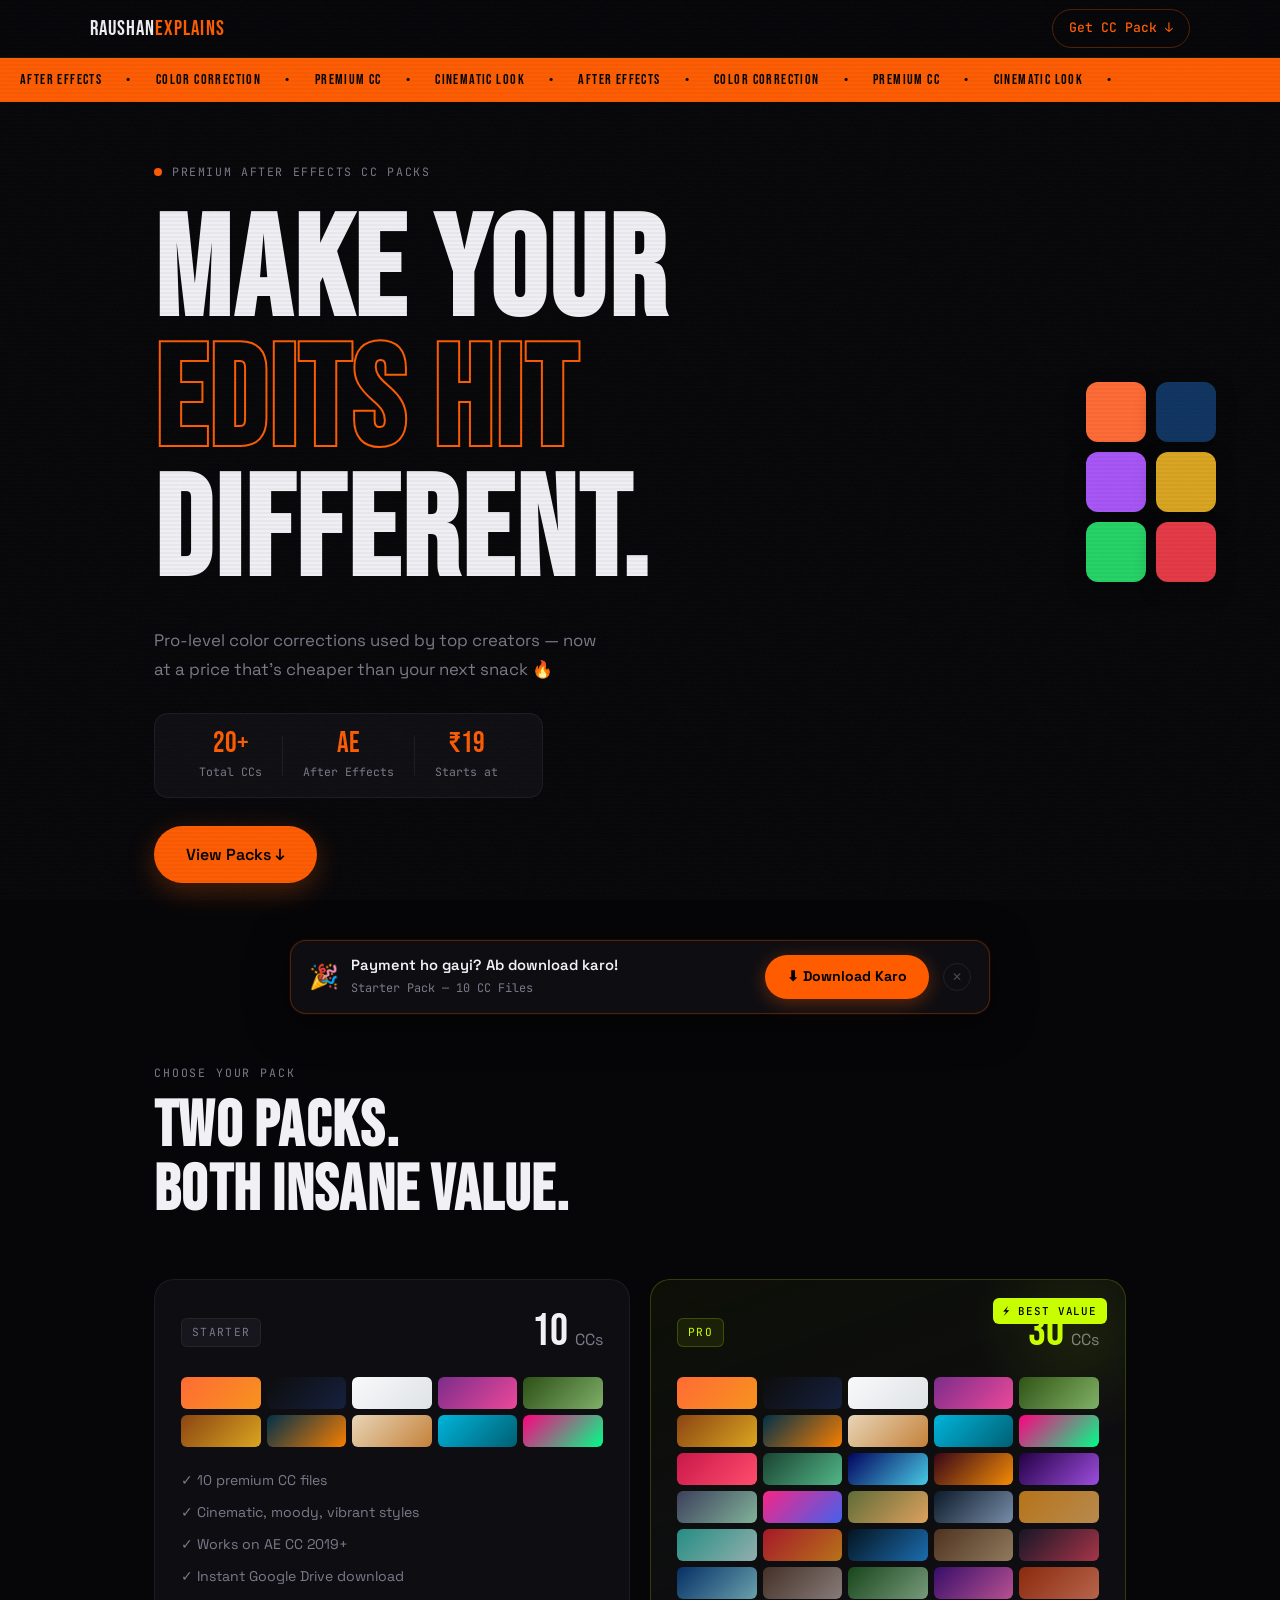
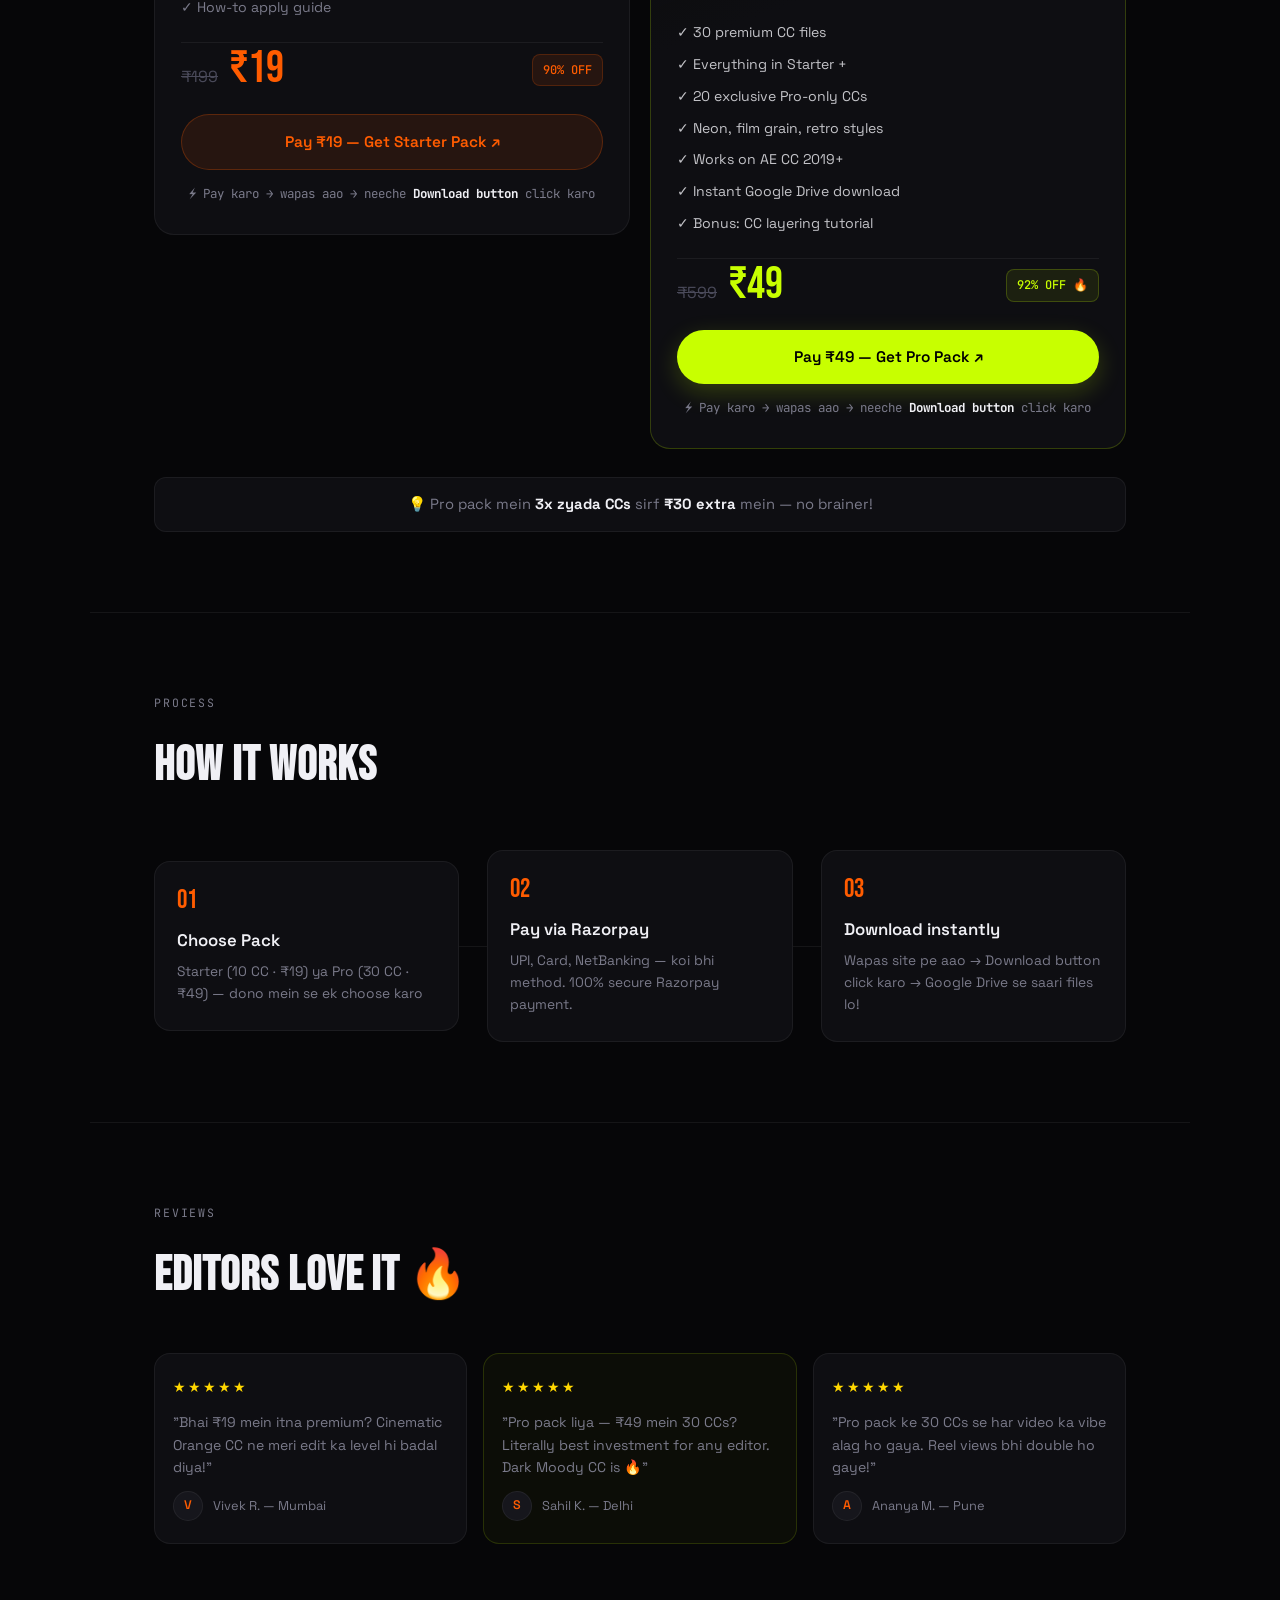
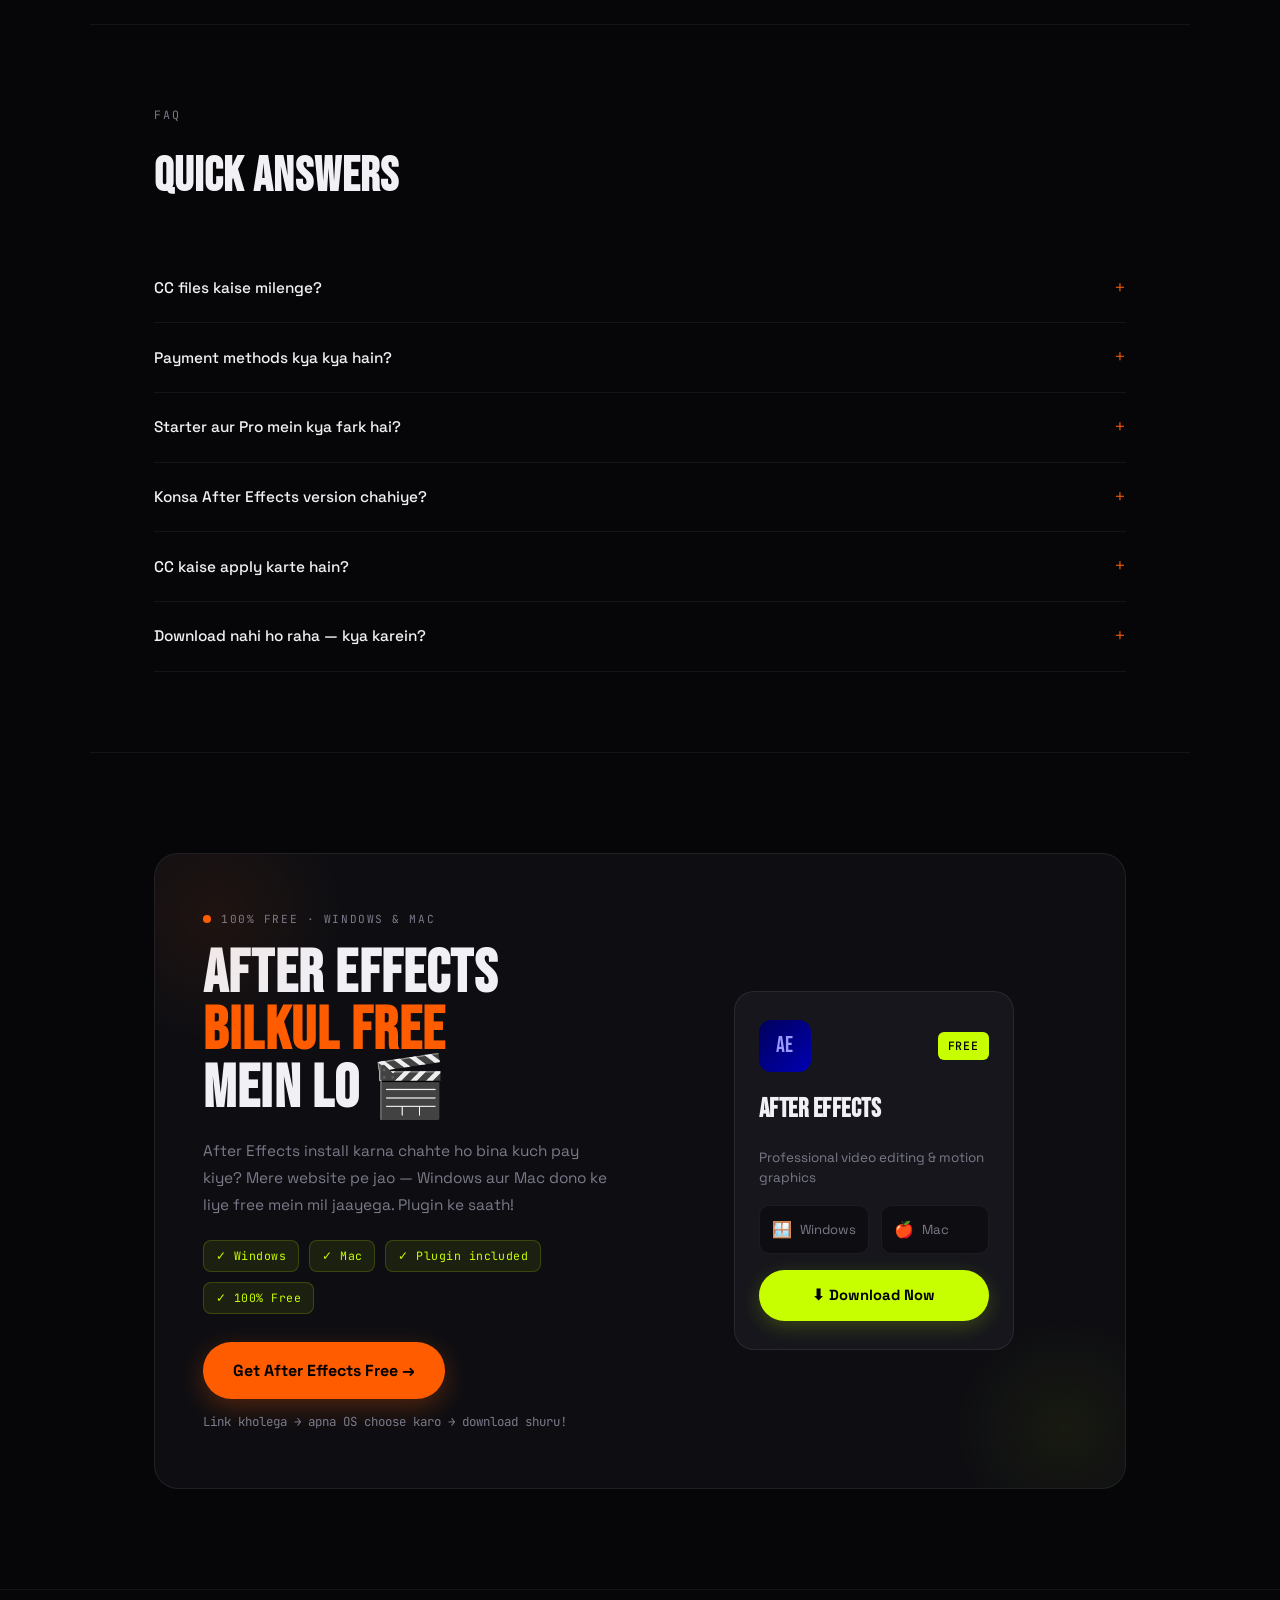
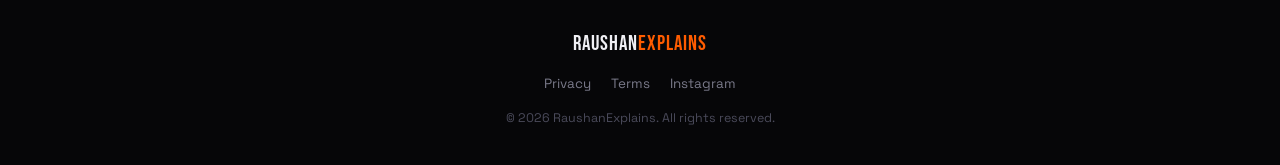
==== index.html @ 6bc08539 "changes" ====
<!DOCTYPE html>
<html lang="en">

<head>
  <meta charset="UTF-8" />
  <meta name="viewport" content="width=device-width, initial-scale=1.0" />
  <title>Premium CC Packs — RaushanExplains</title>
  <link rel="preconnect" href="https://fonts.googleapis.com">
  <link rel="preconnect" href="https://fonts.gstatic.com" crossorigin>
  <link
    href="https://fonts.googleapis.com/css2?family=Bebas+Neue&family=Space+Grotesk:wght@300;400;500;600;700&family=JetBrains+Mono:wght@400;500&display=swap"
    rel="stylesheet">
  <link rel="stylesheet" href="style.css" />
</head>

<body>

  <div class="grain"></div>
  <div class="scanlines"></div>

  <!-- ══ STICKY DOWNLOAD BANNER ═══════════════════════════ -->
  <div class="dl-banner" id="dlBanner">
    <div class="dl-banner-inner">
      <div class="dl-banner-left">
        <span class="dl-banner-emoji">🎉</span>
        <div>
          <p class="dl-banner-title">Payment ho gayi? Ab download karo!</p>
          <p class="dl-banner-sub" id="dlBannerSub">Starter Pack — 10 CC Files</p>
        </div>
      </div>
      <a class="dl-banner-btn" id="dlBannerBtn" href="success.html?pack=starter" target="_blank">
        ⬇ Download Karo
      </a>
      <button class="dl-banner-close" onclick="closeBanner()">✕</button>
    </div>
  </div>

  <!-- ══ NAV ══════════════════════════════════════════════ -->
  <nav class="nav" id="mainNav">
    <div class="nav-inner">
      <span class="logo">RAUSHAN<em>EXPLAINS</em></span>
      <a href="#packs" class="nav-btn">Get CC Pack ↓</a>
    </div>
  </nav>

  <!-- ══ HERO ═════════════════════════════════════════════ -->
  <section class="hero">
    <div class="hero-tape">
      <span>AFTER EFFECTS</span><span>•</span>
      <span>COLOR CORRECTION</span><span>•</span>
      <span>PREMIUM CC</span><span>•</span>
      <span>CINEMATIC LOOK</span><span>•</span>
      <span>AFTER EFFECTS</span><span>•</span>
      <span>COLOR CORRECTION</span><span>•</span>
      <span>PREMIUM CC</span><span>•</span>
      <span>CINEMATIC LOOK</span><span>•</span>
    </div>

    <div class="hero-content">
      <div class="hero-kicker">
        <span class="kicker-dot"></span>
        <span>PREMIUM AFTER EFFECTS CC PACKS</span>
      </div>

      <h1 class="hero-title">
        <span class="ht-line">MAKE YOUR</span>
        <span class="ht-line accent-line">EDITS HIT</span>
        <span class="ht-line">DIFFERENT.</span>
      </h1>

      <p class="hero-desc">
        Pro-level color corrections used by top creators —
        now at a price that's cheaper than your next snack 🔥
      </p>

      <div class="hero-badges">
        <div class="hbadge">
          <span class="hbadge-num">20+</span>
          <span class="hbadge-label">Total CCs</span>
        </div>
        <div class="hbadge-sep"></div>
        <div class="hbadge">
          <span class="hbadge-num">AE</span>
          <span class="hbadge-label">After Effects</span>
        </div>
        <div class="hbadge-sep"></div>
        <div class="hbadge">
          <span class="hbadge-num">₹19</span>
          <span class="hbadge-label">Starts at</span>
        </div>
      </div>

      <a href="#packs" class="hero-cta">View Packs ↓</a>
    </div>

    <div class="swatches">
      <div class="swatch" style="--c:#ff6b35;--d:0s"></div>
      <div class="swatch" style="--c:#0f3460;--d:0.3s"></div>
      <div class="swatch" style="--c:#a855f7;--d:0.6s"></div>
      <div class="swatch" style="--c:#daa520;--d:0.9s"></div>
      <div class="swatch" style="--c:#25d366;--d:1.2s"></div>
      <div class="swatch" style="--c:#e63946;--d:1.5s"></div>
    </div>
  </section>

  <!-- ══ PRICING ══════════════════════════════════════════ -->
  <section class="packs" id="packs">
    <div class="packs-label">CHOOSE YOUR PACK</div>
    <h2 class="packs-title">Two Packs.<br>Both Insane Value.</h2>

    <div class="packs-grid">

      <!-- STARTER -->
      <div class="pack-card" id="starterCard">
        <div class="pack-top">
          <div class="pack-tag">STARTER</div>
          <div class="pack-cc-count">10 <span>CCs</span></div>
        </div>

        <div class="pack-colors">
          <div class="pc" style="background:linear-gradient(135deg,#ff6b35,#f7931e)"></div>
          <div class="pc" style="background:linear-gradient(135deg,#0d0d0d,#16213e)"></div>
          <div class="pc" style="background:linear-gradient(135deg,#f8f9fa,#dee2e6)"></div>
          <div class="pc" style="background:linear-gradient(135deg,#7b2d8b,#ec4899)"></div>
          <div class="pc" style="background:linear-gradient(135deg,#2d5016,#7fb069)"></div>
          <div class="pc" style="background:linear-gradient(135deg,#8b4513,#daa520)"></div>
          <div class="pc" style="background:linear-gradient(135deg,#003049,#f77f00)"></div>
          <div class="pc" style="background:linear-gradient(135deg,#e8d5b7,#c4813a)"></div>
          <div class="pc" style="background:linear-gradient(135deg,#00b4db,#005f73)"></div>
          <div class="pc" style="background:linear-gradient(135deg,#ff0080,#00ff88)"></div>
        </div>

        <ul class="pack-features">
          <li>✓ 10 premium CC files</li>
          <li>✓ Cinematic, moody, vibrant styles</li>
          <li>✓ Works on AE CC 2019+</li>
          <li>✓ Instant Google Drive download</li>
          <li>✓ How-to apply guide</li>
        </ul>

        <div class="pack-price-row">
          <div>
            <span class="pack-old">₹199</span>
            <span class="pack-new">₹19</span>
          </div>
          <span class="pack-off">90% OFF</span>
        </div>

        <a class="pack-btn" href="https://rzp.io/rzp/a0LjelTq" target="_blank" rel="noopener"
          onclick="onPayClick('starter')">
          Pay ₹19 — Get Starter Pack ↗
        </a>

        <p class="pack-note">
          ⚡ Pay karo → wapas aao → neeche <strong>Download button</strong> click karo
        </p>
      </div>

      <!-- PRO -->
      <div class="pack-card pack-card--pro" id="proCard">
        <div class="pack-best">⚡ BEST VALUE</div>

        <div class="pack-top">
          <div class="pack-tag pack-tag--pro">PRO</div>
          <div class="pack-cc-count pro-count">30 <span>CCs</span></div>
        </div>

        <div class="pack-colors">
          <div class="pc" style="background:linear-gradient(135deg,#ff6b35,#f7931e)"></div>
          <div class="pc" style="background:linear-gradient(135deg,#0d0d0d,#16213e)"></div>
          <div class="pc" style="background:linear-gradient(135deg,#f8f9fa,#dee2e6)"></div>
          <div class="pc" style="background:linear-gradient(135deg,#7b2d8b,#ec4899)"></div>
          <div class="pc" style="background:linear-gradient(135deg,#2d5016,#7fb069)"></div>
          <div class="pc" style="background:linear-gradient(135deg,#8b4513,#daa520)"></div>
          <div class="pc" style="background:linear-gradient(135deg,#003049,#f77f00)"></div>
          <div class="pc" style="background:linear-gradient(135deg,#e8d5b7,#c4813a)"></div>
          <div class="pc" style="background:linear-gradient(135deg,#00b4db,#005f73)"></div>
          <div class="pc" style="background:linear-gradient(135deg,#ff0080,#00ff88)"></div>
          <div class="pc" style="background:linear-gradient(135deg,#c9184a,#ff4d6d)"></div>
          <div class="pc" style="background:linear-gradient(135deg,#1b4332,#52b788)"></div>
          <div class="pc" style="background:linear-gradient(135deg,#03045e,#48cae4)"></div>
          <div class="pc" style="background:linear-gradient(135deg,#370617,#f48c06)"></div>
          <div class="pc" style="background:linear-gradient(135deg,#240046,#9d4edd)"></div>
          <div class="pc" style="background:linear-gradient(135deg,#3d405b,#81b29a)"></div>
          <div class="pc" style="background:linear-gradient(135deg,#f72585,#4361ee)"></div>
          <div class="pc" style="background:linear-gradient(135deg,#606c38,#dda15e)"></div>
          <div class="pc" style="background:linear-gradient(135deg,#0d1b2a,#778da9)"></div>
          <div class="pc pro-extra" style="background:linear-gradient(135deg,#ff9f1c,#ffbf69)"></div>
          <div class="pc pro-extra" style="background:linear-gradient(135deg,#2ec4b6,#cbf3f0)"></div>
          <div class="pc pro-extra" style="background:linear-gradient(135deg,#e71d36,#ff9f1c)"></div>
          <div class="pc pro-extra" style="background:linear-gradient(135deg,#011627,#2196f3)"></div>
          <div class="pc pro-extra" style="background:linear-gradient(135deg,#6b4226,#c8a97e)"></div>
          <div class="pc pro-extra" style="background:linear-gradient(135deg,#1a1a2e,#e94560)"></div>
          <div class="pc pro-extra" style="background:linear-gradient(135deg,#023e8a,#90e0ef)"></div>
          <div class="pc pro-extra" style="background:linear-gradient(135deg,#5c4033,#bcaaa4)"></div>
          <div class="pc pro-extra" style="background:linear-gradient(135deg,#1b5e20,#a5d6a7)"></div>
          <div class="pc pro-extra" style="background:linear-gradient(135deg,#4a0e8f,#ff6ec7)"></div>
          <div class="pc pro-extra" style="background:linear-gradient(135deg,#bf360c,#ff8a65)"></div>
        </div>

        <ul class="pack-features">
          <li>✓ 30 premium CC files</li>
          <li>✓ Everything in Starter +</li>
          <li>✓ 20 exclusive Pro-only CCs</li>
          <li>✓ Neon, film grain, retro styles</li>
          <li>✓ Works on AE CC 2019+</li>
          <li>✓ Instant Google Drive download</li>
          <li>✓ Bonus: CC layering tutorial</li>
        </ul>

        <div class="pack-price-row">
          <div>
            <span class="pack-old">₹599</span>
            <span class="pack-new pro-price">₹49</span>
          </div>
          <span class="pack-off pack-off--pro">92% OFF 🔥</span>
        </div>

        <a class="pack-btn pack-btn--pro" href="https://rzp.io/rzp/k5mL0ArG" target="_blank" rel="noopener"
          onclick="onPayClick('pro')">
          Pay ₹49 — Get Pro Pack ↗
        </a>

        <p class="pack-note">
          ⚡ Pay karo → wapas aao → neeche <strong>Download button</strong> click karo
        </p>
      </div>

    </div>

    <p class="compare-note">
      💡 Pro pack mein <strong>3x zyada CCs</strong> sirf <strong>₹30 extra</strong> mein — no brainer!
    </p>
  </section>

  <!-- ══ HOW IT WORKS ══════════════════════════════════════ -->
  <section class="how">
    <div class="how-label">PROCESS</div>
    <h2 class="how-title">How it works</h2>
    <div class="steps">
      <div class="step-item">
        <div class="step-n">01</div>
        <h3>Choose Pack</h3>
        <p>Starter (10 CC · ₹19) ya Pro (30 CC · ₹49) — dono mein se ek choose karo</p>
      </div>
      <div class="step-line"></div>
      <div class="step-item">
        <div class="step-n">02</div>
        <h3>Pay via Razorpay</h3>
        <p>UPI, Card, NetBanking — koi bhi method. 100% secure Razorpay payment.</p>
      </div>
      <div class="step-line"></div>
      <div class="step-item">
        <div class="step-n">03</div>
        <h3>Download instantly</h3>
        <p>Wapas site pe aao → Download button click karo → Google Drive se saari files lo!</p>
      </div>
    </div>
  </section>

  <!-- ══ REVIEWS ════════════════════════════════════════════ -->
  <section class="reviews">
    <div class="reviews-label">REVIEWS</div>
    <h2 class="reviews-title">Editors love it 🔥</h2>
    <div class="reviews-grid">
      <div class="review-card">
        <div class="stars">★★★★★</div>
        <p>"Bhai ₹19 mein itna premium? Cinematic Orange CC ne meri edit ka level hi badal diya!"</p>
        <div class="reviewer">
          <div class="rv-av">V</div><span>Vivek R. — Mumbai</span>
        </div>
      </div>
      <div class="review-card review-card--hl">
        <div class="stars">★★★★★</div>
        <p>"Pro pack liya — ₹49 mein 30 CCs? Literally best investment for any editor. Dark Moody CC is 🔥"</p>
        <div class="reviewer">
          <div class="rv-av">S</div><span>Sahil K. — Delhi</span>
        </div>
      </div>
      <div class="review-card">
        <div class="stars">★★★★★</div>
        <p>"Pro pack ke 30 CCs se har video ka vibe alag ho gaya. Reel views bhi double ho gaye!"</p>
        <div class="reviewer">
          <div class="rv-av">A</div><span>Ananya M. — Pune</span>
        </div>
      </div>
    </div>
  </section>

  <!-- ══ FAQ ════════════════════════════════════════════════ -->
  <section class="faq">
    <div class="faq-label">FAQ</div>
    <h2 class="faq-title">Quick answers</h2>
    <div class="faq-list">
      <details class="faq-item">
        <summary>CC files kaise milenge?<span>+</span></summary>
        <p>Pay karo → wapas site pe aao → neeche "Download Karo" button click karo → Google Drive folder se saari CC
          files download karo. Bilkul instant!</p>
      </details>
      <details class="faq-item">
        <summary>Payment methods kya kya hain?<span>+</span></summary>
        <p>Razorpay ke through — UPI (GPay, PhonePe, Paytm), Debit/Credit Card, Net Banking sab accept hota hai. 100%
          secure.</p>
      </details>
      <details class="faq-item">
        <summary>Starter aur Pro mein kya fark hai?<span>+</span></summary>
        <p>Starter mein 10 CC files hain ₹19 mein. Pro mein 30 CC files hain ₹49 mein — 20 exclusive Pro-only styles ke
          saath. Pro pack best value hai!</p>
      </details>
      <details class="faq-item">
        <summary>Konsa After Effects version chahiye?<span>+</span></summary>
        <p>AE CC 2019 aur uske baad ke saare versions mein kaam karega.</p>
      </details>
      <details class="faq-item">
        <summary>CC kaise apply karte hain?<span>+</span></summary>
        <p>After Effects mein file import karo, timeline pe drag karo — bas! Bonus tutorial bhi milega saath mein.</p>
      </details>
      <details class="faq-item">
        <summary>Download nahi ho raha — kya karein?<span>+</span></summary>
        <p>WhatsApp karo +91 93042 86957 — personally help karunga within 30 mins 🙏</p>
      </details>
    </div>
  </section>

  <!-- ══ FREE AE SECTION ═══════════════════════════════════ -->
  <section class="free-ae" id="free-ae">
    <div class="free-ae-inner">
      <div class="free-ae-left">
        <div class="free-ae-kicker">
          <span class="kicker-dot"></span>
          <span>100% FREE · WINDOWS & MAC</span>
        </div>
        <h2 class="free-ae-title">After Effects<br><em>Bilkul Free</em><br>Mein Lo 🎬</h2>
        <p class="free-ae-desc">
          After Effects install karna chahte ho bina kuch pay kiye?
          Mere website pe jao — Windows aur Mac dono ke liye
          free mein mil jaayega. Plugin ke saath!
        </p>
        <div class="free-ae-tags">
          <span>✓ Windows</span>
          <span>✓ Mac</span>
          <span>✓ Plugin included</span>
          <span>✓ 100% Free</span>
        </div>
        <a href="https://satvrn.li/" target="_blank" rel="noopener noreferrer" class="free-ae-btn">
          Get After Effects Free →
        </a>
        <p class="free-ae-note">Link kholega → apna OS choose karo → download shuru!</p>
      </div>
      <div class="free-ae-right">
        <div class="ae-card">
          <div class="ae-card-top">
            <div class="ae-icon">Ae</div>
            <span class="ae-badge">FREE</span>
          </div>
          <h3>After Effects</h3>
          <p>Professional video editing & motion graphics</p>
          <div class="ae-os">
            <div class="ae-os-item"><span class="os-icon">🪟</span><span>Windows</span></div>
            <div class="ae-os-item"><span class="os-icon">🍎</span><span>Mac</span></div>
          </div>
          <a href="https://satvrn.li/" target="_blank" rel="noopener noreferrer" class="ae-dl-btn">
            ⬇ Download Now
          </a>
        </div>
      </div>
    </div>
  </section>

  <!-- ══ FOOTER ═════════════════════════════════════════════ -->
  <footer class="footer">
    <span class="footer-logo">RAUSHAN<em>EXPLAINS</em></span>
    <div class="footer-links">
      <a href="#">Privacy</a>
      <a href="#">Terms</a>
      <a href="https://instagram.com/raushanexplains" target="_blank">Instagram</a>
    </div>
    <p class="footer-copy">© 2026 RaushanExplains. All rights reserved.</p>
  </footer>

  <script src="script.js"></script>
</body>

</html>
---- style.css ----
/* ══ Variables ══════════════════════════════════════════ */
:root {
  --bg: #060608;
  --bg2: #0e0e12;
  --bg3: #16161c;
  --text: #f0f0f5;
  --text2: #7a7a8a;
  --text3: #4a4a5a;
  --accent: #ff5c00;
  --accent2: #ff7a2a;
  --pro: #c8ff00;
  --pro2: #e0ff4d;
  --line: rgba(255, 255, 255, 0.06);
  --r: 12px;
  --font-display: 'Bebas Neue', sans-serif;
  --font-body: 'Space Grotesk', sans-serif;
  --font-mono: 'JetBrains Mono', monospace;
}

/* ══ Reset ══════════════════════════════════════════════ */
*, *::before, *::after {
  box-sizing: border-box;
  margin: 0;
  padding: 0
}

html {
  scroll-behavior: smooth
}

body {
  background: var(--bg);
  color: var(--text);
  font-family: var(--font-body);
  font-size: 16px;
  line-height: 1.7;
  overflow-x: clip;
  -webkit-font-smoothing: antialiased;
}

a {
  color: inherit;
  text-decoration: none
}

/* ══ Grain & Scanlines ══════════════════════════════════ */
.grain {
  position: fixed;
  inset: 0;
  pointer-events: none;
  z-index: 998;
  opacity: 0.04;
  background-image: url("data:image/svg+xml,%3Csvg viewBox='0 0 200 200' xmlns='http://www.w3.org/2000/svg'%3E%3Cfilter id='n'%3E%3CfeTurbulence type='fractalNoise' baseFrequency='0.85' numOctaves='4' stitchTiles='stitch'/%3E%3C/filter%3E%3Crect width='100%25' height='100%25' filter='url(%23n)'/%3E%3C/svg%3E");
  background-size: 180px 180px;
}

.scanlines {
  position: fixed;
  inset: 0;
  pointer-events: none;
  z-index: 997;
  background: repeating-linear-gradient(0deg, transparent, transparent 2px, rgba(0, 0, 0, 0.03) 2px, rgba(0, 0, 0, 0.03) 4px);
}

/* ══ Sticky Download Banner ═════════════════════════════ */
.dl-banner {
  position: fixed;
  bottom: -130px;
  left: 0;
  right: 0;
  z-index: 600;
  padding: 0 16px 16px;
  transition: bottom 0.44s cubic-bezier(0.34, 1.56, 0.64, 1);
  pointer-events: none;
}

.dl-banner.show {
  bottom: 0;
  pointer-events: auto;
}

.dl-banner-inner {
  max-width: 700px;
  margin: 0 auto;
  background: var(--bg2);
  border: 1px solid rgba(255, 92, 0, 0.28);
  border-radius: 16px;
  padding: 14px 18px;
  display: flex;
  align-items: center;
  gap: 14px;
  box-shadow: 0 8px 40px rgba(0, 0, 0, 0.55), 0 0 0 1px rgba(255, 92, 0, 0.08);
}

.dl-banner-left {
  display: flex;
  align-items: center;
  gap: 12px;
  flex: 1;
  min-width: 0;
}

.dl-banner-emoji {
  font-size: 1.5rem;
  flex-shrink: 0
}

.dl-banner-title {
  font-size: 0.92rem;
  font-weight: 600;
  color: var(--text);
  line-height: 1.3;
}

.dl-banner-sub {
  font-size: 0.74rem;
  color: var(--text2);
  font-family: var(--font-mono);
  margin-top: 2px;
}

.dl-banner-btn {
  background: var(--accent);
  color: #000;
  font-weight: 700;
  font-size: 0.88rem;
  padding: 10px 22px;
  border-radius: 999px;
  text-decoration: none;
  white-space: nowrap;
  flex-shrink: 0;
  transition: background 0.16s, transform 0.16s;
  box-shadow: 0 4px 18px rgba(255, 92, 0, 0.34);
  animation: bannerGlow 2.2s ease-in-out infinite;
}

.dl-banner-btn:hover {
  background: var(--accent2);
  transform: translateY(-1px);
  animation: none;
}

@keyframes bannerGlow {
  0%, 100% {
    box-shadow: 0 4px 18px rgba(255, 92, 0, 0.34)
  }

  50% {
    box-shadow: 0 4px 28px rgba(255, 92, 0, 0.60)
  }
}

.dl-banner-close {
  background: none;
  border: 1px solid rgba(255, 255, 255, 0.08);
  color: var(--text3);
  width: 28px;
  height: 28px;
  border-radius: 50%;
  cursor: pointer;
  font-size: 0.72rem;
  flex-shrink: 0;
  transition: color 0.15s;
  display: flex;
  align-items: center;
  justify-content: center;
}

.dl-banner-close:hover {
  color: var(--text)
}

/* ══ Nav ════════════════════════════════════════════════ */
.nav {
  position: fixed;
  top: 0;
  left: 0;
  right: 0;
  z-index: 100;
  height: 58px;
  padding: 0 5%;
  display: flex;
  align-items: center;
  background: rgba(6, 6, 8, 0.88);
  backdrop-filter: blur(16px);
  border-bottom: 1px solid var(--line);
  transition: background 0.2s, box-shadow 0.2s;
}

.nav.scrolled {
  background: rgba(6, 6, 8, 0.96);
  box-shadow: 0 4px 20px rgba(0, 0, 0, 0.4);
}

.nav-inner {
  width: 100%;
  max-width: 1100px;
  margin: auto;
  display: flex;
  align-items: center;
  justify-content: space-between
}

.logo {
  font-family: var(--font-display);
  font-size: 1.3rem;
  letter-spacing: 0.05em;
  color: var(--text)
}

.logo em {
  color: var(--accent);
  font-style: normal
}

.nav-btn {
  font-size: 0.82rem;
  font-weight: 500;
  font-family: var(--font-mono);
  color: var(--accent);
  border: 1px solid rgba(255, 92, 0, 0.3);
  padding: 7px 16px;
  border-radius: 999px;
  transition: background 0.18s, color 0.18s;
}

.nav-btn:hover {
  background: var(--accent);
  color: #000
}

/* ══ Hero ═══════════════════════════════════════════════ */
.hero {
  min-height: 100vh;
  display: flex;
  flex-direction: column;
  position: relative;
  overflow: hidden;
  padding-top: 58px;
}

.hero-tape {
  display: flex;
  gap: 24px;
  padding: 10px 20px;
  overflow: hidden;
  animation: tape 18s linear infinite;
  white-space: nowrap;
  background: var(--accent);
}

.hero-tape span {
  font-family: var(--font-display);
  font-size: 0.88rem;
  letter-spacing: 0.1em;
  color: #000;
  flex-shrink: 0;
}

@keyframes tape {
  0% {
    transform: translateX(0)
  }

  100% {
    transform: translateX(-50%)
  }
}

.hero-content {
  flex: 1;
  display: flex;
  flex-direction: column;
  justify-content: center;
  padding: 60px 5% 80px;
  max-width: 1100px;
  margin: auto;
  width: 100%;
  gap: 28px;
  position: relative;
  z-index: 2;
}

.hero-kicker {
  display: flex;
  align-items: center;
  gap: 10px;
  font-family: var(--font-mono);
  font-size: 0.72rem;
  letter-spacing: 0.14em;
  color: var(--text2);
}

.kicker-dot {
  width: 8px;
  height: 8px;
  background: var(--accent);
  border-radius: 50%;
  animation: pulse 2s ease-in-out infinite;
}

@keyframes pulse {
  0%, 100% {
    opacity: 1;
    transform: scale(1)
  }

  50% {
    opacity: 0.5;
    transform: scale(0.8)
  }
}

.hero-title {
  font-family: var(--font-display);
  font-size: clamp(4rem, 11vw, 9rem);
  line-height: 0.92;
  letter-spacing: 0.02em;
  max-width: 800px;
}

.ht-line {
  display: block
}

.accent-line {
  color: transparent;
  -webkit-text-stroke: 2px var(--accent)
}

.hero-desc {
  font-size: 1.05rem;
  color: var(--text2);
  max-width: 460px;
  line-height: 1.75
}

.hero-badges {
  display: flex;
  align-items: center;
  background: var(--bg2);
  border: 1px solid var(--line);
  border-radius: 14px;
  padding: 16px 24px;
  width: fit-content;
}

.hbadge {
  display: flex;
  flex-direction: column;
  align-items: center;
  padding: 0 20px
}

.hbadge-num {
  font-family: var(--font-display);
  font-size: 1.8rem;
  color: var(--accent);
  line-height: 1
}

.hbadge-label {
  font-size: 0.72rem;
  color: var(--text2);
  margin-top: 3px;
  font-family: var(--font-mono)
}

.hbadge-sep {
  width: 1px;
  height: 40px;
  background: var(--line)
}

.hero-cta {
  display: inline-flex;
  align-items: center;
  gap: 8px;
  background: var(--accent);
  color: #000;
  font-weight: 600;
  font-size: 1rem;
  padding: 15px 32px;
  border-radius: 999px;
  box-shadow: 0 8px 28px rgba(255, 92, 0, 0.28);
  transition: background 0.18s, transform 0.15s;
  width: fit-content;
}

.hero-cta:hover {
  background: var(--accent2);
  transform: translateY(-2px)
}

.swatches {
  position: absolute;
  right: 5%;
  top: 50%;
  transform: translateY(-50%);
  display: grid;
  grid-template-columns: 1fr 1fr;
  gap: 10px;
  pointer-events: none;
  z-index: 1;
}

.swatch {
  width: 60px;
  height: 60px;
  border-radius: 12px;
  background: var(--c);
  animation: swatchFloat 3s ease-in-out infinite;
  animation-delay: var(--d);
  box-shadow: 0 8px 20px rgba(0, 0, 0, 0.4);
}

@keyframes swatchFloat {
  0%, 100% {
    transform: translateY(0)
  }

  50% {
    transform: translateY(-10px)
  }
}

/* ══ Packs Section ══════════════════════════════════════ */
.packs {
  max-width: 1100px;
  margin: auto;
  padding: 100px 5% 80px
}

.packs-label {
  font-family: var(--font-mono);
  font-size: 0.72rem;
  letter-spacing: 0.16em;
  color: var(--text2);
  margin-bottom: 12px;
}

.packs-title {
  font-family: var(--font-display);
  font-size: clamp(2.4rem, 5vw, 4rem);
  line-height: 1;
  letter-spacing: 0.02em;
  margin-bottom: 56px;
}

.packs-grid {
  display: grid;
  grid-template-columns: 1fr 1fr;
  gap: 20px;
  align-items: start
}

.pack-card {
  background: var(--bg2);
  border: 1px solid var(--line);
  border-radius: 20px;
  padding: 30px 26px;
  display: flex;
  flex-direction: column;
  gap: 22px;
  transition: transform 0.2s, border-color 0.2s;
  position: relative;
  overflow: hidden;
}

.pack-card:hover {
  transform: translateY(-4px);
  border-color: rgba(255, 255, 255, 0.12)
}

.pack-card--pro {
  border-color: rgba(200, 255, 0, 0.2);
  background: linear-gradient(160deg, rgba(200, 255, 0, 0.04) 0%, var(--bg2) 40%);
}

.pack-card--pro:hover {
  border-color: rgba(200, 255, 0, 0.4)
}

.pack-card--pro::before {
  content: "";
  position: absolute;
  top: -60px;
  right: -60px;
  width: 220px;
  height: 220px;
  background: radial-gradient(circle, rgba(200, 255, 0, 0.08), transparent 65%);
  pointer-events: none;
}

.pack-best {
  position: absolute;
  top: 18px;
  right: 18px;
  font-family: var(--font-mono);
  font-size: 0.68rem;
  font-weight: 500;
  letter-spacing: 0.08em;
  color: #000;
  background: var(--pro);
  padding: 4px 10px;
  border-radius: 6px;
}

.pack-top {
  display: flex;
  align-items: center;
  justify-content: space-between
}

.pack-tag {
  font-family: var(--font-mono);
  font-size: 0.7rem;
  letter-spacing: 0.12em;
  color: var(--text2);
  background: var(--bg3);
  border: 1px solid var(--line);
  padding: 4px 10px;
  border-radius: 6px;
}

.pack-tag--pro {
  color: var(--pro);
  background: rgba(200, 255, 0, 0.08);
  border-color: rgba(200, 255, 0, 0.2)
}

.pack-cc-count {
  font-family: var(--font-display);
  font-size: 2.8rem;
  color: var(--text);
  line-height: 1
}

.pack-cc-count span {
  font-size: 1rem;
  color: var(--text2);
  font-family: var(--font-body)
}

.pro-count {
  color: var(--pro)
}

.pack-colors {
  display: grid;
  grid-template-columns: repeat(5, 1fr);
  gap: 6px
}

.pc {
  height: 32px;
  border-radius: 6px;
  transition: transform 0.15s
}

.pc:hover {
  transform: scale(1.08)
}

.pro-extra {
  opacity: 0.7
}

.pack-features {
  list-style: none;
  display: flex;
  flex-direction: column;
  gap: 8px
}

.pack-features li {
  font-size: 0.88rem;
  color: var(--text2);
  display: flex;
  align-items: center;
  gap: 8px
}

.pack-card--pro .pack-features li {
  color: rgba(240, 240, 245, 0.8)
}

.pack-price-row {
  display: flex;
  align-items: center;
  justify-content: space-between;
  padding-top: 4px;
  border-top: 1px solid var(--line);
}

.pack-old {
  font-size: 1rem;
  color: var(--text3);
  text-decoration: line-through;
  margin-right: 8px
}

.pack-new {
  font-family: var(--font-display);
  font-size: 2.8rem;
  color: var(--accent);
  line-height: 1
}

.pro-price {
  color: var(--pro)
}

.pack-off {
  font-family: var(--font-mono);
  font-size: 0.75rem;
  font-weight: 500;
  background: rgba(255, 92, 0, 0.1);
  color: var(--accent);
  border: 1px solid rgba(255, 92, 0, 0.2);
  padding: 5px 10px;
  border-radius: 8px;
}

.pack-off--pro {
  background: rgba(200, 255, 0, 0.08);
  color: var(--pro);
  border-color: rgba(200, 255, 0, 0.2)
}

.pack-btn {
  width: 100%;
  padding: 14px;
  border-radius: 999px;
  border: none;
  cursor: pointer;
  background: rgba(255, 92, 0, 0.1);
  border: 1px solid rgba(255, 92, 0, 0.25);
  color: var(--accent);
  font-family: var(--font-body);
  font-size: 0.96rem;
  font-weight: 600;
  text-align: center;
  transition: background 0.18s, transform 0.15s, box-shadow 0.18s;
  display: block;
}

.pack-btn:hover {
  background: var(--accent);
  color: #000;
  transform: translateY(-1px);
  box-shadow: 0 8px 24px rgba(255, 92, 0, 0.28)
}

.pack-btn--pro {
  background: var(--pro);
  color: #000;
  border: none;
  box-shadow: 0 8px 24px rgba(200, 255, 0, 0.2);
}

.pack-btn--pro:hover {
  background: var(--pro2);
  box-shadow: 0 10px 28px rgba(200, 255, 0, 0.3)
}

.pack-note {
  font-size: 0.78rem;
  color: var(--text2);
  text-align: center;
  line-height: 1.6;
  font-family: var(--font-mono);
  margin-top: -8px;
}

.pack-note strong {
  color: var(--text)
}

.compare-note {
  text-align: center;
  margin-top: 28px;
  font-size: 0.92rem;
  color: var(--text2);
  background: var(--bg2);
  border: 1px solid var(--line);
  border-radius: 12px;
  padding: 14px;
}

.compare-note strong {
  color: var(--text)
}

/* ══ How It Works ═══════════════════════════════════════ */
.how {
  max-width: 1100px;
  margin: auto;
  padding: 80px 5%;
  border-top: 1px solid var(--line);
}

.how-label {
  font-family: var(--font-mono);
  font-size: 0.72rem;
  letter-spacing: 0.16em;
  color: var(--text2);
  margin-bottom: 12px
}

.how-title {
  font-family: var(--font-display);
  font-size: clamp(2rem, 4vw, 3rem);
  letter-spacing: 0.02em;
  margin-bottom: 44px
}

.steps {
  display: flex;
  align-items: center;
  gap: 0;
  flex-wrap: wrap
}

.step-item {
  flex: 1;
  min-width: 200px;
  background: var(--bg2);
  border: 1px solid var(--line);
  border-radius: 16px;
  padding: 26px 22px;
}

.step-n {
  font-family: var(--font-display);
  font-size: 1.6rem;
  color: var(--accent);
  margin-bottom: 12px;
  line-height: 1
}

.step-item h3 {
  font-size: 1.05rem;
  font-weight: 600;
  margin-bottom: 6px
}

.step-item p {
  font-size: 0.86rem;
  color: var(--text2);
  line-height: 1.6
}

.step-line {
  width: 28px;
  height: 1px;
  background: var(--line);
  flex-shrink: 0
}

/* ══ Reviews ════════════════════════════════════════════ */
.reviews {
  max-width: 1100px;
  margin: auto;
  padding: 80px 5%;
  border-top: 1px solid var(--line);
}

.reviews-label {
  font-family: var(--font-mono);
  font-size: 0.72rem;
  letter-spacing: 0.16em;
  color: var(--text2);
  margin-bottom: 12px
}

.reviews-title {
  font-family: var(--font-display);
  font-size: clamp(2rem, 4vw, 3rem);
  letter-spacing: 0.02em;
  margin-bottom: 36px
}

.reviews-grid {
  display: grid;
  grid-template-columns: repeat(3, 1fr);
  gap: 16px
}

.review-card {
  background: var(--bg2);
  border: 1px solid var(--line);
  border-radius: 16px;
  padding: 22px 18px;
  display: flex;
  flex-direction: column;
  gap: 12px;
}

.review-card--hl {
  background: rgba(200, 255, 0, 0.03);
  border-color: rgba(200, 255, 0, 0.15)
}

.stars {
  color: #ffd700;
  font-size: 0.86rem;
  letter-spacing: 2px
}

.review-card p {
  font-size: 0.88rem;
  color: var(--text2);
  line-height: 1.6;
  flex: 1
}

.reviewer {
  display: flex;
  align-items: center;
  gap: 10px;
  margin-top: auto
}

.rv-av {
  width: 30px;
  height: 30px;
  background: var(--bg3);
  border: 1px solid var(--line);
  border-radius: 50%;
  display: flex;
  align-items: center;
  justify-content: center;
  font-size: 0.78rem;
  font-weight: 600;
  color: var(--accent);
}

.reviewer span {
  font-size: 0.8rem;
  color: var(--text2)
}

/* ══ FAQ ════════════════════════════════════════════════ */
.faq {
  max-width: 1100px;
  margin: auto;
  padding: 80px 5%;
  border-top: 1px solid var(--line)
}

.faq-label {
  font-family: var(--font-mono);
  font-size: 0.72rem;
  letter-spacing: 0.16em;
  color: var(--text2);
  margin-bottom: 12px
}

.faq-title {
  font-family: var(--font-display);
  font-size: clamp(2rem, 4vw, 3rem);
  letter-spacing: 0.02em;
  margin-bottom: 36px
}

.faq-list {
  display: flex;
  flex-direction: column
}

.faq-item {
  border-bottom: 1px solid var(--line)
}

.faq-item summary {
  padding: 18px 0;
  font-size: 0.96rem;
  font-weight: 500;
  cursor: pointer;
  list-style: none;
  display: flex;
  justify-content: space-between;
  align-items: center;
  color: var(--text);
  transition: color 0.15s;
}

.faq-item summary::-webkit-details-marker {
  display: none
}

.faq-item summary span {
  font-size: 1.2rem;
  color: var(--accent);
  font-weight: 300;
  transition: transform 0.2s
}

.faq-item[open] summary span {
  transform: rotate(45deg)
}

.faq-item[open] summary {
  color: var(--accent)
}

.faq-item p {
  padding: 0 0 18px;
  color: var(--text2);
  font-size: 0.9rem;
  line-height: 1.7;
  max-width: 620px
}

/* ══ Free AE Section ════════════════════════════════════ */
.free-ae {
  border-top: 1px solid var(--line);
  padding: 100px 5%;
  max-width: 1100px;
  margin: auto
}

.free-ae-inner {
  display: grid;
  grid-template-columns: 1fr 1fr;
  gap: 60px;
  align-items: center;
  background: var(--bg2);
  border: 1px solid rgba(255, 255, 255, 0.08);
  border-radius: 24px;
  padding: 56px 48px;
  position: relative;
  overflow: hidden;
}

.free-ae-inner::before {
  content: "";
  position: absolute;
  top: -80px;
  left: -80px;
  width: 280px;
  height: 280px;
  background: radial-gradient(circle, rgba(255, 92, 0, 0.07), transparent 65%);
  pointer-events: none;
}

.free-ae-inner::after {
  content: "";
  position: absolute;
  bottom: -60px;
  right: -60px;
  width: 240px;
  height: 240px;
  background: radial-gradient(circle, rgba(200, 255, 0, 0.05), transparent 65%);
  pointer-events: none;
}

.free-ae-kicker {
  display: flex;
  align-items: center;
  gap: 10px;
  font-family: var(--font-mono);
  font-size: 0.7rem;
  letter-spacing: 0.14em;
  color: var(--text2);
  margin-bottom: 16px;
}

.free-ae-title {
  font-family: var(--font-display);
  font-size: clamp(2.4rem, 5vw, 3.8rem);
  line-height: 0.95;
  letter-spacing: 0.02em;
  margin-bottom: 20px;
}

.free-ae-title em {
  color: var(--accent);
  font-style: normal
}

.free-ae-desc {
  font-size: 0.96rem;
  color: var(--text2);
  line-height: 1.75;
  max-width: 420px;
  margin-bottom: 22px
}

.free-ae-tags {
  display: flex;
  gap: 10px;
  flex-wrap: wrap;
  margin-bottom: 28px
}

.free-ae-tags span {
  font-family: var(--font-mono);
  font-size: 0.72rem;
  color: var(--pro);
  background: rgba(200, 255, 0, 0.08);
  border: 1px solid rgba(200, 255, 0, 0.18);
  padding: 5px 12px;
  border-radius: 8px;
  letter-spacing: 0.04em;
}

.free-ae-btn {
  display: inline-flex;
  align-items: center;
  gap: 8px;
  background: var(--accent);
  color: #000;
  font-weight: 700;
  font-size: 1rem;
  padding: 15px 30px;
  border-radius: 999px;
  box-shadow: 0 8px 26px rgba(255, 92, 0, 0.28);
  transition: background 0.18s, transform 0.15s;
  width: fit-content;
}

.free-ae-btn:hover {
  background: var(--accent2);
  transform: translateY(-2px)
}

.free-ae-note {
  font-size: 0.78rem;
  color: var(--text2);
  font-family: var(--font-mono);
  margin-top: 12px
}

.free-ae-right {
  display: flex;
  justify-content: center;
  align-items: center
}

.ae-card {
  background: var(--bg3);
  border: 1px solid rgba(255, 255, 255, 0.08);
  border-radius: 20px;
  padding: 28px 24px;
  display: flex;
  flex-direction: column;
  gap: 16px;
  width: 100%;
  max-width: 280px;
  position: relative;
  z-index: 1;
}

.ae-card-top {
  display: flex;
  align-items: center;
  justify-content: space-between
}

.ae-icon {
  width: 52px;
  height: 52px;
  background: linear-gradient(135deg, #00005b, #0000b3);
  border-radius: 12px;
  display: flex;
  align-items: center;
  justify-content: center;
  font-family: var(--font-display);
  font-size: 1.4rem;
  color: #9999ff;
  letter-spacing: 0.02em;
}

.ae-badge {
  font-family: var(--font-mono);
  font-size: 0.72rem;
  font-weight: 500;
  background: var(--pro);
  color: #000;
  padding: 4px 10px;
  border-radius: 6px;
  letter-spacing: 0.06em;
}

.ae-card h3 {
  font-family: var(--font-display);
  font-size: 1.6rem;
  letter-spacing: 0.02em;
  color: var(--text)
}

.ae-card p {
  font-size: 0.84rem;
  color: var(--text2);
  line-height: 1.55
}

.ae-os {
  display: flex;
  gap: 12px
}

.ae-os-item {
  flex: 1;
  background: var(--bg2);
  border: 1px solid var(--line);
  border-radius: 10px;
  padding: 10px 12px;
  display: flex;
  align-items: center;
  gap: 8px;
  font-size: 0.82rem;
  color: var(--text2);
}

.os-icon {
  font-size: 1rem
}

.ae-dl-btn {
  display: flex;
  align-items: center;
  justify-content: center;
  gap: 8px;
  background: var(--pro);
  color: #000;
  font-weight: 700;
  font-size: 0.92rem;
  padding: 13px;
  border-radius: 999px;
  box-shadow: 0 6px 20px rgba(200, 255, 0, 0.2);
  transition: background 0.18s, transform 0.15s;
}

.ae-dl-btn:hover {
  background: var(--pro2);
  transform: translateY(-1px)
}

/* ══ Footer ═════════════════════════════════════════════ */
.footer {
  border-top: 1px solid var(--line);
  padding: 36px 5%;
  text-align: center;
  display: flex;
  flex-direction: column;
  gap: 12px;
  align-items: center;
}

.footer-logo {
  font-family: var(--font-display);
  font-size: 1.3rem;
  letter-spacing: 0.05em
}

.footer-logo em {
  color: var(--accent);
  font-style: normal
}

.footer-links {
  display: flex;
  gap: 20px;
  font-size: 0.84rem;
  color: var(--text2)
}

.footer-links a:hover {
  color: var(--accent)
}

.footer-copy {
  font-size: 0.78rem;
  color: var(--text3)
}

/* ══ Responsive ═════════════════════════════════════════ */
@media(max-width:860px) {
  .packs-grid {
    grid-template-columns: 1fr
  }

  .pack-card--pro {
    order: -1
  }

  .swatches {
    display: none
  }

  .hero-content {
    padding: 40px 5% 60px
  }

  .reviews-grid {
    grid-template-columns: 1fr
  }

  .steps {
    flex-direction: column
  }

  .step-line {
    width: 1px;
    height: 20px
  }

  .free-ae-inner {
    grid-template-columns: 1fr;
    gap: 36px;
    padding: 32px 24px
  }

  .free-ae-right {
    justify-content: flex-start
  }

  .ae-card {
    max-width: 100%
  }

  .dl-banner-inner {
    flex-wrap: wrap;
    gap: 10px
  }

  .dl-banner-btn {
    width: 100%;
    text-align: center;
    padding: 12px
  }
}

@media(max-width:580px) {
  .hero-title {
    font-size: clamp(3rem, 14vw, 5rem)
  }

  .packs, .how, .reviews, .faq, .free-ae {
    padding: 60px 4%
  }

  .pack-colors {
    grid-template-columns: repeat(5, 1fr)
  }

  .pack-card {
    padding: 22px 18px
  }

  .hero-badges {
    padding: 12px 16px
  }

  .hbadge {
    padding: 0 14px
  }

  .free-ae {
    padding: 60px 4%
  }

  .free-ae-inner {
    padding: 24px 18px
  }
}
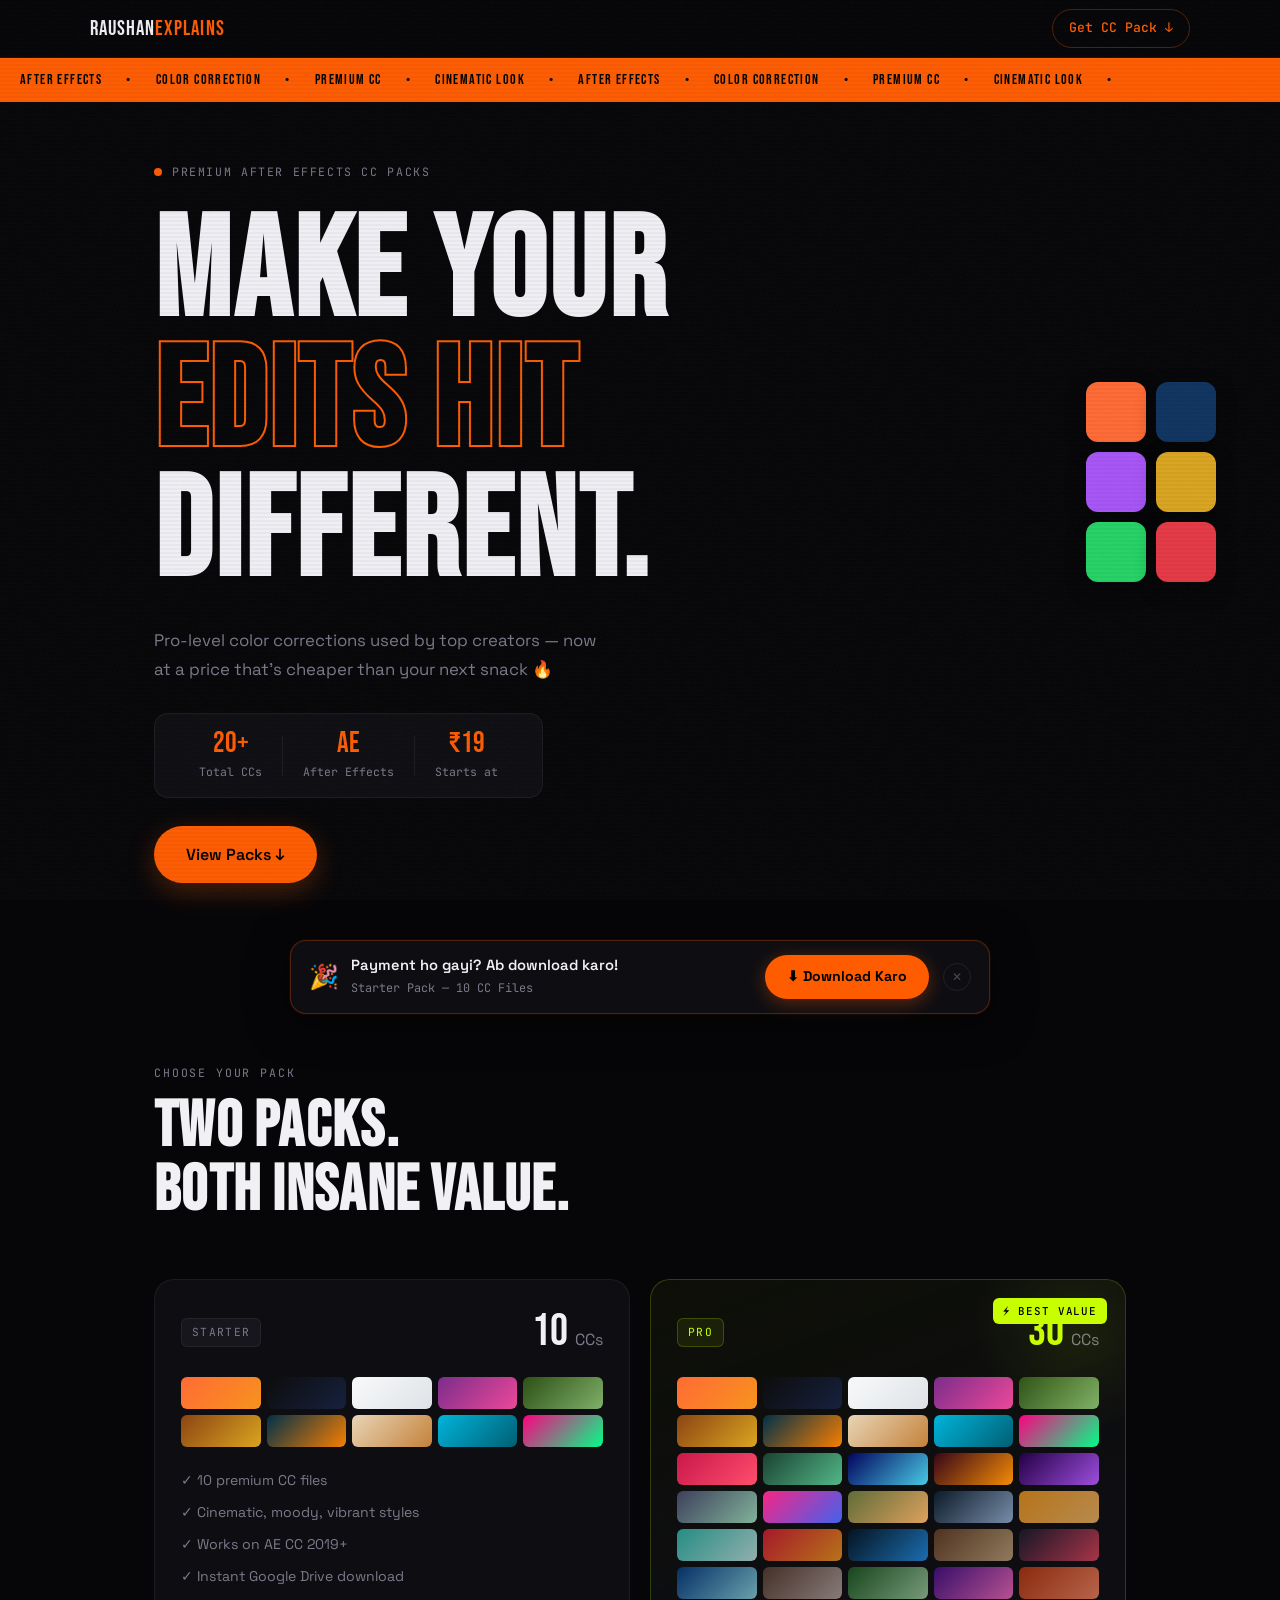
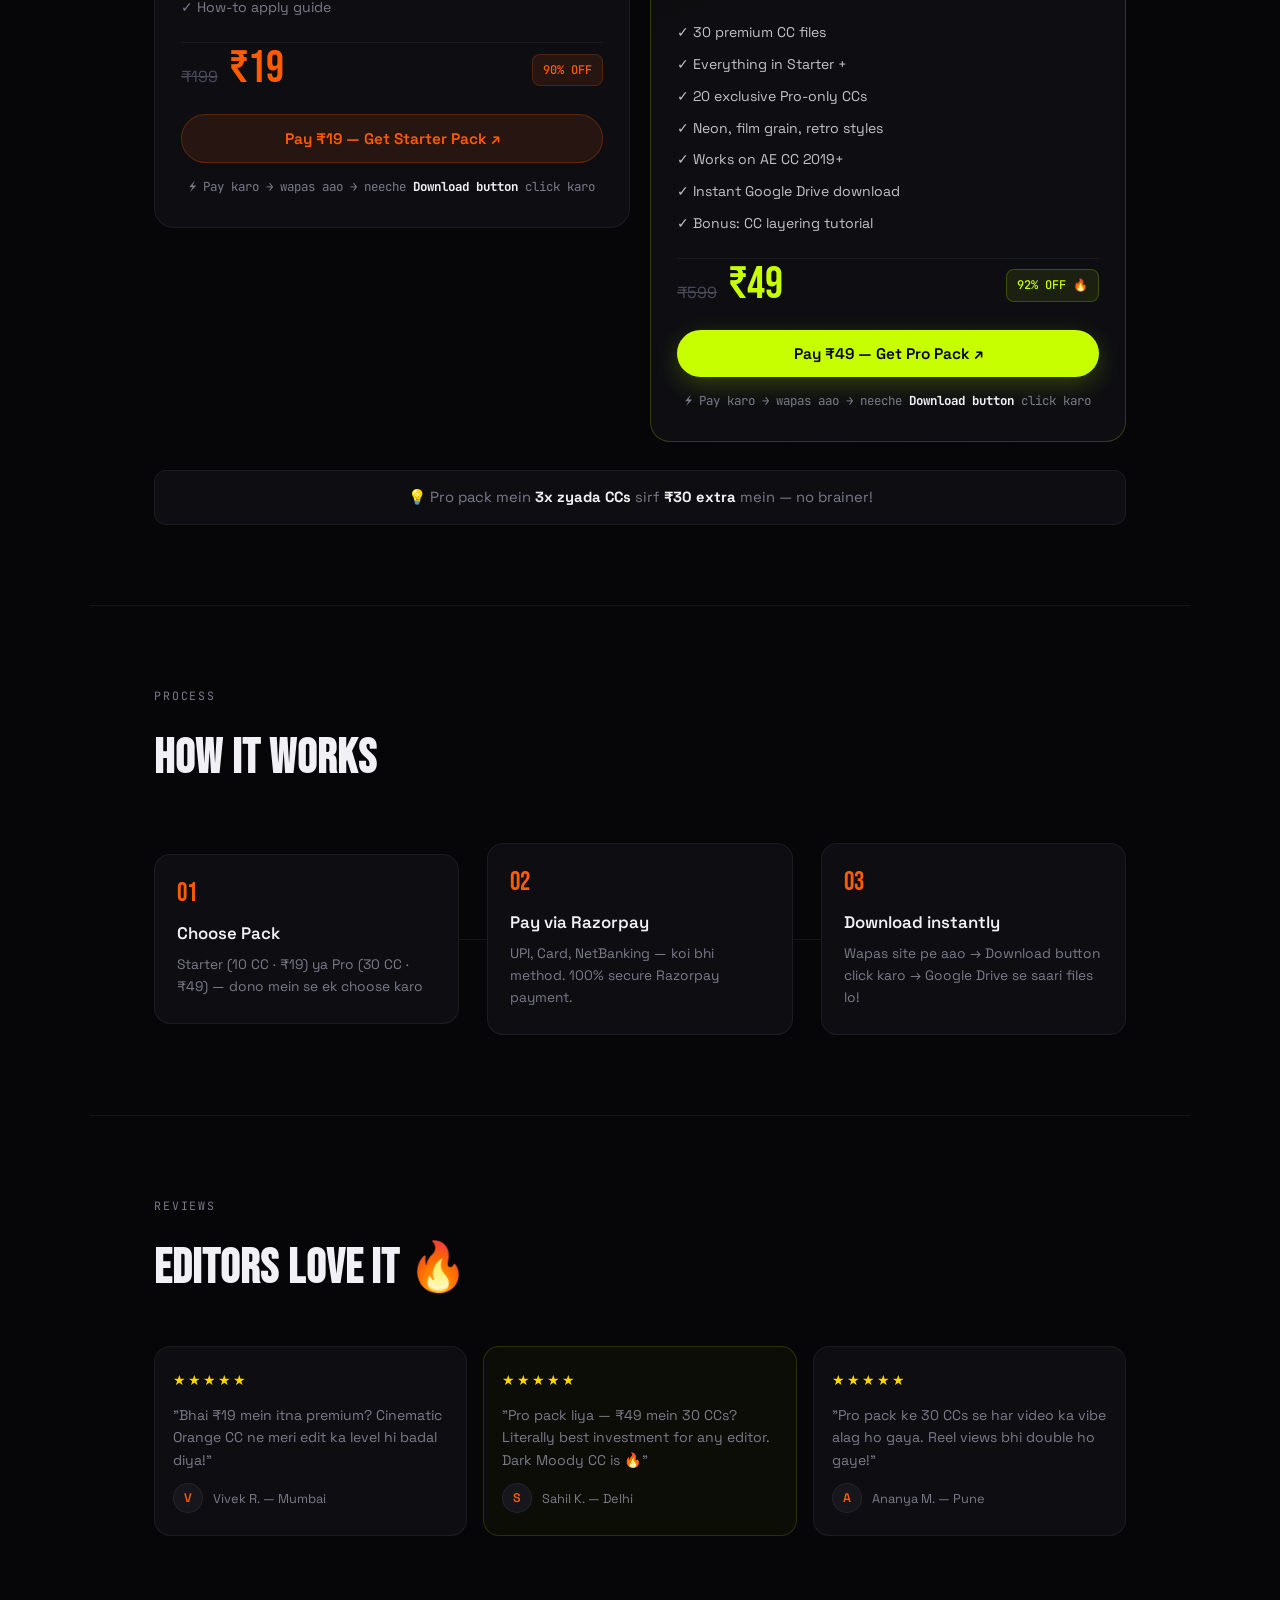
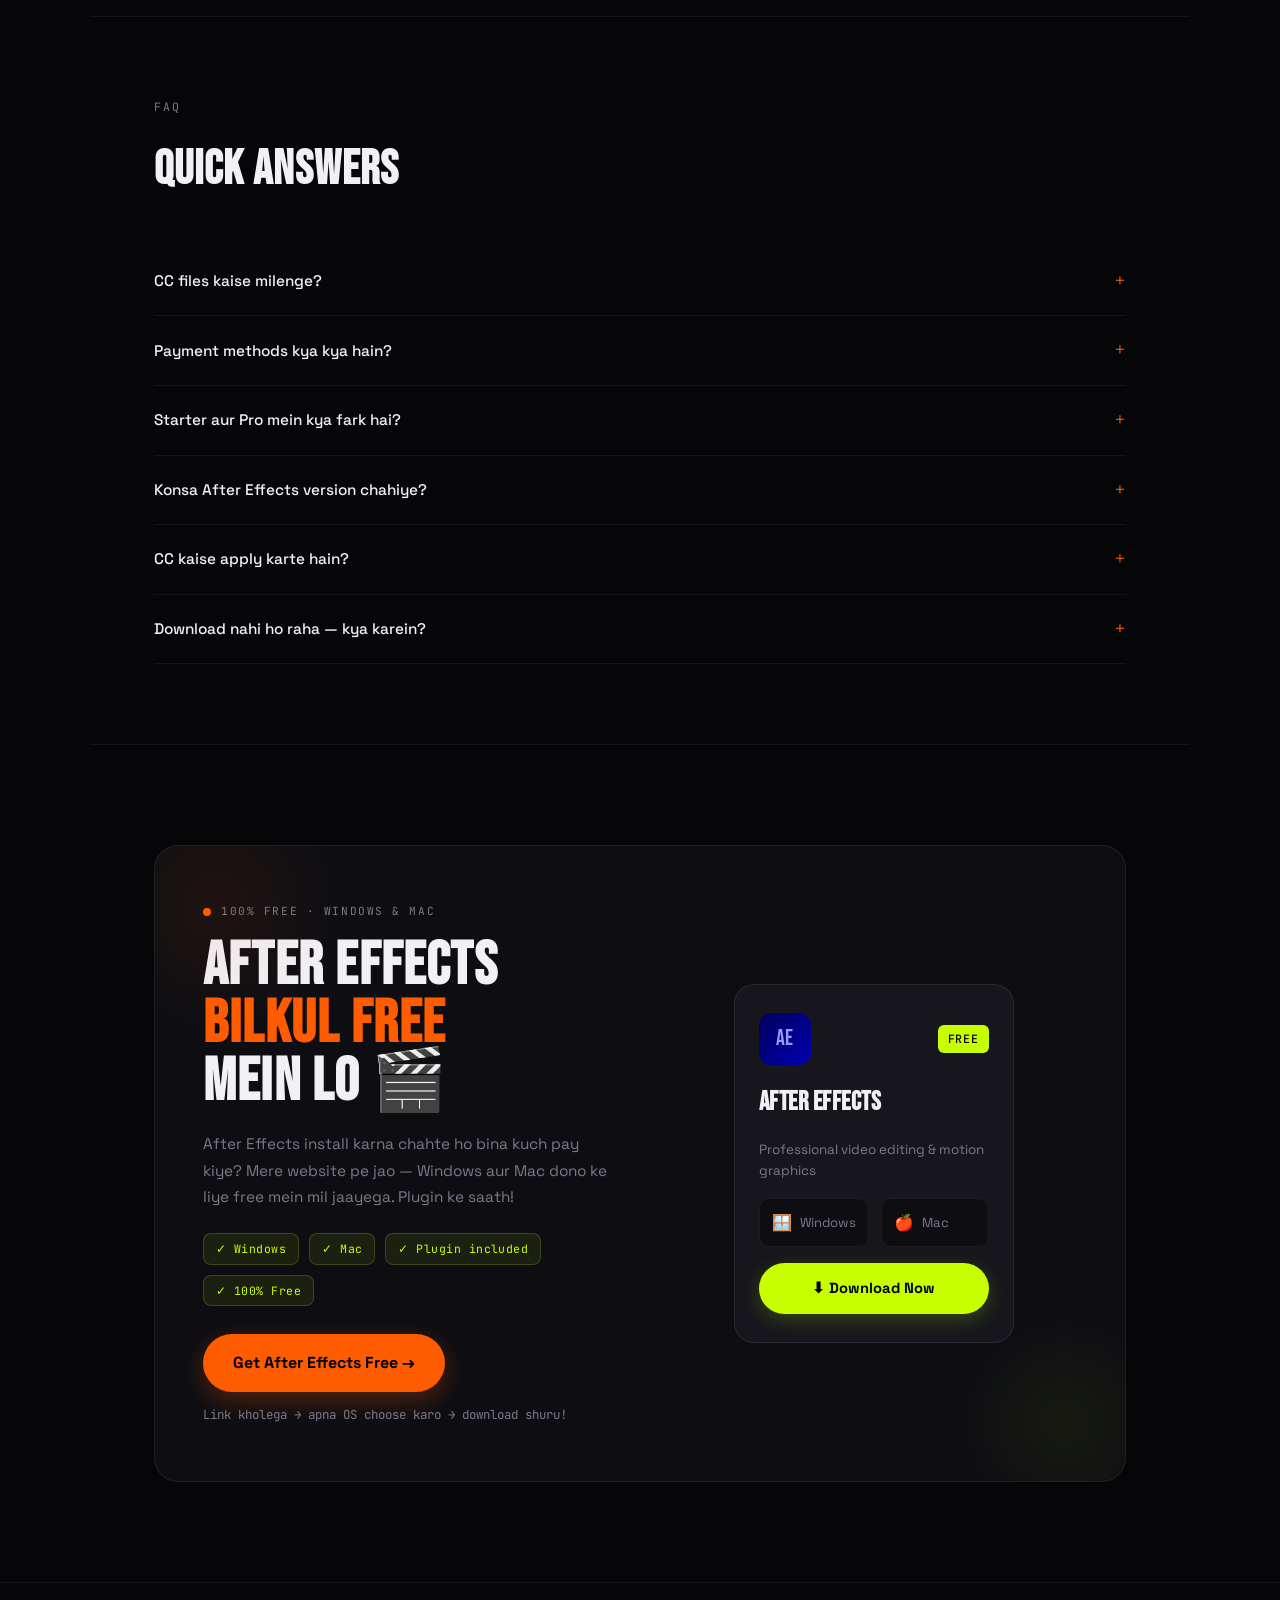
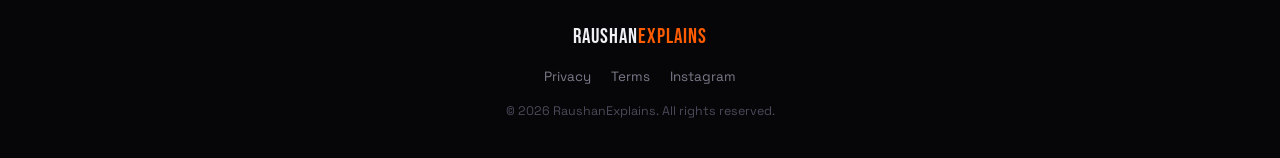
==== commit 0b7089c4: "changes" ====
--- a/index.html
+++ b/index.html
@@ -7,9 +7,7 @@
   <title>Premium CC Packs — RaushanExplains</title>
   <link rel="preconnect" href="https://fonts.googleapis.com">
   <link rel="preconnect" href="https://fonts.gstatic.com" crossorigin>
-  <link
-    href="https://fonts.googleapis.com/css2?family=Bebas+Neue&family=Space+Grotesk:wght@300;400;500;600;700&family=JetBrains+Mono:wght@400;500&display=swap"
-    rel="stylesheet">
+  <link href="https://fonts.googleapis.com/css2?family=Bebas+Neue&family=Space+Grotesk:wght@300;400;500;600;700&family=JetBrains+Mono:wght@400;500&display=swap" rel="stylesheet">
   <link rel="stylesheet" href="style.css" />
 </head>
 
@@ -116,7 +114,6 @@
           <div class="pack-tag">STARTER</div>
           <div class="pack-cc-count">10 <span>CCs</span></div>
         </div>
-
         <div class="pack-colors">
           <div class="pc" style="background:linear-gradient(135deg,#ff6b35,#f7931e)"></div>
           <div class="pc" style="background:linear-gradient(135deg,#0d0d0d,#16213e)"></div>
@@ -129,7 +126,6 @@
           <div class="pc" style="background:linear-gradient(135deg,#00b4db,#005f73)"></div>
           <div class="pc" style="background:linear-gradient(135deg,#ff0080,#00ff88)"></div>
         </div>
-
         <ul class="pack-features">
           <li>✓ 10 premium CC files</li>
           <li>✓ Cinematic, moody, vibrant styles</li>
@@ -137,7 +133,6 @@
           <li>✓ Instant Google Drive download</li>
           <li>✓ How-to apply guide</li>
         </ul>
-
         <div class="pack-price-row">
           <div>
             <span class="pack-old">₹199</span>
@@ -145,26 +140,20 @@
           </div>
           <span class="pack-off">90% OFF</span>
         </div>
-
-        <a class="pack-btn" href="https://rzp.io/rzp/a0LjelTq" target="_blank" rel="noopener"
-          onclick="onPayClick('starter')">
+        <!-- ✅ BUTTON hai, LINK nahi — localStorage sirf payment ke baad set hoga -->
+        <button class="pack-btn" onclick="onPayClick('starter')">
           Pay ₹19 — Get Starter Pack ↗
-        </a>
-
-        <p class="pack-note">
-          ⚡ Pay karo → wapas aao → neeche <strong>Download button</strong> click karo
-        </p>
+        </button>
+        <p class="pack-note">⚡ Pay karo → wapas aao → neeche <strong>Download button</strong> click karo</p>
       </div>
 
       <!-- PRO -->
       <div class="pack-card pack-card--pro" id="proCard">
         <div class="pack-best">⚡ BEST VALUE</div>
-
         <div class="pack-top">
           <div class="pack-tag pack-tag--pro">PRO</div>
           <div class="pack-cc-count pro-count">30 <span>CCs</span></div>
         </div>
-
         <div class="pack-colors">
           <div class="pc" style="background:linear-gradient(135deg,#ff6b35,#f7931e)"></div>
           <div class="pc" style="background:linear-gradient(135deg,#0d0d0d,#16213e)"></div>
@@ -197,7 +186,6 @@
           <div class="pc pro-extra" style="background:linear-gradient(135deg,#4a0e8f,#ff6ec7)"></div>
           <div class="pc pro-extra" style="background:linear-gradient(135deg,#bf360c,#ff8a65)"></div>
         </div>
-
         <ul class="pack-features">
           <li>✓ 30 premium CC files</li>
           <li>✓ Everything in Starter +</li>
@@ -207,7 +195,6 @@
           <li>✓ Instant Google Drive download</li>
           <li>✓ Bonus: CC layering tutorial</li>
         </ul>
-
         <div class="pack-price-row">
           <div>
             <span class="pack-old">₹599</span>
@@ -215,15 +202,11 @@
           </div>
           <span class="pack-off pack-off--pro">92% OFF 🔥</span>
         </div>
-
-        <a class="pack-btn pack-btn--pro" href="https://rzp.io/rzp/k5mL0ArG" target="_blank" rel="noopener"
-          onclick="onPayClick('pro')">
+        <!-- ✅ BUTTON hai, LINK nahi -->
+        <button class="pack-btn pack-btn--pro" onclick="onPayClick('pro')">
           Pay ₹49 — Get Pro Pack ↗
-        </a>
-
-        <p class="pack-note">
-          ⚡ Pay karo → wapas aao → neeche <strong>Download button</strong> click karo
-        </p>
+        </button>
+        <p class="pack-note">⚡ Pay karo → wapas aao → neeche <strong>Download button</strong> click karo</p>
       </div>
 
     </div>
@@ -266,23 +249,17 @@
       <div class="review-card">
         <div class="stars">★★★★★</div>
         <p>"Bhai ₹19 mein itna premium? Cinematic Orange CC ne meri edit ka level hi badal diya!"</p>
-        <div class="reviewer">
-          <div class="rv-av">V</div><span>Vivek R. — Mumbai</span>
-        </div>
+        <div class="reviewer"><div class="rv-av">V</div><span>Vivek R. — Mumbai</span></div>
       </div>
       <div class="review-card review-card--hl">
         <div class="stars">★★★★★</div>
         <p>"Pro pack liya — ₹49 mein 30 CCs? Literally best investment for any editor. Dark Moody CC is 🔥"</p>
-        <div class="reviewer">
-          <div class="rv-av">S</div><span>Sahil K. — Delhi</span>
-        </div>
+        <div class="reviewer"><div class="rv-av">S</div><span>Sahil K. — Delhi</span></div>
       </div>
       <div class="review-card">
         <div class="stars">★★★★★</div>
         <p>"Pro pack ke 30 CCs se har video ka vibe alag ho gaya. Reel views bhi double ho gaye!"</p>
-        <div class="reviewer">
-          <div class="rv-av">A</div><span>Ananya M. — Pune</span>
-        </div>
+        <div class="reviewer"><div class="rv-av">A</div><span>Ananya M. — Pune</span></div>
       </div>
     </div>
   </section>
@@ -294,18 +271,15 @@
     <div class="faq-list">
       <details class="faq-item">
         <summary>CC files kaise milenge?<span>+</span></summary>
-        <p>Pay karo → wapas site pe aao → neeche "Download Karo" button click karo → Google Drive folder se saari CC
-          files download karo. Bilkul instant!</p>
+        <p>Pay karo → wapas site pe aao → neeche "Download Karo" button click karo → Google Drive folder se saari CC files download karo. Bilkul instant!</p>
       </details>
       <details class="faq-item">
         <summary>Payment methods kya kya hain?<span>+</span></summary>
-        <p>Razorpay ke through — UPI (GPay, PhonePe, Paytm), Debit/Credit Card, Net Banking sab accept hota hai. 100%
-          secure.</p>
+        <p>Razorpay ke through — UPI (GPay, PhonePe, Paytm), Debit/Credit Card, Net Banking sab accept hota hai. 100% secure.</p>
       </details>
       <details class="faq-item">
         <summary>Starter aur Pro mein kya fark hai?<span>+</span></summary>
-        <p>Starter mein 10 CC files hain ₹19 mein. Pro mein 30 CC files hain ₹49 mein — 20 exclusive Pro-only styles ke
-          saath. Pro pack best value hai!</p>
+        <p>Starter mein 10 CC files hain ₹19 mein. Pro mein 30 CC files hain ₹49 mein — 20 exclusive Pro-only styles ke saath. Pro pack best value hai!</p>
       </details>
       <details class="faq-item">
         <summary>Konsa After Effects version chahiye?<span>+</span></summary>
@@ -331,20 +305,11 @@
           <span>100% FREE · WINDOWS & MAC</span>
         </div>
         <h2 class="free-ae-title">After Effects<br><em>Bilkul Free</em><br>Mein Lo 🎬</h2>
-        <p class="free-ae-desc">
-          After Effects install karna chahte ho bina kuch pay kiye?
-          Mere website pe jao — Windows aur Mac dono ke liye
-          free mein mil jaayega. Plugin ke saath!
-        </p>
+        <p class="free-ae-desc">After Effects install karna chahte ho bina kuch pay kiye? Mere website pe jao — Windows aur Mac dono ke liye free mein mil jaayega. Plugin ke saath!</p>
         <div class="free-ae-tags">
-          <span>✓ Windows</span>
-          <span>✓ Mac</span>
-          <span>✓ Plugin included</span>
-          <span>✓ 100% Free</span>
-        </div>
-        <a href="https://satvrn.li/" target="_blank" rel="noopener noreferrer" class="free-ae-btn">
-          Get After Effects Free →
-        </a>
+          <span>✓ Windows</span><span>✓ Mac</span><span>✓ Plugin included</span><span>✓ 100% Free</span>
+        </div>
+        <a href="https://satvrn.li/" target="_blank" rel="noopener noreferrer" class="free-ae-btn">Get After Effects Free →</a>
         <p class="free-ae-note">Link kholega → apna OS choose karo → download shuru!</p>
       </div>
       <div class="free-ae-right">
@@ -359,9 +324,7 @@
             <div class="ae-os-item"><span class="os-icon">🪟</span><span>Windows</span></div>
             <div class="ae-os-item"><span class="os-icon">🍎</span><span>Mac</span></div>
           </div>
-          <a href="https://satvrn.li/" target="_blank" rel="noopener noreferrer" class="ae-dl-btn">
-            ⬇ Download Now
-          </a>
+          <a href="https://satvrn.li/" target="_blank" rel="noopener noreferrer" class="ae-dl-btn">⬇ Download Now</a>
         </div>
       </div>
     </div>
@@ -380,5 +343,4 @@
 
   <script src="script.js"></script>
 </body>
-
-</html>+</html>
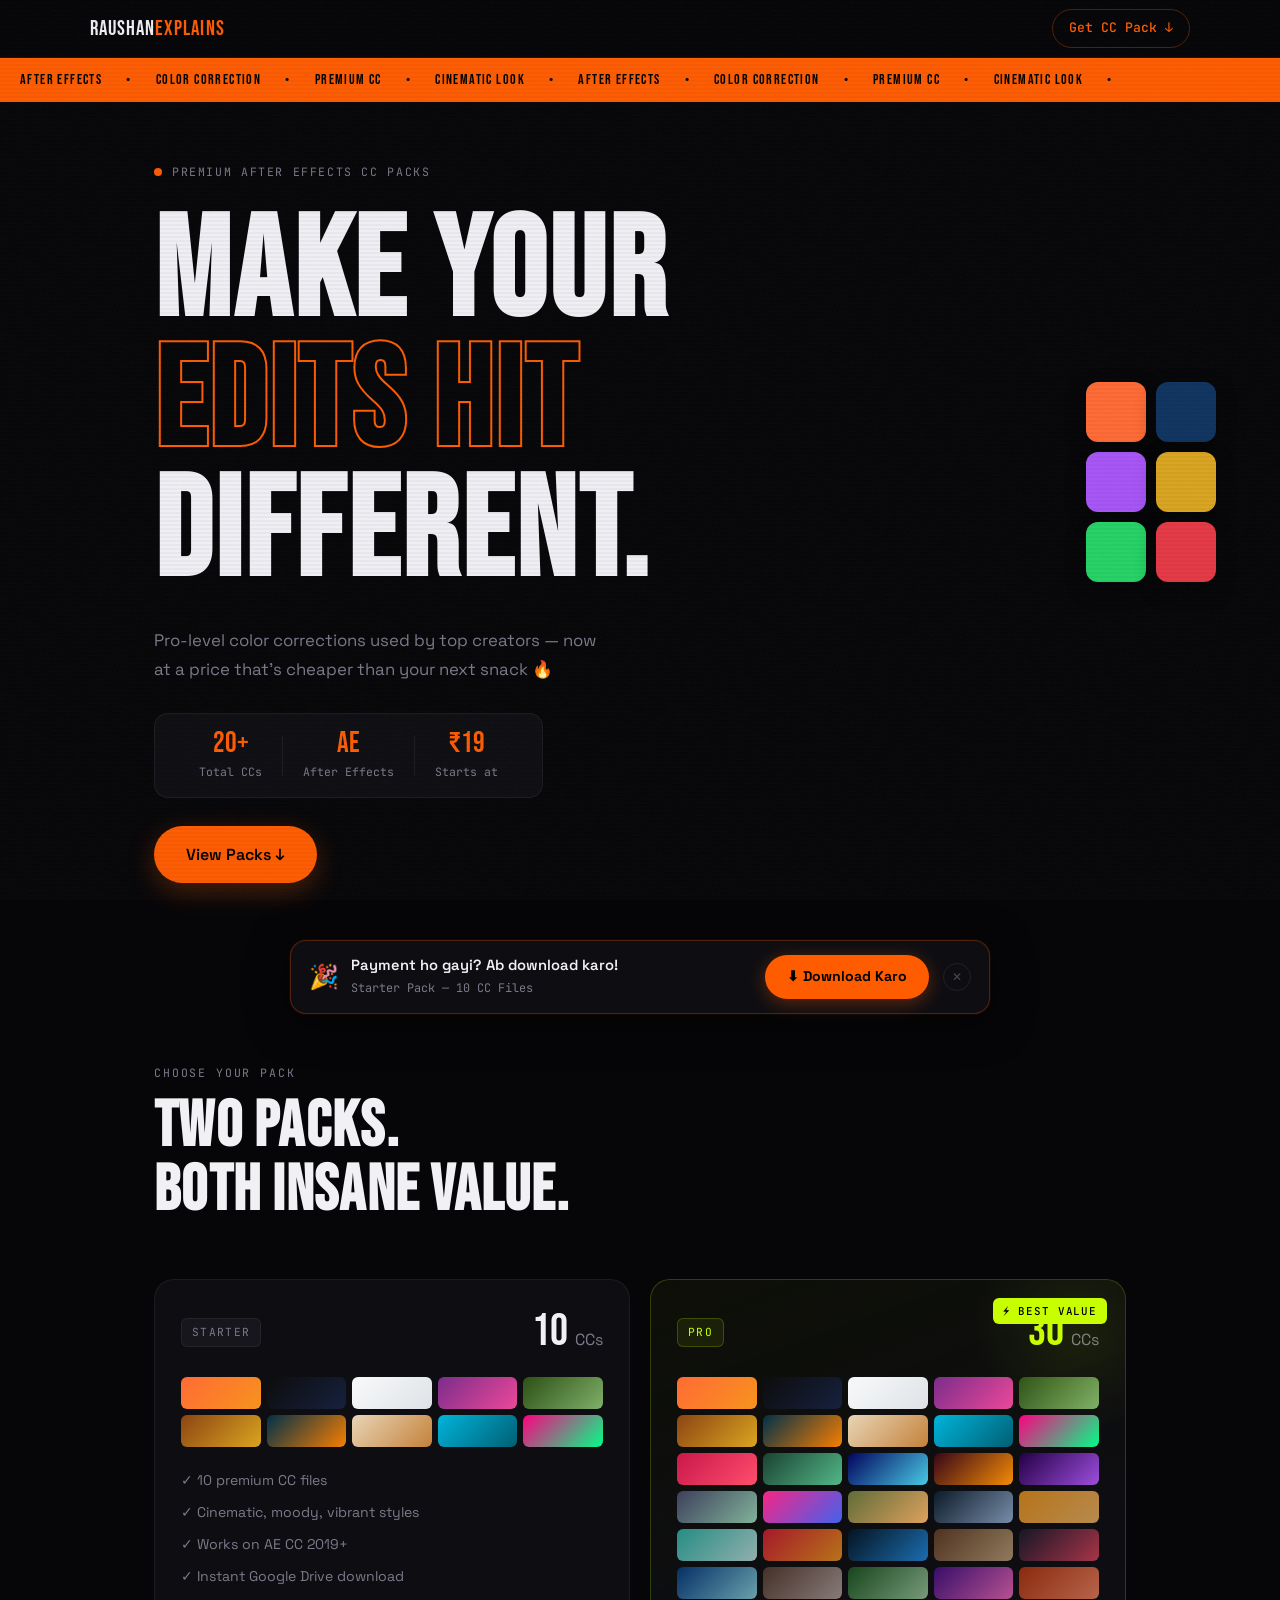
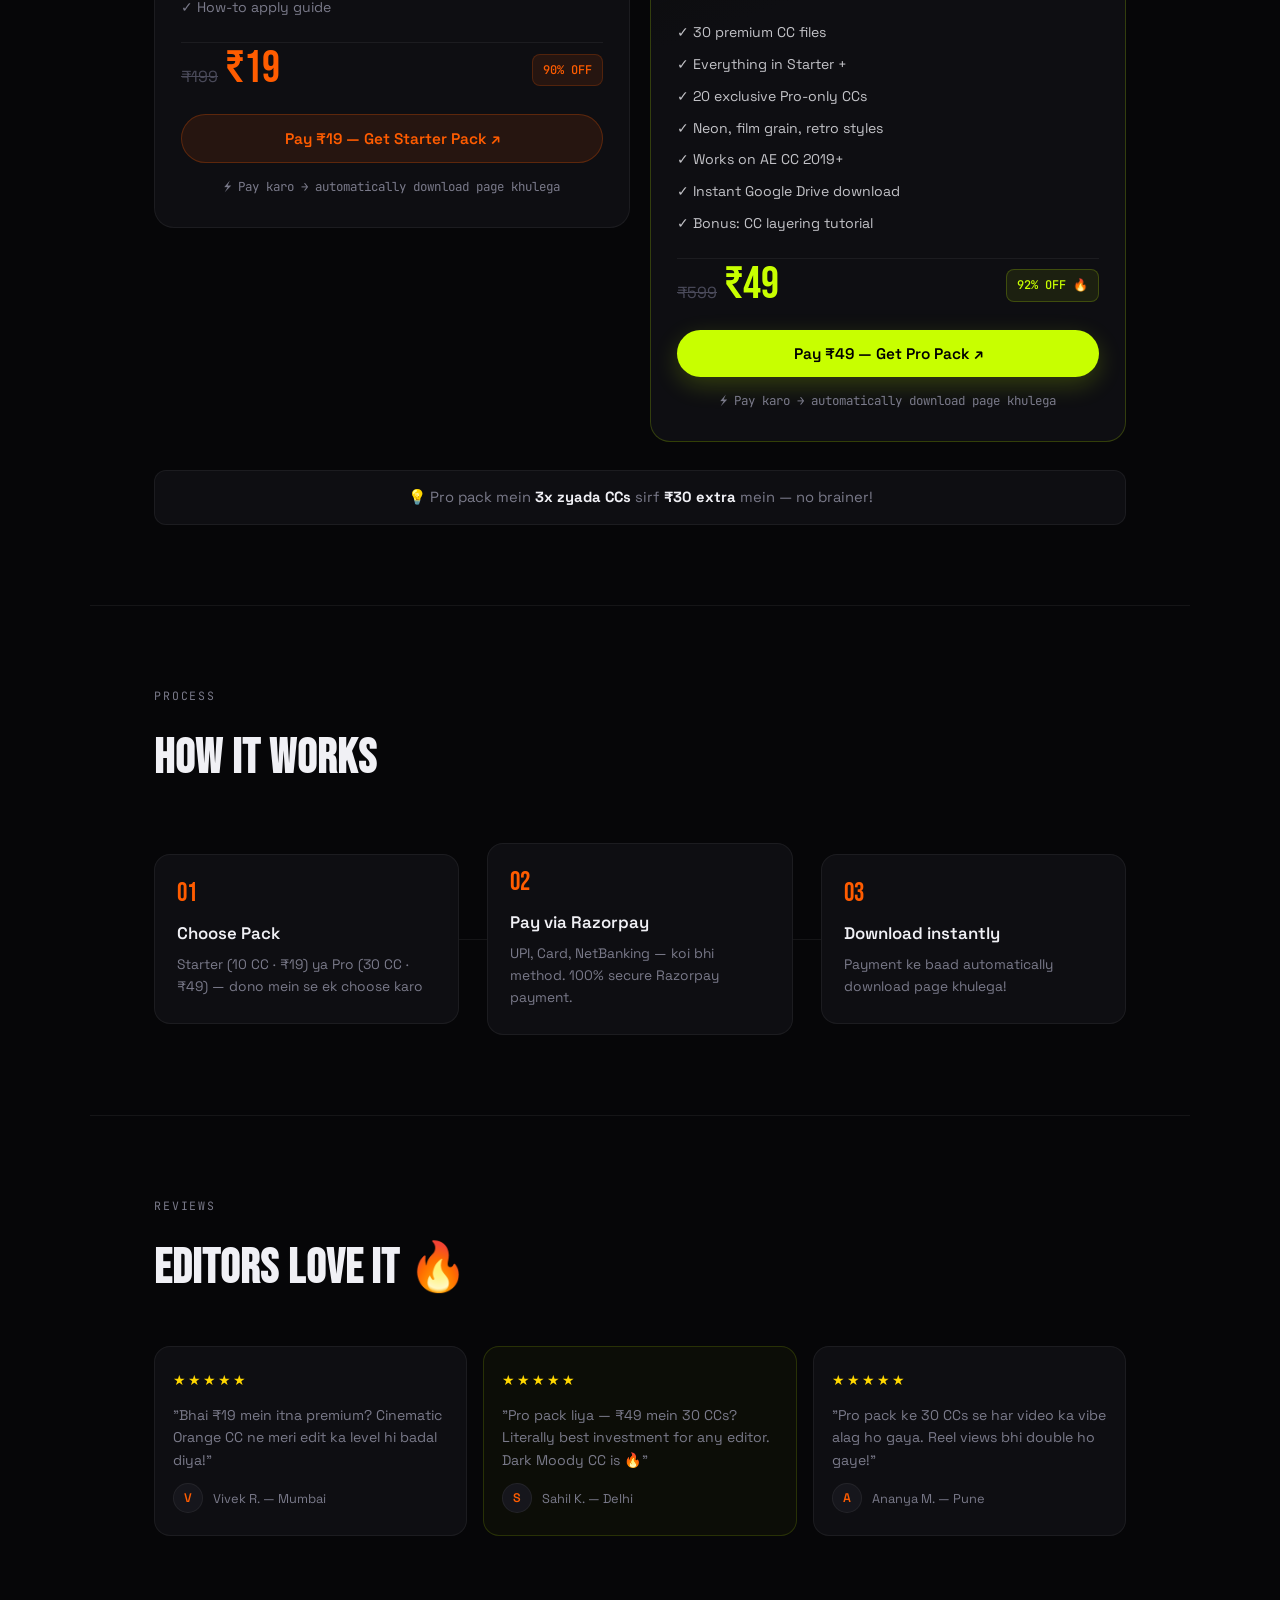
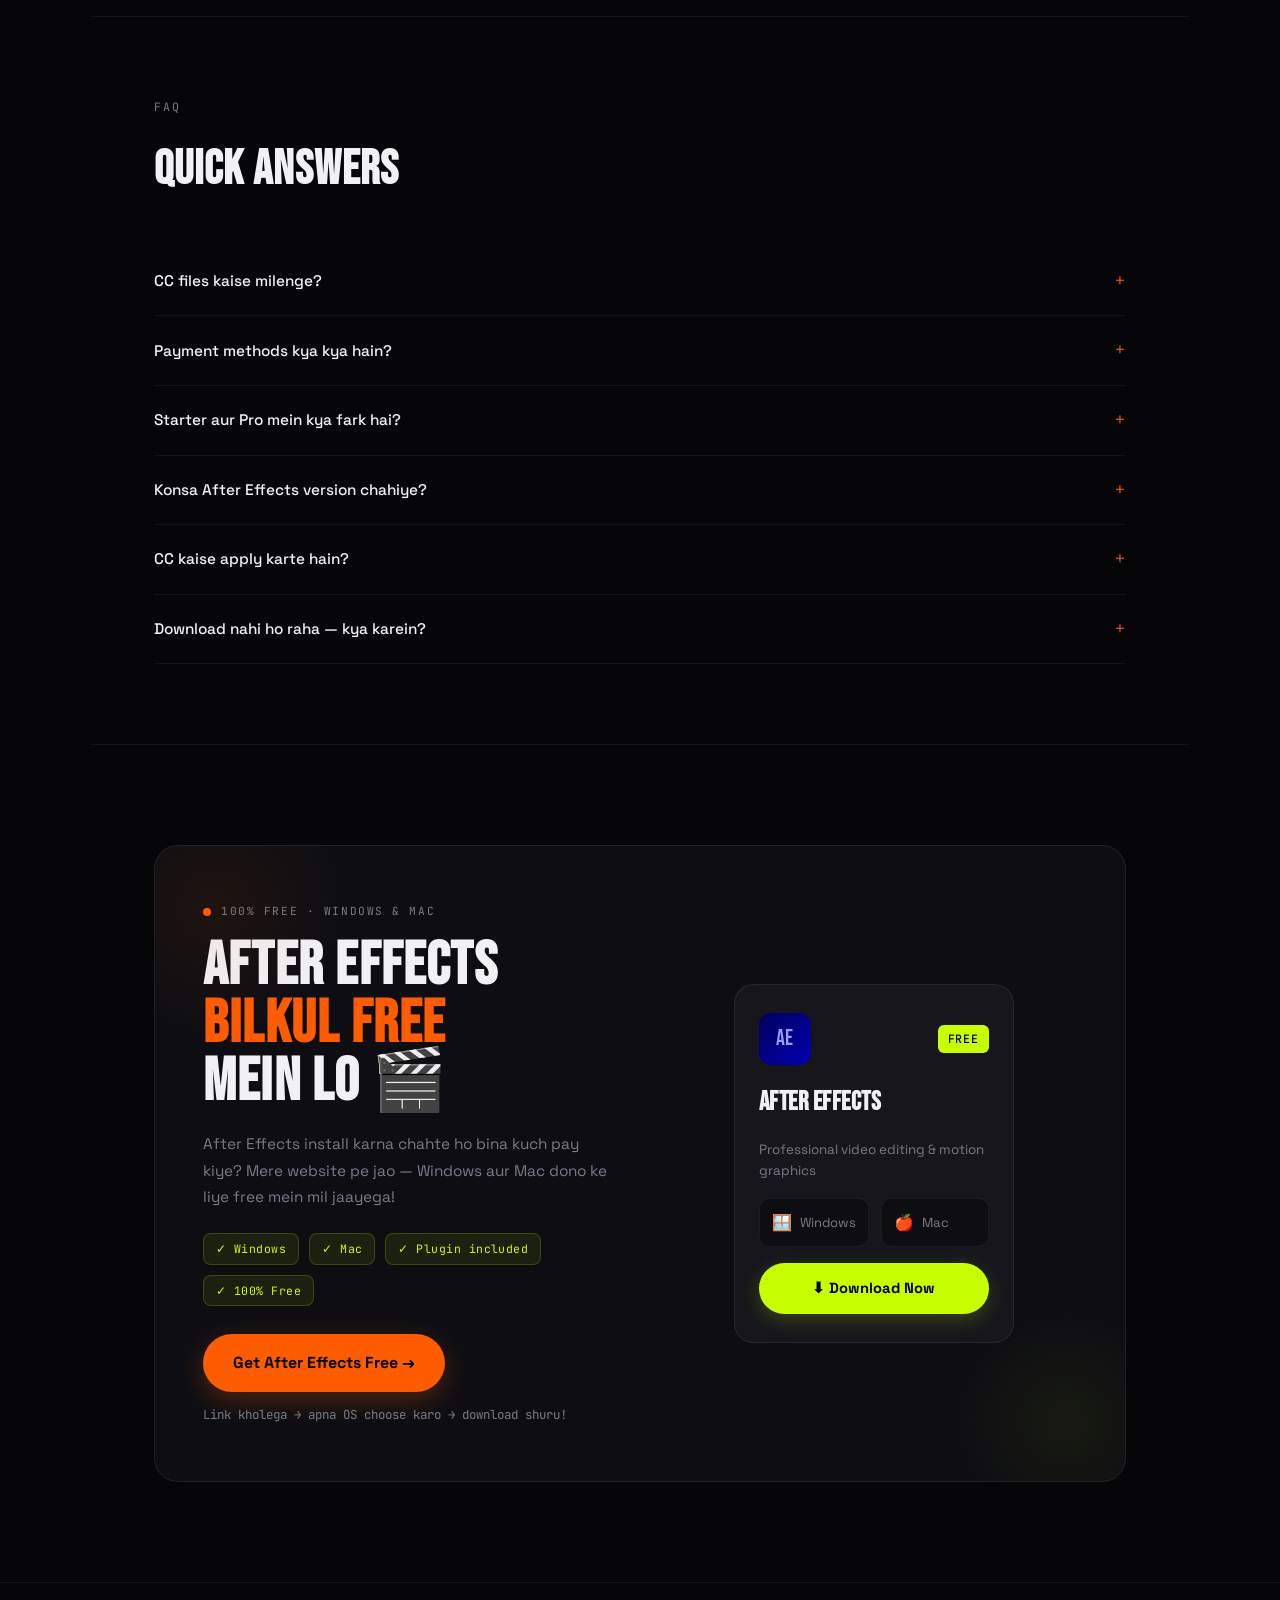
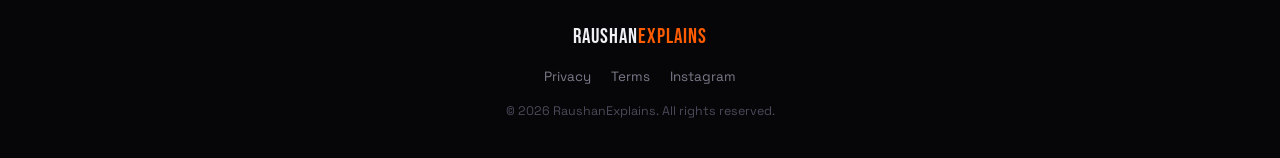
==== commit b9044b93: "changes" ====
--- a/index.html
+++ b/index.html
@@ -1,6 +1,5 @@
 <!DOCTYPE html>
 <html lang="en">
-
 <head>
   <meta charset="UTF-8" />
   <meta name="viewport" content="width=device-width, initial-scale=1.0" />
@@ -9,8 +8,11 @@
   <link rel="preconnect" href="https://fonts.gstatic.com" crossorigin>
   <link href="https://fonts.googleapis.com/css2?family=Bebas+Neue&family=Space+Grotesk:wght@300;400;500;600;700&family=JetBrains+Mono:wght@400;500&display=swap" rel="stylesheet">
   <link rel="stylesheet" href="style.css" />
+  <style>
+    /* Hide Razorpay's default button — we use our own styled button */
+    .rzp-form { display:none }
+  </style>
 </head>
-
 <body>
 
   <div class="grain"></div>
@@ -53,44 +55,26 @@
       <span>PREMIUM CC</span><span>•</span>
       <span>CINEMATIC LOOK</span><span>•</span>
     </div>
-
     <div class="hero-content">
       <div class="hero-kicker">
         <span class="kicker-dot"></span>
         <span>PREMIUM AFTER EFFECTS CC PACKS</span>
       </div>
-
       <h1 class="hero-title">
         <span class="ht-line">MAKE YOUR</span>
         <span class="ht-line accent-line">EDITS HIT</span>
         <span class="ht-line">DIFFERENT.</span>
       </h1>
-
-      <p class="hero-desc">
-        Pro-level color corrections used by top creators —
-        now at a price that's cheaper than your next snack 🔥
-      </p>
-
+      <p class="hero-desc">Pro-level color corrections used by top creators — now at a price that's cheaper than your next snack 🔥</p>
       <div class="hero-badges">
-        <div class="hbadge">
-          <span class="hbadge-num">20+</span>
-          <span class="hbadge-label">Total CCs</span>
-        </div>
+        <div class="hbadge"><span class="hbadge-num">20+</span><span class="hbadge-label">Total CCs</span></div>
         <div class="hbadge-sep"></div>
-        <div class="hbadge">
-          <span class="hbadge-num">AE</span>
-          <span class="hbadge-label">After Effects</span>
-        </div>
+        <div class="hbadge"><span class="hbadge-num">AE</span><span class="hbadge-label">After Effects</span></div>
         <div class="hbadge-sep"></div>
-        <div class="hbadge">
-          <span class="hbadge-num">₹19</span>
-          <span class="hbadge-label">Starts at</span>
-        </div>
-      </div>
-
+        <div class="hbadge"><span class="hbadge-num">₹19</span><span class="hbadge-label">Starts at</span></div>
+      </div>
       <a href="#packs" class="hero-cta">View Packs ↓</a>
     </div>
-
     <div class="swatches">
       <div class="swatch" style="--c:#ff6b35;--d:0s"></div>
       <div class="swatch" style="--c:#0f3460;--d:0.3s"></div>
@@ -105,7 +89,6 @@
   <section class="packs" id="packs">
     <div class="packs-label">CHOOSE YOUR PACK</div>
     <h2 class="packs-title">Two Packs.<br>Both Insane Value.</h2>
-
     <div class="packs-grid">
 
       <!-- STARTER -->
@@ -134,17 +117,20 @@
           <li>✓ How-to apply guide</li>
         </ul>
         <div class="pack-price-row">
-          <div>
-            <span class="pack-old">₹199</span>
-            <span class="pack-new">₹19</span>
-          </div>
+          <div><span class="pack-old">₹199</span><span class="pack-new">₹19</span></div>
           <span class="pack-off">90% OFF</span>
         </div>
-        <!-- ✅ BUTTON hai, LINK nahi — localStorage sirf payment ke baad set hoga -->
-        <button class="pack-btn" onclick="onPayClick('starter')">
+
+        <!-- Razorpay Payment Button — STARTER -->
+        <form class="rzp-form" id="rzp-form-starter">
+          <script src="https://checkout.razorpay.com/v1/payment-button.js"
+            data-payment_button_id="pl_STdJthtlm0fuXN" async></script>
+        </form>
+        <!-- Hamara styled button jo upar wale ko trigger karta hai -->
+        <button class="pack-btn" onclick="triggerRzp('starter')">
           Pay ₹19 — Get Starter Pack ↗
         </button>
-        <p class="pack-note">⚡ Pay karo → wapas aao → neeche <strong>Download button</strong> click karo</p>
+        <p class="pack-note">⚡ Pay karo → automatically download page khulega</p>
       </div>
 
       <!-- PRO -->
@@ -196,24 +182,24 @@
           <li>✓ Bonus: CC layering tutorial</li>
         </ul>
         <div class="pack-price-row">
-          <div>
-            <span class="pack-old">₹599</span>
-            <span class="pack-new pro-price">₹49</span>
-          </div>
+          <div><span class="pack-old">₹599</span><span class="pack-new pro-price">₹49</span></div>
           <span class="pack-off pack-off--pro">92% OFF 🔥</span>
         </div>
-        <!-- ✅ BUTTON hai, LINK nahi -->
-        <button class="pack-btn pack-btn--pro" onclick="onPayClick('pro')">
+
+        <!-- Razorpay Payment Button — PRO -->
+        <form class="rzp-form" id="rzp-form-pro">
+          <script src="https://checkout.razorpay.com/v1/payment-button.js"
+            data-payment_button_id="pl_STdLMWl0z3xrir" async></script>
+        </form>
+        <!-- Hamara styled button -->
+        <button class="pack-btn pack-btn--pro" onclick="triggerRzp('pro')">
           Pay ₹49 — Get Pro Pack ↗
         </button>
-        <p class="pack-note">⚡ Pay karo → wapas aao → neeche <strong>Download button</strong> click karo</p>
-      </div>
-
-    </div>
-
-    <p class="compare-note">
-      💡 Pro pack mein <strong>3x zyada CCs</strong> sirf <strong>₹30 extra</strong> mein — no brainer!
-    </p>
+        <p class="pack-note">⚡ Pay karo → automatically download page khulega</p>
+      </div>
+
+    </div>
+    <p class="compare-note">💡 Pro pack mein <strong>3x zyada CCs</strong> sirf <strong>₹30 extra</strong> mein — no brainer!</p>
   </section>
 
   <!-- ══ HOW IT WORKS ══════════════════════════════════════ -->
@@ -236,7 +222,7 @@
       <div class="step-item">
         <div class="step-n">03</div>
         <h3>Download instantly</h3>
-        <p>Wapas site pe aao → Download button click karo → Google Drive se saari files lo!</p>
+        <p>Payment ke baad automatically download page khulega!</p>
       </div>
     </div>
   </section>
@@ -271,7 +257,7 @@
     <div class="faq-list">
       <details class="faq-item">
         <summary>CC files kaise milenge?<span>+</span></summary>
-        <p>Pay karo → wapas site pe aao → neeche "Download Karo" button click karo → Google Drive folder se saari CC files download karo. Bilkul instant!</p>
+        <p>Pay karo → payment ke baad automatically download page khulega → Google Drive se saari CC files lo!</p>
       </details>
       <details class="faq-item">
         <summary>Payment methods kya kya hain?<span>+</span></summary>
@@ -279,7 +265,7 @@
       </details>
       <details class="faq-item">
         <summary>Starter aur Pro mein kya fark hai?<span>+</span></summary>
-        <p>Starter mein 10 CC files hain ₹19 mein. Pro mein 30 CC files hain ₹49 mein — 20 exclusive Pro-only styles ke saath. Pro pack best value hai!</p>
+        <p>Starter mein 10 CC files hain ₹19 mein. Pro mein 30 CC files hain ₹49 mein — 20 exclusive Pro-only styles ke saath.</p>
       </details>
       <details class="faq-item">
         <summary>Konsa After Effects version chahiye?<span>+</span></summary>
@@ -287,7 +273,7 @@
       </details>
       <details class="faq-item">
         <summary>CC kaise apply karte hain?<span>+</span></summary>
-        <p>After Effects mein file import karo, timeline pe drag karo — bas! Bonus tutorial bhi milega saath mein.</p>
+        <p>After Effects mein file import karo, timeline pe drag karo — bas! Tutorial bhi milega saath mein.</p>
       </details>
       <details class="faq-item">
         <summary>Download nahi ho raha — kya karein?<span>+</span></summary>
@@ -300,24 +286,16 @@
   <section class="free-ae" id="free-ae">
     <div class="free-ae-inner">
       <div class="free-ae-left">
-        <div class="free-ae-kicker">
-          <span class="kicker-dot"></span>
-          <span>100% FREE · WINDOWS & MAC</span>
-        </div>
+        <div class="free-ae-kicker"><span class="kicker-dot"></span><span>100% FREE · WINDOWS & MAC</span></div>
         <h2 class="free-ae-title">After Effects<br><em>Bilkul Free</em><br>Mein Lo 🎬</h2>
-        <p class="free-ae-desc">After Effects install karna chahte ho bina kuch pay kiye? Mere website pe jao — Windows aur Mac dono ke liye free mein mil jaayega. Plugin ke saath!</p>
-        <div class="free-ae-tags">
-          <span>✓ Windows</span><span>✓ Mac</span><span>✓ Plugin included</span><span>✓ 100% Free</span>
-        </div>
+        <p class="free-ae-desc">After Effects install karna chahte ho bina kuch pay kiye? Mere website pe jao — Windows aur Mac dono ke liye free mein mil jaayega!</p>
+        <div class="free-ae-tags"><span>✓ Windows</span><span>✓ Mac</span><span>✓ Plugin included</span><span>✓ 100% Free</span></div>
         <a href="https://satvrn.li/" target="_blank" rel="noopener noreferrer" class="free-ae-btn">Get After Effects Free →</a>
         <p class="free-ae-note">Link kholega → apna OS choose karo → download shuru!</p>
       </div>
       <div class="free-ae-right">
         <div class="ae-card">
-          <div class="ae-card-top">
-            <div class="ae-icon">Ae</div>
-            <span class="ae-badge">FREE</span>
-          </div>
+          <div class="ae-card-top"><div class="ae-icon">Ae</div><span class="ae-badge">FREE</span></div>
           <h3>After Effects</h3>
           <p>Professional video editing & motion graphics</p>
           <div class="ae-os">
@@ -334,13 +312,29 @@
   <footer class="footer">
     <span class="footer-logo">RAUSHAN<em>EXPLAINS</em></span>
     <div class="footer-links">
-      <a href="#">Privacy</a>
-      <a href="#">Terms</a>
+      <a href="#">Privacy</a><a href="#">Terms</a>
       <a href="https://instagram.com/raushanexplains" target="_blank">Instagram</a>
     </div>
     <p class="footer-copy">© 2026 RaushanExplains. All rights reserved.</p>
   </footer>
 
   <script src="script.js"></script>
+  <script>
+    // Razorpay ka hidden button click karo
+    function triggerRzp(pack) {
+      var form = document.getElementById('rzp-form-' + pack);
+      if (!form) return;
+      var btn = form.querySelector('button');
+      if (btn) {
+        btn.click();
+      } else {
+        // Agar button load nahi hua abhi — thoda wait karo
+        setTimeout(function() {
+          var b = form.querySelector('button');
+          if (b) b.click();
+        }, 800);
+      }
+    }
+  </script>
 </body>
 </html>
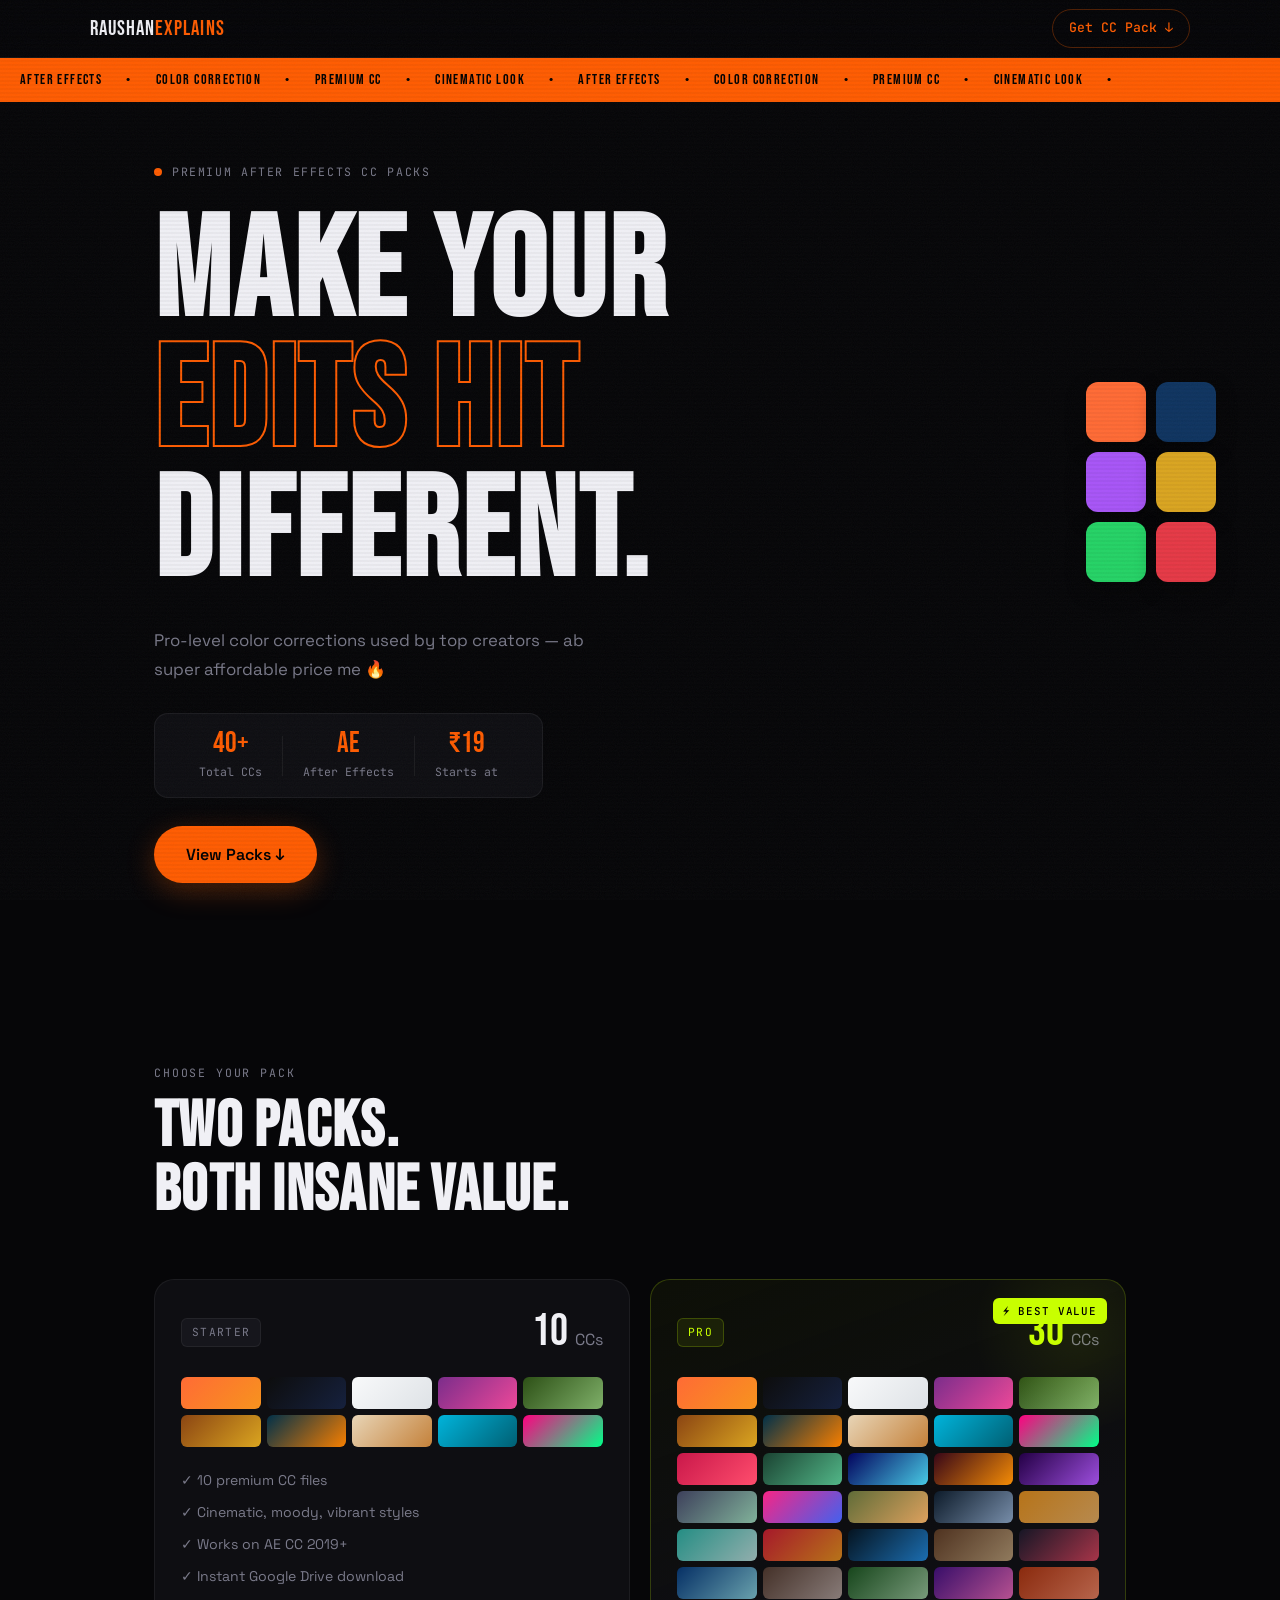
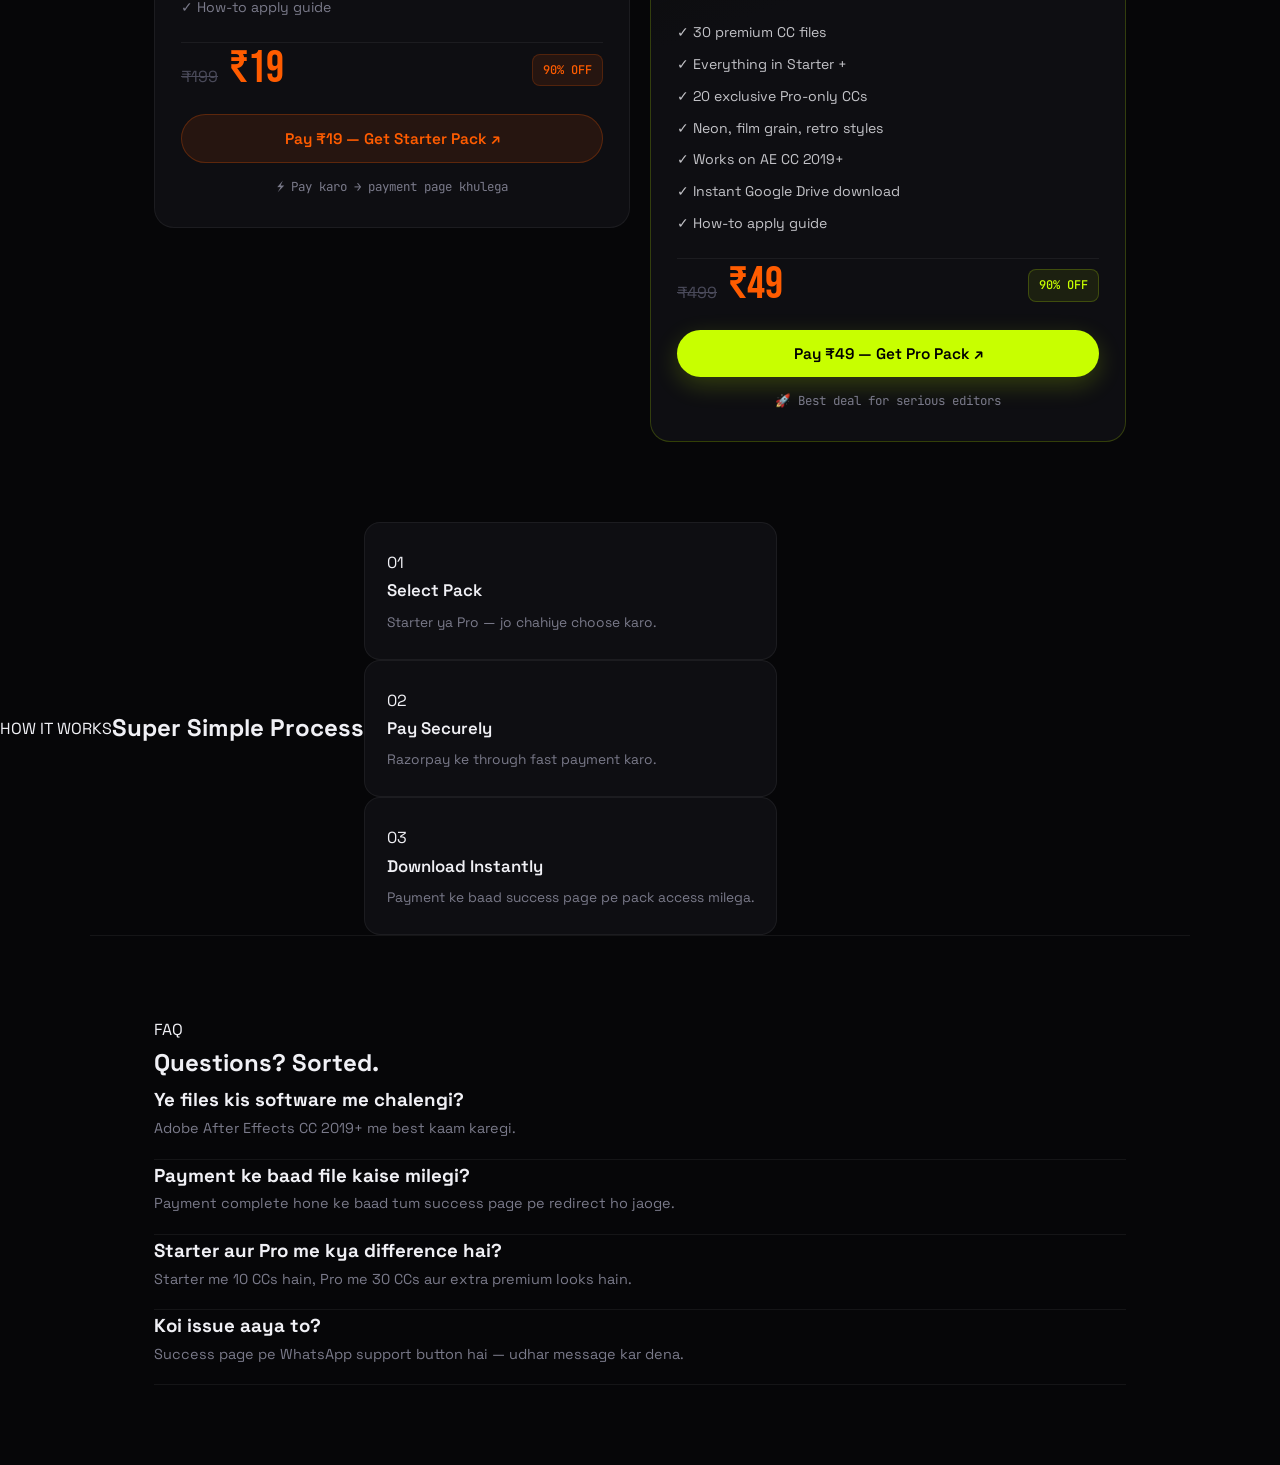
==== commit a2d47b56: "changes something" ====
--- a/index.html
+++ b/index.html
@@ -8,34 +8,13 @@
   <link rel="preconnect" href="https://fonts.gstatic.com" crossorigin>
   <link href="https://fonts.googleapis.com/css2?family=Bebas+Neue&family=Space+Grotesk:wght@300;400;500;600;700&family=JetBrains+Mono:wght@400;500&display=swap" rel="stylesheet">
   <link rel="stylesheet" href="style.css" />
-  <style>
-    /* Hide Razorpay's default button — we use our own styled button */
-    .rzp-form { display:none }
-  </style>
 </head>
 <body>
 
   <div class="grain"></div>
   <div class="scanlines"></div>
 
-  <!-- ══ STICKY DOWNLOAD BANNER ═══════════════════════════ -->
-  <div class="dl-banner" id="dlBanner">
-    <div class="dl-banner-inner">
-      <div class="dl-banner-left">
-        <span class="dl-banner-emoji">🎉</span>
-        <div>
-          <p class="dl-banner-title">Payment ho gayi? Ab download karo!</p>
-          <p class="dl-banner-sub" id="dlBannerSub">Starter Pack — 10 CC Files</p>
-        </div>
-      </div>
-      <a class="dl-banner-btn" id="dlBannerBtn" href="success.html?pack=starter" target="_blank">
-        ⬇ Download Karo
-      </a>
-      <button class="dl-banner-close" onclick="closeBanner()">✕</button>
-    </div>
-  </div>
-
-  <!-- ══ NAV ══════════════════════════════════════════════ -->
+  <!-- NAV -->
   <nav class="nav" id="mainNav">
     <div class="nav-inner">
       <span class="logo">RAUSHAN<em>EXPLAINS</em></span>
@@ -43,7 +22,7 @@
     </div>
   </nav>
 
-  <!-- ══ HERO ═════════════════════════════════════════════ -->
+  <!-- HERO -->
   <section class="hero">
     <div class="hero-tape">
       <span>AFTER EFFECTS</span><span>•</span>
@@ -55,26 +34,43 @@
       <span>PREMIUM CC</span><span>•</span>
       <span>CINEMATIC LOOK</span><span>•</span>
     </div>
+
     <div class="hero-content">
       <div class="hero-kicker">
         <span class="kicker-dot"></span>
         <span>PREMIUM AFTER EFFECTS CC PACKS</span>
       </div>
+
       <h1 class="hero-title">
         <span class="ht-line">MAKE YOUR</span>
         <span class="ht-line accent-line">EDITS HIT</span>
         <span class="ht-line">DIFFERENT.</span>
       </h1>
-      <p class="hero-desc">Pro-level color corrections used by top creators — now at a price that's cheaper than your next snack 🔥</p>
+
+      <p class="hero-desc">
+        Pro-level color corrections used by top creators — ab super affordable price me 🔥
+      </p>
+
       <div class="hero-badges">
-        <div class="hbadge"><span class="hbadge-num">20+</span><span class="hbadge-label">Total CCs</span></div>
+        <div class="hbadge">
+          <span class="hbadge-num">40+</span>
+          <span class="hbadge-label">Total CCs</span>
+        </div>
         <div class="hbadge-sep"></div>
-        <div class="hbadge"><span class="hbadge-num">AE</span><span class="hbadge-label">After Effects</span></div>
+        <div class="hbadge">
+          <span class="hbadge-num">AE</span>
+          <span class="hbadge-label">After Effects</span>
+        </div>
         <div class="hbadge-sep"></div>
-        <div class="hbadge"><span class="hbadge-num">₹19</span><span class="hbadge-label">Starts at</span></div>
-      </div>
+        <div class="hbadge">
+          <span class="hbadge-num">₹19</span>
+          <span class="hbadge-label">Starts at</span>
+        </div>
+      </div>
+
       <a href="#packs" class="hero-cta">View Packs ↓</a>
     </div>
+
     <div class="swatches">
       <div class="swatch" style="--c:#ff6b35;--d:0s"></div>
       <div class="swatch" style="--c:#0f3460;--d:0.3s"></div>
@@ -85,18 +81,20 @@
     </div>
   </section>
 
-  <!-- ══ PRICING ══════════════════════════════════════════ -->
+  <!-- PACKS -->
   <section class="packs" id="packs">
     <div class="packs-label">CHOOSE YOUR PACK</div>
     <h2 class="packs-title">Two Packs.<br>Both Insane Value.</h2>
+
     <div class="packs-grid">
 
       <!-- STARTER -->
-      <div class="pack-card" id="starterCard">
+      <div class="pack-card">
         <div class="pack-top">
           <div class="pack-tag">STARTER</div>
           <div class="pack-cc-count">10 <span>CCs</span></div>
         </div>
+
         <div class="pack-colors">
           <div class="pc" style="background:linear-gradient(135deg,#ff6b35,#f7931e)"></div>
           <div class="pc" style="background:linear-gradient(135deg,#0d0d0d,#16213e)"></div>
@@ -109,6 +107,7 @@
           <div class="pc" style="background:linear-gradient(135deg,#00b4db,#005f73)"></div>
           <div class="pc" style="background:linear-gradient(135deg,#ff0080,#00ff88)"></div>
         </div>
+
         <ul class="pack-features">
           <li>✓ 10 premium CC files</li>
           <li>✓ Cinematic, moody, vibrant styles</li>
@@ -116,30 +115,31 @@
           <li>✓ Instant Google Drive download</li>
           <li>✓ How-to apply guide</li>
         </ul>
+
         <div class="pack-price-row">
-          <div><span class="pack-old">₹199</span><span class="pack-new">₹19</span></div>
+          <div>
+            <span class="pack-old">₹199</span>
+            <span class="pack-new">₹19</span>
+          </div>
           <span class="pack-off">90% OFF</span>
         </div>
 
-        <!-- Razorpay Payment Button — STARTER -->
-        <form class="rzp-form" id="rzp-form-starter">
-          <script src="https://checkout.razorpay.com/v1/payment-button.js"
-            data-payment_button_id="pl_STdJthtlm0fuXN" async></script>
-        </form>
-        <!-- Hamara styled button jo upar wale ko trigger karta hai -->
-        <button class="pack-btn" onclick="triggerRzp('starter')">
+        <button type="button" class="pack-btn" onclick="onPayClick('starter')">
           Pay ₹19 — Get Starter Pack ↗
         </button>
-        <p class="pack-note">⚡ Pay karo → automatically download page khulega</p>
+
+        <p class="pack-note">⚡ Pay karo → payment page khulega</p>
       </div>
 
       <!-- PRO -->
-      <div class="pack-card pack-card--pro" id="proCard">
+      <div class="pack-card pack-card--pro">
         <div class="pack-best">⚡ BEST VALUE</div>
+
         <div class="pack-top">
           <div class="pack-tag pack-tag--pro">PRO</div>
           <div class="pack-cc-count pro-count">30 <span>CCs</span></div>
         </div>
+
         <div class="pack-colors">
           <div class="pc" style="background:linear-gradient(135deg,#ff6b35,#f7931e)"></div>
           <div class="pc" style="background:linear-gradient(135deg,#0d0d0d,#16213e)"></div>
@@ -172,6 +172,7 @@
           <div class="pc pro-extra" style="background:linear-gradient(135deg,#4a0e8f,#ff6ec7)"></div>
           <div class="pc pro-extra" style="background:linear-gradient(135deg,#bf360c,#ff8a65)"></div>
         </div>
+
         <ul class="pack-features">
           <li>✓ 30 premium CC files</li>
           <li>✓ Everything in Starter +</li>
@@ -179,162 +180,80 @@
           <li>✓ Neon, film grain, retro styles</li>
           <li>✓ Works on AE CC 2019+</li>
           <li>✓ Instant Google Drive download</li>
-          <li>✓ Bonus: CC layering tutorial</li>
+          <li>✓ How-to apply guide</li>
         </ul>
+
         <div class="pack-price-row">
-          <div><span class="pack-old">₹599</span><span class="pack-new pro-price">₹49</span></div>
-          <span class="pack-off pack-off--pro">92% OFF 🔥</span>
-        </div>
-
-        <!-- Razorpay Payment Button — PRO -->
-        <form class="rzp-form" id="rzp-form-pro">
-          <script src="https://checkout.razorpay.com/v1/payment-button.js"
-            data-payment_button_id="pl_STdLMWl0z3xrir" async></script>
-        </form>
-        <!-- Hamara styled button -->
-        <button class="pack-btn pack-btn--pro" onclick="triggerRzp('pro')">
+          <div>
+            <span class="pack-old">₹499</span>
+            <span class="pack-new pack-new--pro">₹49</span>
+          </div>
+          <span class="pack-off pack-off--pro">90% OFF</span>
+        </div>
+
+        <button type="button" class="pack-btn pack-btn--pro" onclick="onPayClick('pro')">
           Pay ₹49 — Get Pro Pack ↗
         </button>
-        <p class="pack-note">⚡ Pay karo → automatically download page khulega</p>
-      </div>
-
-    </div>
-    <p class="compare-note">💡 Pro pack mein <strong>3x zyada CCs</strong> sirf <strong>₹30 extra</strong> mein — no brainer!</p>
-  </section>
-
-  <!-- ══ HOW IT WORKS ══════════════════════════════════════ -->
-  <section class="how">
-    <div class="how-label">PROCESS</div>
-    <h2 class="how-title">How it works</h2>
-    <div class="steps">
+
+        <p class="pack-note">🚀 Best deal for serious editors</p>
+      </div>
+    </div>
+  </section>
+
+  <!-- HOW IT WORKS -->
+  <section class="steps">
+    <div class="section-kicker">HOW IT WORKS</div>
+    <h2 class="section-title">Super Simple Process</h2>
+
+    <div class="steps-grid">
       <div class="step-item">
-        <div class="step-n">01</div>
-        <h3>Choose Pack</h3>
-        <p>Starter (10 CC · ₹19) ya Pro (30 CC · ₹49) — dono mein se ek choose karo</p>
-      </div>
-      <div class="step-line"></div>
+        <div class="step-num">01</div>
+        <h3>Select Pack</h3>
+        <p>Starter ya Pro — jo chahiye choose karo.</p>
+      </div>
+
       <div class="step-item">
-        <div class="step-n">02</div>
-        <h3>Pay via Razorpay</h3>
-        <p>UPI, Card, NetBanking — koi bhi method. 100% secure Razorpay payment.</p>
-      </div>
-      <div class="step-line"></div>
+        <div class="step-num">02</div>
+        <h3>Pay Securely</h3>
+        <p>Razorpay ke through fast payment karo.</p>
+      </div>
+
       <div class="step-item">
-        <div class="step-n">03</div>
-        <h3>Download instantly</h3>
-        <p>Payment ke baad automatically download page khulega!</p>
-      </div>
-    </div>
-  </section>
-
-  <!-- ══ REVIEWS ════════════════════════════════════════════ -->
-  <section class="reviews">
-    <div class="reviews-label">REVIEWS</div>
-    <h2 class="reviews-title">Editors love it 🔥</h2>
-    <div class="reviews-grid">
-      <div class="review-card">
-        <div class="stars">★★★★★</div>
-        <p>"Bhai ₹19 mein itna premium? Cinematic Orange CC ne meri edit ka level hi badal diya!"</p>
-        <div class="reviewer"><div class="rv-av">V</div><span>Vivek R. — Mumbai</span></div>
-      </div>
-      <div class="review-card review-card--hl">
-        <div class="stars">★★★★★</div>
-        <p>"Pro pack liya — ₹49 mein 30 CCs? Literally best investment for any editor. Dark Moody CC is 🔥"</p>
-        <div class="reviewer"><div class="rv-av">S</div><span>Sahil K. — Delhi</span></div>
-      </div>
-      <div class="review-card">
-        <div class="stars">★★★★★</div>
-        <p>"Pro pack ke 30 CCs se har video ka vibe alag ho gaya. Reel views bhi double ho gaye!"</p>
-        <div class="reviewer"><div class="rv-av">A</div><span>Ananya M. — Pune</span></div>
-      </div>
-    </div>
-  </section>
-
-  <!-- ══ FAQ ════════════════════════════════════════════════ -->
+        <div class="step-num">03</div>
+        <h3>Download Instantly</h3>
+        <p>Payment ke baad success page pe pack access milega.</p>
+      </div>
+    </div>
+  </section>
+
+  <!-- FAQ -->
   <section class="faq">
-    <div class="faq-label">FAQ</div>
-    <h2 class="faq-title">Quick answers</h2>
+    <div class="section-kicker">FAQ</div>
+    <h2 class="section-title">Questions? Sorted.</h2>
+
     <div class="faq-list">
-      <details class="faq-item">
-        <summary>CC files kaise milenge?<span>+</span></summary>
-        <p>Pay karo → payment ke baad automatically download page khulega → Google Drive se saari CC files lo!</p>
-      </details>
-      <details class="faq-item">
-        <summary>Payment methods kya kya hain?<span>+</span></summary>
-        <p>Razorpay ke through — UPI (GPay, PhonePe, Paytm), Debit/Credit Card, Net Banking sab accept hota hai. 100% secure.</p>
-      </details>
-      <details class="faq-item">
-        <summary>Starter aur Pro mein kya fark hai?<span>+</span></summary>
-        <p>Starter mein 10 CC files hain ₹19 mein. Pro mein 30 CC files hain ₹49 mein — 20 exclusive Pro-only styles ke saath.</p>
-      </details>
-      <details class="faq-item">
-        <summary>Konsa After Effects version chahiye?<span>+</span></summary>
-        <p>AE CC 2019 aur uske baad ke saare versions mein kaam karega.</p>
-      </details>
-      <details class="faq-item">
-        <summary>CC kaise apply karte hain?<span>+</span></summary>
-        <p>After Effects mein file import karo, timeline pe drag karo — bas! Tutorial bhi milega saath mein.</p>
-      </details>
-      <details class="faq-item">
-        <summary>Download nahi ho raha — kya karein?<span>+</span></summary>
-        <p>WhatsApp karo +91 93042 86957 — personally help karunga within 30 mins 🙏</p>
-      </details>
-    </div>
-  </section>
-
-  <!-- ══ FREE AE SECTION ═══════════════════════════════════ -->
-  <section class="free-ae" id="free-ae">
-    <div class="free-ae-inner">
-      <div class="free-ae-left">
-        <div class="free-ae-kicker"><span class="kicker-dot"></span><span>100% FREE · WINDOWS & MAC</span></div>
-        <h2 class="free-ae-title">After Effects<br><em>Bilkul Free</em><br>Mein Lo 🎬</h2>
-        <p class="free-ae-desc">After Effects install karna chahte ho bina kuch pay kiye? Mere website pe jao — Windows aur Mac dono ke liye free mein mil jaayega!</p>
-        <div class="free-ae-tags"><span>✓ Windows</span><span>✓ Mac</span><span>✓ Plugin included</span><span>✓ 100% Free</span></div>
-        <a href="https://satvrn.li/" target="_blank" rel="noopener noreferrer" class="free-ae-btn">Get After Effects Free →</a>
-        <p class="free-ae-note">Link kholega → apna OS choose karo → download shuru!</p>
-      </div>
-      <div class="free-ae-right">
-        <div class="ae-card">
-          <div class="ae-card-top"><div class="ae-icon">Ae</div><span class="ae-badge">FREE</span></div>
-          <h3>After Effects</h3>
-          <p>Professional video editing & motion graphics</p>
-          <div class="ae-os">
-            <div class="ae-os-item"><span class="os-icon">🪟</span><span>Windows</span></div>
-            <div class="ae-os-item"><span class="os-icon">🍎</span><span>Mac</span></div>
-          </div>
-          <a href="https://satvrn.li/" target="_blank" rel="noopener noreferrer" class="ae-dl-btn">⬇ Download Now</a>
-        </div>
-      </div>
-    </div>
-  </section>
-
-  <!-- ══ FOOTER ═════════════════════════════════════════════ -->
-  <footer class="footer">
-    <span class="footer-logo">RAUSHAN<em>EXPLAINS</em></span>
-    <div class="footer-links">
-      <a href="#">Privacy</a><a href="#">Terms</a>
-      <a href="https://instagram.com/raushanexplains" target="_blank">Instagram</a>
-    </div>
-    <p class="footer-copy">© 2026 RaushanExplains. All rights reserved.</p>
-  </footer>
+      <div class="faq-item">
+        <h3>Ye files kis software me chalengi?</h3>
+        <p>Adobe After Effects CC 2019+ me best kaam karegi.</p>
+      </div>
+
+      <div class="faq-item">
+        <h3>Payment ke baad file kaise milegi?</h3>
+        <p>Payment complete hone ke baad tum success page pe redirect ho jaoge.</p>
+      </div>
+
+      <div class="faq-item">
+        <h3>Starter aur Pro me kya difference hai?</h3>
+        <p>Starter me 10 CCs hain, Pro me 30 CCs aur extra premium looks hain.</p>
+      </div>
+
+      <div class="faq-item">
+        <h3>Koi issue aaya to?</h3>
+        <p>Success page pe WhatsApp support button hai — udhar message kar dena.</p>
+      </div>
+    </div>
+  </section>
 
   <script src="script.js"></script>
-  <script>
-    // Razorpay ka hidden button click karo
-    function triggerRzp(pack) {
-      var form = document.getElementById('rzp-form-' + pack);
-      if (!form) return;
-      var btn = form.querySelector('button');
-      if (btn) {
-        btn.click();
-      } else {
-        // Agar button load nahi hua abhi — thoda wait karo
-        setTimeout(function() {
-          var b = form.querySelector('button');
-          if (b) b.click();
-        }, 800);
-      }
-    }
-  </script>
 </body>
-</html>
+</html>
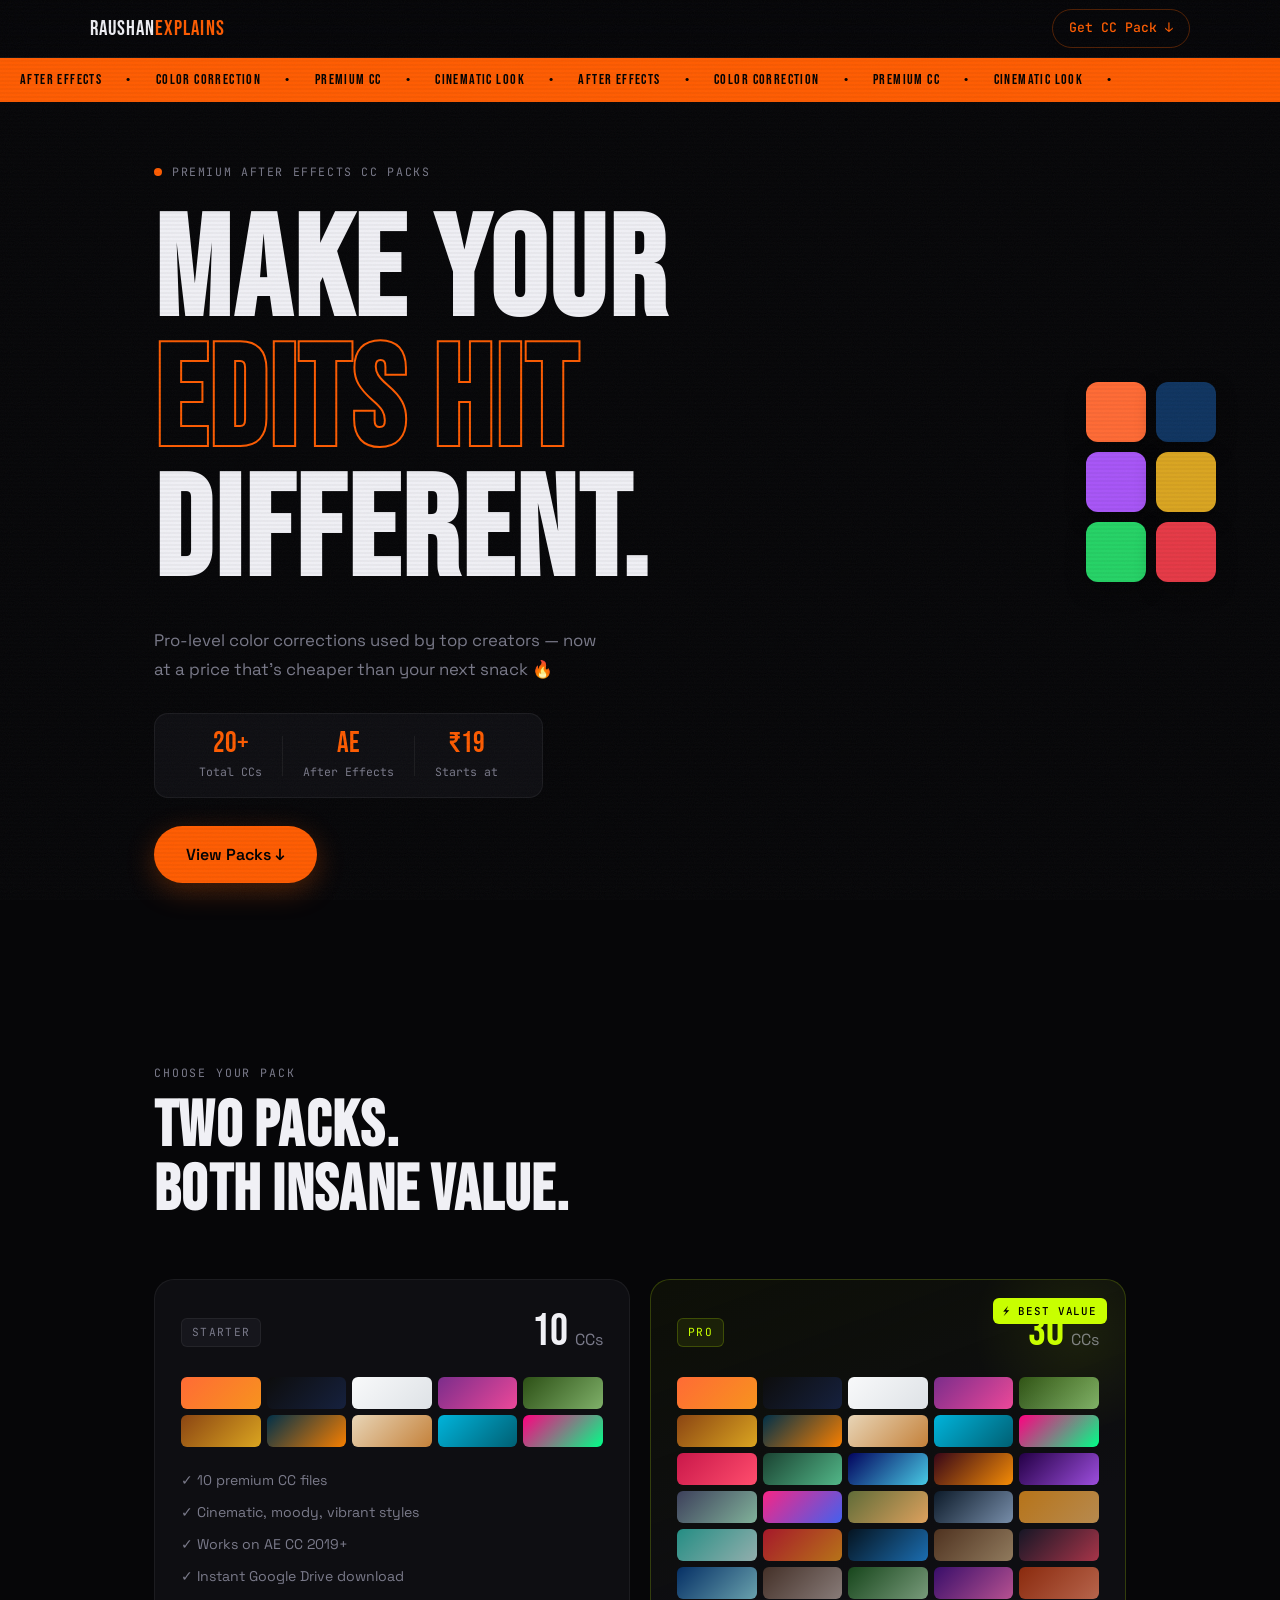
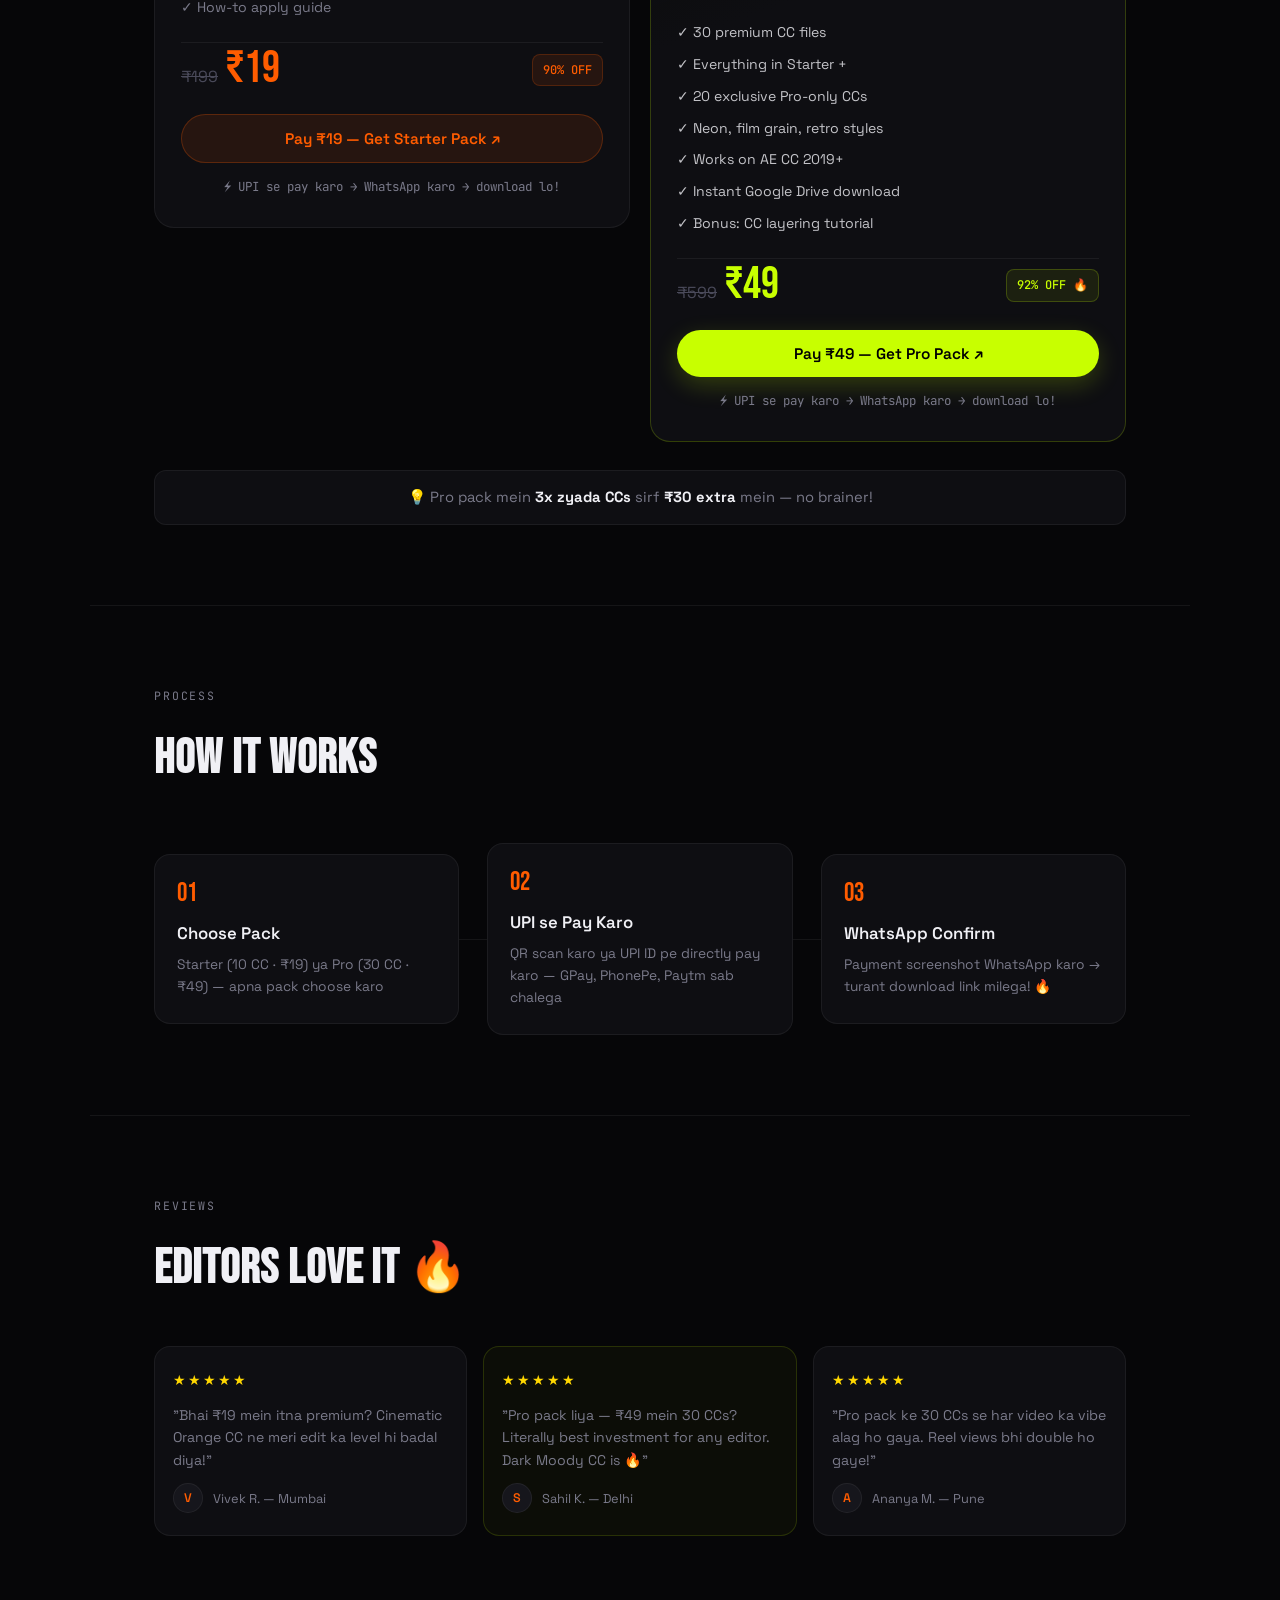
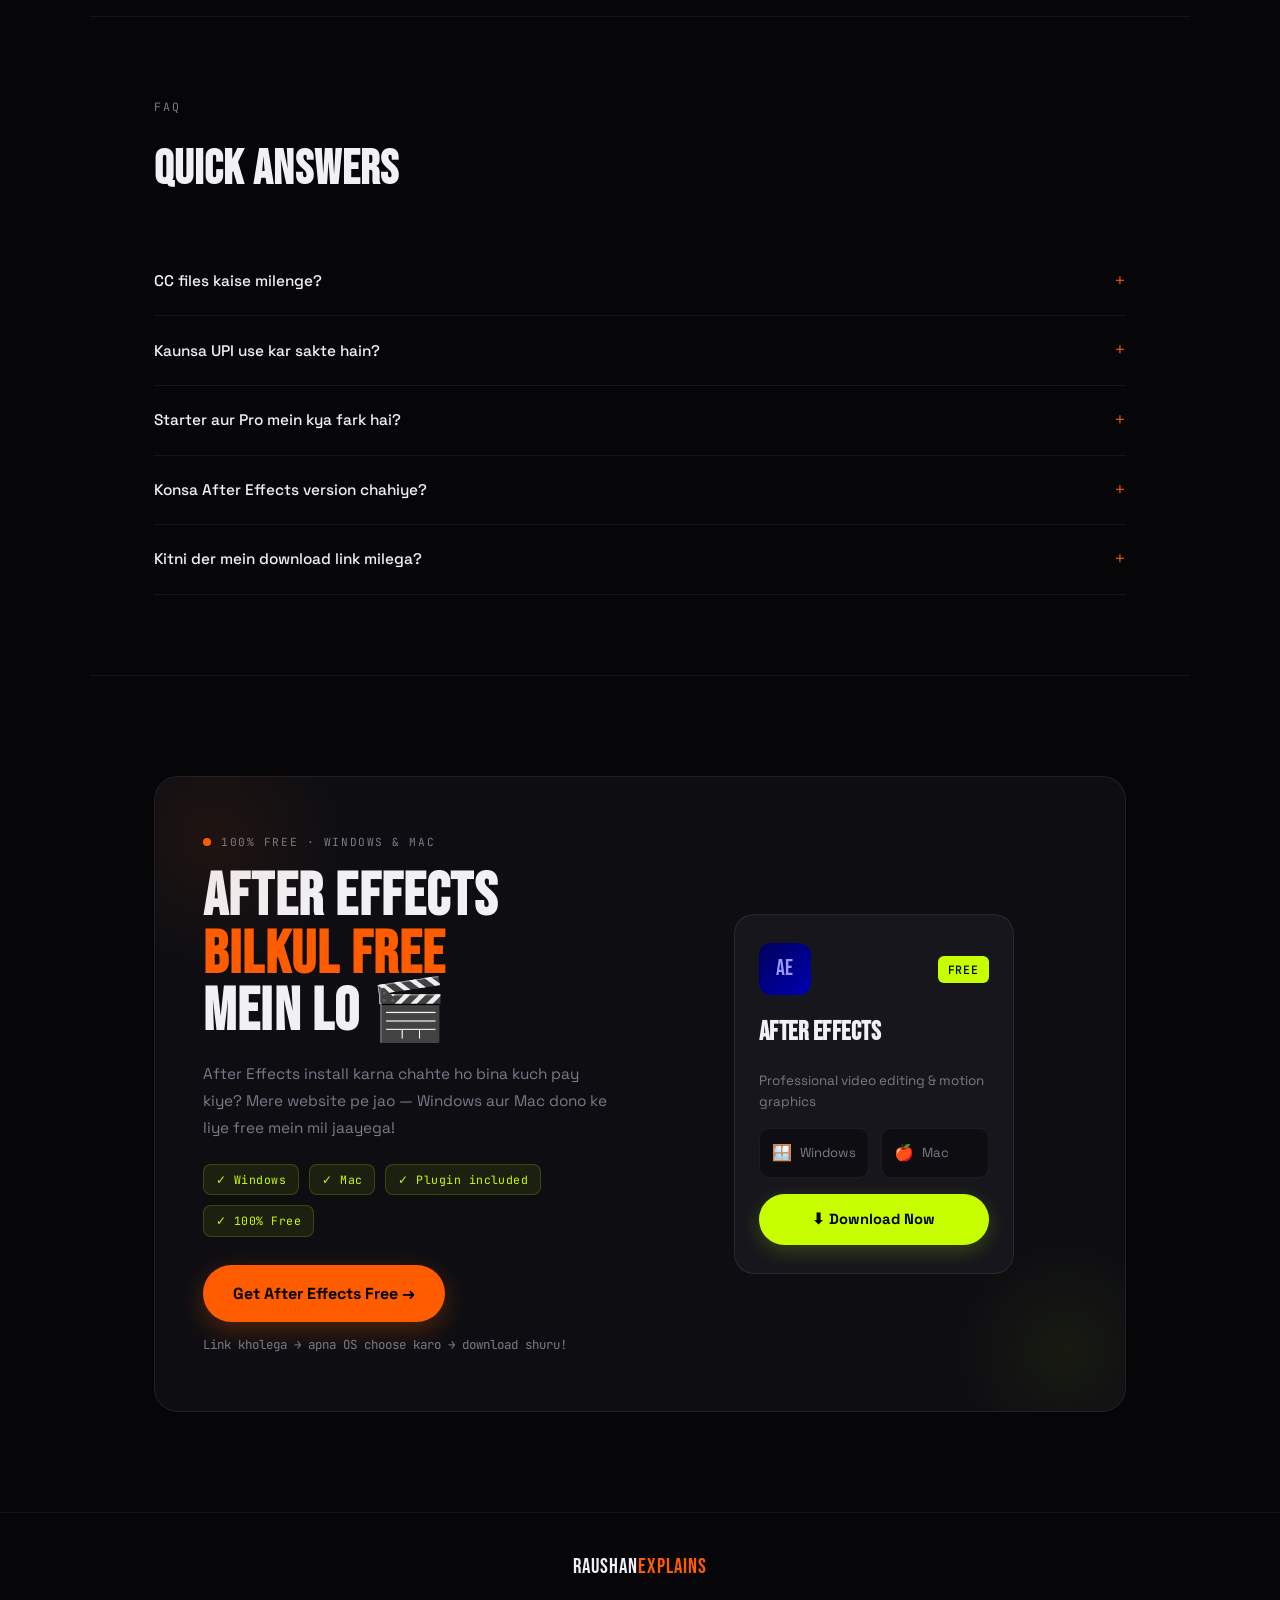
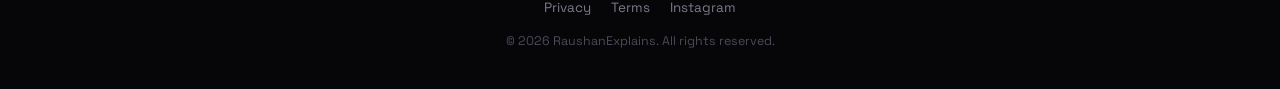
==== commit 5e376914: "changes" ====
--- a/index.html
+++ b/index.html
@@ -14,7 +14,7 @@
   <div class="grain"></div>
   <div class="scanlines"></div>
 
-  <!-- NAV -->
+  <!-- ══ NAV ══════════════════════════════════════════════ -->
   <nav class="nav" id="mainNav">
     <div class="nav-inner">
       <span class="logo">RAUSHAN<em>EXPLAINS</em></span>
@@ -22,7 +22,7 @@
     </div>
   </nav>
 
-  <!-- HERO -->
+  <!-- ══ HERO ═════════════════════════════════════════════ -->
   <section class="hero">
     <div class="hero-tape">
       <span>AFTER EFFECTS</span><span>•</span>
@@ -34,43 +34,26 @@
       <span>PREMIUM CC</span><span>•</span>
       <span>CINEMATIC LOOK</span><span>•</span>
     </div>
-
     <div class="hero-content">
       <div class="hero-kicker">
         <span class="kicker-dot"></span>
         <span>PREMIUM AFTER EFFECTS CC PACKS</span>
       </div>
-
       <h1 class="hero-title">
         <span class="ht-line">MAKE YOUR</span>
         <span class="ht-line accent-line">EDITS HIT</span>
         <span class="ht-line">DIFFERENT.</span>
       </h1>
-
-      <p class="hero-desc">
-        Pro-level color corrections used by top creators — ab super affordable price me 🔥
-      </p>
-
+      <p class="hero-desc">Pro-level color corrections used by top creators — now at a price that's cheaper than your next snack 🔥</p>
       <div class="hero-badges">
-        <div class="hbadge">
-          <span class="hbadge-num">40+</span>
-          <span class="hbadge-label">Total CCs</span>
-        </div>
+        <div class="hbadge"><span class="hbadge-num">20+</span><span class="hbadge-label">Total CCs</span></div>
         <div class="hbadge-sep"></div>
-        <div class="hbadge">
-          <span class="hbadge-num">AE</span>
-          <span class="hbadge-label">After Effects</span>
-        </div>
+        <div class="hbadge"><span class="hbadge-num">AE</span><span class="hbadge-label">After Effects</span></div>
         <div class="hbadge-sep"></div>
-        <div class="hbadge">
-          <span class="hbadge-num">₹19</span>
-          <span class="hbadge-label">Starts at</span>
-        </div>
-      </div>
-
+        <div class="hbadge"><span class="hbadge-num">₹19</span><span class="hbadge-label">Starts at</span></div>
+      </div>
       <a href="#packs" class="hero-cta">View Packs ↓</a>
     </div>
-
     <div class="swatches">
       <div class="swatch" style="--c:#ff6b35;--d:0s"></div>
       <div class="swatch" style="--c:#0f3460;--d:0.3s"></div>
@@ -81,20 +64,18 @@
     </div>
   </section>
 
-  <!-- PACKS -->
+  <!-- ══ PRICING ══════════════════════════════════════════ -->
   <section class="packs" id="packs">
     <div class="packs-label">CHOOSE YOUR PACK</div>
     <h2 class="packs-title">Two Packs.<br>Both Insane Value.</h2>
-
     <div class="packs-grid">
 
       <!-- STARTER -->
-      <div class="pack-card">
+      <div class="pack-card" id="starterCard">
         <div class="pack-top">
           <div class="pack-tag">STARTER</div>
           <div class="pack-cc-count">10 <span>CCs</span></div>
         </div>
-
         <div class="pack-colors">
           <div class="pc" style="background:linear-gradient(135deg,#ff6b35,#f7931e)"></div>
           <div class="pc" style="background:linear-gradient(135deg,#0d0d0d,#16213e)"></div>
@@ -107,7 +88,6 @@
           <div class="pc" style="background:linear-gradient(135deg,#00b4db,#005f73)"></div>
           <div class="pc" style="background:linear-gradient(135deg,#ff0080,#00ff88)"></div>
         </div>
-
         <ul class="pack-features">
           <li>✓ 10 premium CC files</li>
           <li>✓ Cinematic, moody, vibrant styles</li>
@@ -115,31 +95,23 @@
           <li>✓ Instant Google Drive download</li>
           <li>✓ How-to apply guide</li>
         </ul>
-
         <div class="pack-price-row">
-          <div>
-            <span class="pack-old">₹199</span>
-            <span class="pack-new">₹19</span>
-          </div>
+          <div><span class="pack-old">₹199</span><span class="pack-new">₹19</span></div>
           <span class="pack-off">90% OFF</span>
         </div>
-
-        <button type="button" class="pack-btn" onclick="onPayClick('starter')">
+        <button class="pack-btn" onclick="openPayModal('starter')">
           Pay ₹19 — Get Starter Pack ↗
         </button>
-
-        <p class="pack-note">⚡ Pay karo → payment page khulega</p>
+        <p class="pack-note">⚡ UPI se pay karo → WhatsApp karo → download lo!</p>
       </div>
 
       <!-- PRO -->
-      <div class="pack-card pack-card--pro">
+      <div class="pack-card pack-card--pro" id="proCard">
         <div class="pack-best">⚡ BEST VALUE</div>
-
         <div class="pack-top">
           <div class="pack-tag pack-tag--pro">PRO</div>
           <div class="pack-cc-count pro-count">30 <span>CCs</span></div>
         </div>
-
         <div class="pack-colors">
           <div class="pc" style="background:linear-gradient(135deg,#ff6b35,#f7931e)"></div>
           <div class="pc" style="background:linear-gradient(135deg,#0d0d0d,#16213e)"></div>
@@ -172,7 +144,6 @@
           <div class="pc pro-extra" style="background:linear-gradient(135deg,#4a0e8f,#ff6ec7)"></div>
           <div class="pc pro-extra" style="background:linear-gradient(135deg,#bf360c,#ff8a65)"></div>
         </div>
-
         <ul class="pack-features">
           <li>✓ 30 premium CC files</li>
           <li>✓ Everything in Starter +</li>
@@ -180,80 +151,175 @@
           <li>✓ Neon, film grain, retro styles</li>
           <li>✓ Works on AE CC 2019+</li>
           <li>✓ Instant Google Drive download</li>
-          <li>✓ How-to apply guide</li>
+          <li>✓ Bonus: CC layering tutorial</li>
         </ul>
-
         <div class="pack-price-row">
-          <div>
-            <span class="pack-old">₹499</span>
-            <span class="pack-new pack-new--pro">₹49</span>
-          </div>
-          <span class="pack-off pack-off--pro">90% OFF</span>
-        </div>
-
-        <button type="button" class="pack-btn pack-btn--pro" onclick="onPayClick('pro')">
+          <div><span class="pack-old">₹599</span><span class="pack-new pro-price">₹49</span></div>
+          <span class="pack-off pack-off--pro">92% OFF 🔥</span>
+        </div>
+        <button class="pack-btn pack-btn--pro" onclick="openPayModal('pro')">
           Pay ₹49 — Get Pro Pack ↗
         </button>
-
-        <p class="pack-note">🚀 Best deal for serious editors</p>
-      </div>
-    </div>
-  </section>
-
-  <!-- HOW IT WORKS -->
-  <section class="steps">
-    <div class="section-kicker">HOW IT WORKS</div>
-    <h2 class="section-title">Super Simple Process</h2>
-
-    <div class="steps-grid">
+        <p class="pack-note">⚡ UPI se pay karo → WhatsApp karo → download lo!</p>
+      </div>
+
+    </div>
+    <p class="compare-note">💡 Pro pack mein <strong>3x zyada CCs</strong> sirf <strong>₹30 extra</strong> mein — no brainer!</p>
+  </section>
+
+  <!-- ══ HOW IT WORKS ══════════════════════════════════════ -->
+  <section class="how">
+    <div class="how-label">PROCESS</div>
+    <h2 class="how-title">How it works</h2>
+    <div class="steps">
       <div class="step-item">
-        <div class="step-num">01</div>
-        <h3>Select Pack</h3>
-        <p>Starter ya Pro — jo chahiye choose karo.</p>
-      </div>
-
+        <div class="step-n">01</div>
+        <h3>Choose Pack</h3>
+        <p>Starter (10 CC · ₹19) ya Pro (30 CC · ₹49) — apna pack choose karo</p>
+      </div>
+      <div class="step-line"></div>
       <div class="step-item">
-        <div class="step-num">02</div>
-        <h3>Pay Securely</h3>
-        <p>Razorpay ke through fast payment karo.</p>
-      </div>
-
+        <div class="step-n">02</div>
+        <h3>UPI se Pay Karo</h3>
+        <p>QR scan karo ya UPI ID pe directly pay karo — GPay, PhonePe, Paytm sab chalega</p>
+      </div>
+      <div class="step-line"></div>
       <div class="step-item">
-        <div class="step-num">03</div>
-        <h3>Download Instantly</h3>
-        <p>Payment ke baad success page pe pack access milega.</p>
-      </div>
-    </div>
-  </section>
-
-  <!-- FAQ -->
+        <div class="step-n">03</div>
+        <h3>WhatsApp Confirm</h3>
+        <p>Payment screenshot WhatsApp karo → turant download link milega! 🔥</p>
+      </div>
+    </div>
+  </section>
+
+  <!-- ══ REVIEWS ════════════════════════════════════════════ -->
+  <section class="reviews">
+    <div class="reviews-label">REVIEWS</div>
+    <h2 class="reviews-title">Editors love it 🔥</h2>
+    <div class="reviews-grid">
+      <div class="review-card">
+        <div class="stars">★★★★★</div>
+        <p>"Bhai ₹19 mein itna premium? Cinematic Orange CC ne meri edit ka level hi badal diya!"</p>
+        <div class="reviewer"><div class="rv-av">V</div><span>Vivek R. — Mumbai</span></div>
+      </div>
+      <div class="review-card review-card--hl">
+        <div class="stars">★★★★★</div>
+        <p>"Pro pack liya — ₹49 mein 30 CCs? Literally best investment for any editor. Dark Moody CC is 🔥"</p>
+        <div class="reviewer"><div class="rv-av">S</div><span>Sahil K. — Delhi</span></div>
+      </div>
+      <div class="review-card">
+        <div class="stars">★★★★★</div>
+        <p>"Pro pack ke 30 CCs se har video ka vibe alag ho gaya. Reel views bhi double ho gaye!"</p>
+        <div class="reviewer"><div class="rv-av">A</div><span>Ananya M. — Pune</span></div>
+      </div>
+    </div>
+  </section>
+
+  <!-- ══ FAQ ════════════════════════════════════════════════ -->
   <section class="faq">
-    <div class="section-kicker">FAQ</div>
-    <h2 class="section-title">Questions? Sorted.</h2>
-
+    <div class="faq-label">FAQ</div>
+    <h2 class="faq-title">Quick answers</h2>
     <div class="faq-list">
-      <div class="faq-item">
-        <h3>Ye files kis software me chalengi?</h3>
-        <p>Adobe After Effects CC 2019+ me best kaam karegi.</p>
-      </div>
-
-      <div class="faq-item">
-        <h3>Payment ke baad file kaise milegi?</h3>
-        <p>Payment complete hone ke baad tum success page pe redirect ho jaoge.</p>
-      </div>
-
-      <div class="faq-item">
-        <h3>Starter aur Pro me kya difference hai?</h3>
-        <p>Starter me 10 CCs hain, Pro me 30 CCs aur extra premium looks hain.</p>
-      </div>
-
-      <div class="faq-item">
-        <h3>Koi issue aaya to?</h3>
-        <p>Success page pe WhatsApp support button hai — udhar message kar dena.</p>
-      </div>
-    </div>
-  </section>
+      <details class="faq-item">
+        <summary>CC files kaise milenge?<span>+</span></summary>
+        <p>UPI se pay karo → payment screenshot WhatsApp karo +91 93042 86957 pe → main turant download link dunga!</p>
+      </details>
+      <details class="faq-item">
+        <summary>Kaunsa UPI use kar sakte hain?<span>+</span></summary>
+        <p>GPay, PhonePe, Paytm, koi bhi UPI app — sab chalega. QR scan karo ya UPI ID: 9304286957@ybl</p>
+      </details>
+      <details class="faq-item">
+        <summary>Starter aur Pro mein kya fark hai?<span>+</span></summary>
+        <p>Starter mein 10 CC files hain ₹19 mein. Pro mein 30 CC files hain ₹49 mein — 20 exclusive Pro-only styles ke saath.</p>
+      </details>
+      <details class="faq-item">
+        <summary>Konsa After Effects version chahiye?<span>+</span></summary>
+        <p>AE CC 2019 aur uske baad ke saare versions mein kaam karega.</p>
+      </details>
+      <details class="faq-item">
+        <summary>Kitni der mein download link milega?<span>+</span></summary>
+        <p>WhatsApp pe screenshot bhejo — main 30 minutes ke andar link de dunga 🙏</p>
+      </details>
+    </div>
+  </section>
+
+  <!-- ══ FREE AE SECTION ═══════════════════════════════════ -->
+  <section class="free-ae" id="free-ae">
+    <div class="free-ae-inner">
+      <div class="free-ae-left">
+        <div class="free-ae-kicker"><span class="kicker-dot"></span><span>100% FREE · WINDOWS & MAC</span></div>
+        <h2 class="free-ae-title">After Effects<br><em>Bilkul Free</em><br>Mein Lo 🎬</h2>
+        <p class="free-ae-desc">After Effects install karna chahte ho bina kuch pay kiye? Mere website pe jao — Windows aur Mac dono ke liye free mein mil jaayega!</p>
+        <div class="free-ae-tags"><span>✓ Windows</span><span>✓ Mac</span><span>✓ Plugin included</span><span>✓ 100% Free</span></div>
+        <a href="https://satvrn.li/" target="_blank" rel="noopener noreferrer" class="free-ae-btn">Get After Effects Free →</a>
+        <p class="free-ae-note">Link kholega → apna OS choose karo → download shuru!</p>
+      </div>
+      <div class="free-ae-right">
+        <div class="ae-card">
+          <div class="ae-card-top"><div class="ae-icon">Ae</div><span class="ae-badge">FREE</span></div>
+          <h3>After Effects</h3>
+          <p>Professional video editing & motion graphics</p>
+          <div class="ae-os">
+            <div class="ae-os-item"><span class="os-icon">🪟</span><span>Windows</span></div>
+            <div class="ae-os-item"><span class="os-icon">🍎</span><span>Mac</span></div>
+          </div>
+          <a href="https://satvrn.li/" target="_blank" rel="noopener noreferrer" class="ae-dl-btn">⬇ Download Now</a>
+        </div>
+      </div>
+    </div>
+  </section>
+
+  <!-- ══ FOOTER ═════════════════════════════════════════════ -->
+  <footer class="footer">
+    <span class="footer-logo">RAUSHAN<em>EXPLAINS</em></span>
+    <div class="footer-links">
+      <a href="#">Privacy</a><a href="#">Terms</a>
+      <a href="https://instagram.com/raushanexplains" target="_blank">Instagram</a>
+    </div>
+    <p class="footer-copy">© 2026 RaushanExplains. All rights reserved.</p>
+  </footer>
+
+  <!-- ══ PAYMENT MODAL ══════════════════════════════════════ -->
+  <div class="modal-overlay" id="payModal" onclick="closeModal(event)">
+    <div class="modal-box">
+      <button class="modal-close" onclick="closePayModal()">✕</button>
+
+      <div class="modal-header">
+        <div class="modal-pack-tag" id="modalPackTag">STARTER</div>
+        <div class="modal-price" id="modalPrice">₹19</div>
+      </div>
+
+      <p class="modal-title">UPI se Pay Karo</p>
+
+      <!-- QR Code -->
+      <div class="qr-wrap">
+        <img src="qr.jpeg" alt="PhonePe QR Code" class="qr-img" />
+        <p class="qr-label">Koi bhi UPI app se scan karo</p>
+      </div>
+
+      <!-- UPI ID copy -->
+      <div class="upi-box">
+        <span class="upi-label">UPI ID</span>
+        <span class="upi-id" id="upiId">9304286957@ybl</span>
+        <button class="upi-copy" onclick="copyUPI()">Copy</button>
+      </div>
+
+      <!-- Steps -->
+      <div class="modal-steps">
+        <div class="modal-step"><span class="ms-n">1</span><span>QR scan karo ya UPI ID copy karo</span></div>
+        <div class="modal-step"><span class="ms-n">2</span><span id="modalAmount">₹19 pay karo</span></div>
+        <div class="modal-step"><span class="ms-n">3</span><span>Screenshot lo aur WhatsApp karo</span></div>
+      </div>
+
+      <!-- WhatsApp Button -->
+      <a class="wa-pay-btn" id="waPayBtn" href="#" target="_blank">
+        💬 Payment Done! WhatsApp Karo →
+      </a>
+
+      <p class="modal-note">Screenshot bhejo → 30 min mein download link milega 🙏</p>
+    </div>
+  </div>
 
   <script src="script.js"></script>
 </body>
-</html>+</html>
--- a/style.css
+++ b/style.css
@@ -24,9 +24,7 @@
   padding: 0
 }
 
-html {
-  scroll-behavior: smooth
-}
+html { scroll-behavior: smooth }
 
 body {
   background: var(--bg);
@@ -38,1232 +36,440 @@
   -webkit-font-smoothing: antialiased;
 }
 
-a {
-  color: inherit;
-  text-decoration: none
-}
+a { color: inherit; text-decoration: none }
 
 /* ══ Grain & Scanlines ══════════════════════════════════ */
 .grain {
-  position: fixed;
-  inset: 0;
-  pointer-events: none;
-  z-index: 998;
-  opacity: 0.04;
+  position: fixed; inset: 0; pointer-events: none; z-index: 998; opacity: 0.04;
   background-image: url("data:image/svg+xml,%3Csvg viewBox='0 0 200 200' xmlns='http://www.w3.org/2000/svg'%3E%3Cfilter id='n'%3E%3CfeTurbulence type='fractalNoise' baseFrequency='0.85' numOctaves='4' stitchTiles='stitch'/%3E%3C/filter%3E%3Crect width='100%25' height='100%25' filter='url(%23n)'/%3E%3C/svg%3E");
   background-size: 180px 180px;
 }
 
 .scanlines {
-  position: fixed;
-  inset: 0;
-  pointer-events: none;
-  z-index: 997;
-  background: repeating-linear-gradient(0deg, transparent, transparent 2px, rgba(0, 0, 0, 0.03) 2px, rgba(0, 0, 0, 0.03) 4px);
+  position: fixed; inset: 0; pointer-events: none; z-index: 997;
+  background: repeating-linear-gradient(0deg, transparent, transparent 2px, rgba(0,0,0,0.03) 2px, rgba(0,0,0,0.03) 4px);
 }
 
 /* ══ Sticky Download Banner ═════════════════════════════ */
 .dl-banner {
-  position: fixed;
-  bottom: -130px;
-  left: 0;
-  right: 0;
-  z-index: 600;
+  position: fixed; bottom: -130px; left: 0; right: 0; z-index: 600;
   padding: 0 16px 16px;
   transition: bottom 0.44s cubic-bezier(0.34, 1.56, 0.64, 1);
   pointer-events: none;
 }
-
-.dl-banner.show {
-  bottom: 0;
+.dl-banner.show { bottom: 0; pointer-events: auto; }
+.dl-banner-inner {
+  max-width: 700px; margin: 0 auto; background: var(--bg2);
+  border: 1px solid rgba(255, 92, 0, 0.28); border-radius: 16px;
+  padding: 14px 18px; display: flex; align-items: center; gap: 14px;
+  box-shadow: 0 8px 40px rgba(0,0,0,0.55), 0 0 0 1px rgba(255,92,0,0.08);
+}
+.dl-banner-left { display: flex; align-items: center; gap: 12px; flex: 1; min-width: 0; }
+.dl-banner-emoji { font-size: 1.5rem; flex-shrink: 0 }
+.dl-banner-title { font-size: 0.92rem; font-weight: 600; color: var(--text); line-height: 1.3; }
+.dl-banner-sub { font-size: 0.74rem; color: var(--text2); font-family: var(--font-mono); margin-top: 2px; }
+.dl-banner-btn {
+  background: var(--accent); color: #000; font-weight: 700; font-size: 0.88rem;
+  padding: 10px 22px; border-radius: 999px; text-decoration: none; white-space: nowrap;
+  flex-shrink: 0; transition: background 0.16s, transform 0.16s;
+  box-shadow: 0 4px 18px rgba(255,92,0,0.34);
+  animation: bannerGlow 2.2s ease-in-out infinite;
+}
+.dl-banner-btn:hover { background: var(--accent2); transform: translateY(-1px); animation: none; }
+@keyframes bannerGlow {
+  0%, 100% { box-shadow: 0 4px 18px rgba(255,92,0,0.34) }
+  50% { box-shadow: 0 4px 28px rgba(255,92,0,0.60) }
+}
+.dl-banner-close {
+  background: none; border: 1px solid rgba(255,255,255,0.08); color: var(--text3);
+  width: 28px; height: 28px; border-radius: 50%; cursor: pointer; font-size: 0.72rem;
+  flex-shrink: 0; transition: color 0.15s; display: flex; align-items: center; justify-content: center;
+}
+.dl-banner-close:hover { color: var(--text) }
+
+/* ══ Nav ════════════════════════════════════════════════ */
+.nav {
+  position: fixed; top: 0; left: 0; right: 0; z-index: 100; height: 58px; padding: 0 5%;
+  display: flex; align-items: center; background: rgba(6,6,8,0.88);
+  backdrop-filter: blur(16px); border-bottom: 1px solid var(--line);
+  transition: background 0.2s, box-shadow 0.2s;
+}
+.nav.scrolled { background: rgba(6,6,8,0.96); box-shadow: 0 4px 20px rgba(0,0,0,0.4); }
+.nav-inner { width: 100%; max-width: 1100px; margin: auto; display: flex; align-items: center; justify-content: space-between }
+.logo { font-family: var(--font-display); font-size: 1.3rem; letter-spacing: 0.05em; color: var(--text) }
+.logo em { color: var(--accent); font-style: normal }
+.nav-btn {
+  font-size: 0.82rem; font-weight: 500; font-family: var(--font-mono); color: var(--accent);
+  border: 1px solid rgba(255,92,0,0.3); padding: 7px 16px; border-radius: 999px;
+  transition: background 0.18s, color 0.18s;
+}
+.nav-btn:hover { background: var(--accent); color: #000 }
+
+/* ══ Hero ═══════════════════════════════════════════════ */
+.hero { min-height: 100vh; display: flex; flex-direction: column; position: relative; overflow: hidden; padding-top: 58px; }
+.hero-tape {
+  display: flex; gap: 24px; padding: 10px 20px; overflow: hidden;
+  animation: tape 18s linear infinite; white-space: nowrap; background: var(--accent);
+}
+.hero-tape span { font-family: var(--font-display); font-size: 0.88rem; letter-spacing: 0.1em; color: #000; flex-shrink: 0; }
+@keyframes tape { 0% { transform: translateX(0) } 100% { transform: translateX(-50%) } }
+.hero-content {
+  flex: 1; display: flex; flex-direction: column; justify-content: center;
+  padding: 60px 5% 80px; max-width: 1100px; margin: auto; width: 100%; gap: 28px;
+  position: relative; z-index: 2;
+}
+.hero-kicker { display: flex; align-items: center; gap: 10px; font-family: var(--font-mono); font-size: 0.72rem; letter-spacing: 0.14em; color: var(--text2); }
+.kicker-dot { width: 8px; height: 8px; background: var(--accent); border-radius: 50%; animation: pulse 2s ease-in-out infinite; }
+@keyframes pulse { 0%, 100% { opacity: 1; transform: scale(1) } 50% { opacity: 0.5; transform: scale(0.8) } }
+.hero-title { font-family: var(--font-display); font-size: clamp(4rem, 11vw, 9rem); line-height: 0.92; letter-spacing: 0.02em; max-width: 800px; }
+.ht-line { display: block }
+.accent-line { color: transparent; -webkit-text-stroke: 2px var(--accent) }
+.hero-desc { font-size: 1.05rem; color: var(--text2); max-width: 460px; line-height: 1.75 }
+.hero-badges { display: flex; align-items: center; background: var(--bg2); border: 1px solid var(--line); border-radius: 14px; padding: 16px 24px; width: fit-content; }
+.hbadge { display: flex; flex-direction: column; align-items: center; padding: 0 20px }
+.hbadge-num { font-family: var(--font-display); font-size: 1.8rem; color: var(--accent); line-height: 1 }
+.hbadge-label { font-size: 0.72rem; color: var(--text2); margin-top: 3px; font-family: var(--font-mono) }
+.hbadge-sep { width: 1px; height: 40px; background: var(--line) }
+.hero-cta {
+  display: inline-flex; align-items: center; gap: 8px; background: var(--accent); color: #000;
+  font-weight: 600; font-size: 1rem; padding: 15px 32px; border-radius: 999px;
+  box-shadow: 0 8px 28px rgba(255,92,0,0.28); transition: background 0.18s, transform 0.15s; width: fit-content;
+}
+.hero-cta:hover { background: var(--accent2); transform: translateY(-2px) }
+.swatches { position: absolute; right: 5%; top: 50%; transform: translateY(-50%); display: grid; grid-template-columns: 1fr 1fr; gap: 10px; pointer-events: none; z-index: 1; }
+.swatch { width: 60px; height: 60px; border-radius: 12px; background: var(--c); animation: swatchFloat 3s ease-in-out infinite; animation-delay: var(--d); box-shadow: 0 8px 20px rgba(0,0,0,0.4); }
+@keyframes swatchFloat { 0%, 100% { transform: translateY(0) } 50% { transform: translateY(-10px) } }
+
+/* ══ Packs Section ══════════════════════════════════════ */
+.packs { max-width: 1100px; margin: auto; padding: 100px 5% 80px }
+.packs-label { font-family: var(--font-mono); font-size: 0.72rem; letter-spacing: 0.16em; color: var(--text2); margin-bottom: 12px; }
+.packs-title { font-family: var(--font-display); font-size: clamp(2.4rem, 5vw, 4rem); line-height: 1; letter-spacing: 0.02em; margin-bottom: 56px; }
+.packs-grid { display: grid; grid-template-columns: 1fr 1fr; gap: 20px; align-items: start }
+.pack-card {
+  background: var(--bg2); border: 1px solid var(--line); border-radius: 20px; padding: 30px 26px;
+  display: flex; flex-direction: column; gap: 22px;
+  transition: transform 0.2s, border-color 0.2s; position: relative; overflow: hidden;
+}
+.pack-card:hover { transform: translateY(-4px); border-color: rgba(255,255,255,0.12) }
+.pack-card--pro { border-color: rgba(200,255,0,0.2); background: linear-gradient(160deg, rgba(200,255,0,0.04) 0%, var(--bg2) 40%); }
+.pack-card--pro:hover { border-color: rgba(200,255,0,0.4) }
+.pack-card--pro::before { content: ""; position: absolute; top: -60px; right: -60px; width: 220px; height: 220px; background: radial-gradient(circle, rgba(200,255,0,0.08), transparent 65%); pointer-events: none; }
+.pack-best { position: absolute; top: 18px; right: 18px; font-family: var(--font-mono); font-size: 0.68rem; font-weight: 500; letter-spacing: 0.08em; color: #000; background: var(--pro); padding: 4px 10px; border-radius: 6px; }
+.pack-top { display: flex; align-items: center; justify-content: space-between }
+.pack-tag { font-family: var(--font-mono); font-size: 0.7rem; letter-spacing: 0.12em; color: var(--text2); background: var(--bg3); border: 1px solid var(--line); padding: 4px 10px; border-radius: 6px; }
+.pack-tag--pro { color: var(--pro); background: rgba(200,255,0,0.08); border-color: rgba(200,255,0,0.2) }
+.pack-cc-count { font-family: var(--font-display); font-size: 2.8rem; color: var(--text); line-height: 1 }
+.pack-cc-count span { font-size: 1rem; color: var(--text2); font-family: var(--font-body) }
+.pro-count { color: var(--pro) }
+.pack-colors { display: grid; grid-template-columns: repeat(5, 1fr); gap: 6px }
+.pc { height: 32px; border-radius: 6px; transition: transform 0.15s }
+.pc:hover { transform: scale(1.08) }
+.pro-extra { opacity: 0.7 }
+.pack-features { list-style: none; display: flex; flex-direction: column; gap: 8px }
+.pack-features li { font-size: 0.88rem; color: var(--text2); display: flex; align-items: center; gap: 8px }
+.pack-card--pro .pack-features li { color: rgba(240,240,245,0.8) }
+.pack-price-row { display: flex; align-items: center; justify-content: space-between; padding-top: 4px; border-top: 1px solid var(--line); }
+.pack-old { font-size: 1rem; color: var(--text3); text-decoration: line-through; margin-right: 8px }
+.pack-new { font-family: var(--font-display); font-size: 2.8rem; color: var(--accent); line-height: 1 }
+.pro-price { color: var(--pro) }
+.pack-off { font-family: var(--font-mono); font-size: 0.75rem; font-weight: 500; background: rgba(255,92,0,0.1); color: var(--accent); border: 1px solid rgba(255,92,0,0.2); padding: 5px 10px; border-radius: 8px; }
+.pack-off--pro { background: rgba(200,255,0,0.08); color: var(--pro); border-color: rgba(200,255,0,0.2) }
+.pack-btn {
+  width: 100%; padding: 14px; border-radius: 999px; border: none; cursor: pointer;
+  background: rgba(255,92,0,0.1); border: 1px solid rgba(255,92,0,0.25); color: var(--accent);
+  font-family: var(--font-body); font-size: 0.96rem; font-weight: 600; text-align: center;
+  transition: background 0.18s, transform 0.15s, box-shadow 0.18s; display: block;
+}
+.pack-btn:hover { background: var(--accent); color: #000; transform: translateY(-1px); box-shadow: 0 8px 24px rgba(255,92,0,0.28) }
+.pack-btn--pro { background: var(--pro); color: #000; border: none; box-shadow: 0 8px 24px rgba(200,255,0,0.2); }
+.pack-btn--pro:hover { background: var(--pro2); box-shadow: 0 10px 28px rgba(200,255,0,0.3) }
+.pack-note { font-size: 0.78rem; color: var(--text2); text-align: center; line-height: 1.6; font-family: var(--font-mono); margin-top: -8px; }
+.pack-note strong { color: var(--text) }
+.compare-note { text-align: center; margin-top: 28px; font-size: 0.92rem; color: var(--text2); background: var(--bg2); border: 1px solid var(--line); border-radius: 12px; padding: 14px; }
+.compare-note strong { color: var(--text) }
+
+/* ══ How It Works ═══════════════════════════════════════ */
+.how { max-width: 1100px; margin: auto; padding: 80px 5%; border-top: 1px solid var(--line); }
+.how-label { font-family: var(--font-mono); font-size: 0.72rem; letter-spacing: 0.16em; color: var(--text2); margin-bottom: 12px }
+.how-title { font-family: var(--font-display); font-size: clamp(2rem, 4vw, 3rem); letter-spacing: 0.02em; margin-bottom: 44px }
+.steps { display: flex; align-items: center; gap: 0; flex-wrap: wrap }
+.step-item { flex: 1; min-width: 200px; background: var(--bg2); border: 1px solid var(--line); border-radius: 16px; padding: 26px 22px; }
+.step-n { font-family: var(--font-display); font-size: 1.6rem; color: var(--accent); margin-bottom: 12px; line-height: 1 }
+.step-item h3 { font-size: 1.05rem; font-weight: 600; margin-bottom: 6px }
+.step-item p { font-size: 0.86rem; color: var(--text2); line-height: 1.6 }
+.step-line { width: 28px; height: 1px; background: var(--line); flex-shrink: 0 }
+
+/* ══ Reviews ════════════════════════════════════════════ */
+.reviews { max-width: 1100px; margin: auto; padding: 80px 5%; border-top: 1px solid var(--line); }
+.reviews-label { font-family: var(--font-mono); font-size: 0.72rem; letter-spacing: 0.16em; color: var(--text2); margin-bottom: 12px }
+.reviews-title { font-family: var(--font-display); font-size: clamp(2rem, 4vw, 3rem); letter-spacing: 0.02em; margin-bottom: 36px }
+.reviews-grid { display: grid; grid-template-columns: repeat(3, 1fr); gap: 16px }
+.review-card { background: var(--bg2); border: 1px solid var(--line); border-radius: 16px; padding: 22px 18px; display: flex; flex-direction: column; gap: 12px; }
+.review-card--hl { background: rgba(200,255,0,0.03); border-color: rgba(200,255,0,0.15) }
+.stars { color: #ffd700; font-size: 0.86rem; letter-spacing: 2px }
+.review-card p { font-size: 0.88rem; color: var(--text2); line-height: 1.6; flex: 1 }
+.reviewer { display: flex; align-items: center; gap: 10px; margin-top: auto }
+.rv-av { width: 30px; height: 30px; background: var(--bg3); border: 1px solid var(--line); border-radius: 50%; display: flex; align-items: center; justify-content: center; font-size: 0.78rem; font-weight: 600; color: var(--accent); }
+.reviewer span { font-size: 0.8rem; color: var(--text2) }
+
+/* ══ FAQ ════════════════════════════════════════════════ */
+.faq { max-width: 1100px; margin: auto; padding: 80px 5%; border-top: 1px solid var(--line) }
+.faq-label { font-family: var(--font-mono); font-size: 0.72rem; letter-spacing: 0.16em; color: var(--text2); margin-bottom: 12px }
+.faq-title { font-family: var(--font-display); font-size: clamp(2rem, 4vw, 3rem); letter-spacing: 0.02em; margin-bottom: 36px }
+.faq-list { display: flex; flex-direction: column }
+.faq-item { border-bottom: 1px solid var(--line) }
+.faq-item summary { padding: 18px 0; font-size: 0.96rem; font-weight: 500; cursor: pointer; list-style: none; display: flex; justify-content: space-between; align-items: center; color: var(--text); transition: color 0.15s; }
+.faq-item summary::-webkit-details-marker { display: none }
+.faq-item summary span { font-size: 1.2rem; color: var(--accent); font-weight: 300; transition: transform 0.2s }
+.faq-item[open] summary span { transform: rotate(45deg) }
+.faq-item[open] summary { color: var(--accent) }
+.faq-item p { padding: 0 0 18px; color: var(--text2); font-size: 0.9rem; line-height: 1.7; max-width: 620px }
+
+/* ══ Free AE Section ════════════════════════════════════ */
+.free-ae { border-top: 1px solid var(--line); padding: 100px 5%; max-width: 1100px; margin: auto }
+.free-ae-inner { display: grid; grid-template-columns: 1fr 1fr; gap: 60px; align-items: center; background: var(--bg2); border: 1px solid rgba(255,255,255,0.08); border-radius: 24px; padding: 56px 48px; position: relative; overflow: hidden; }
+.free-ae-inner::before { content: ""; position: absolute; top: -80px; left: -80px; width: 280px; height: 280px; background: radial-gradient(circle, rgba(255,92,0,0.07), transparent 65%); pointer-events: none; }
+.free-ae-inner::after { content: ""; position: absolute; bottom: -60px; right: -60px; width: 240px; height: 240px; background: radial-gradient(circle, rgba(200,255,0,0.05), transparent 65%); pointer-events: none; }
+.free-ae-kicker { display: flex; align-items: center; gap: 10px; font-family: var(--font-mono); font-size: 0.7rem; letter-spacing: 0.14em; color: var(--text2); margin-bottom: 16px; }
+.free-ae-title { font-family: var(--font-display); font-size: clamp(2.4rem, 5vw, 3.8rem); line-height: 0.95; letter-spacing: 0.02em; margin-bottom: 20px; }
+.free-ae-title em { color: var(--accent); font-style: normal }
+.free-ae-desc { font-size: 0.96rem; color: var(--text2); line-height: 1.75; max-width: 420px; margin-bottom: 22px }
+.free-ae-tags { display: flex; gap: 10px; flex-wrap: wrap; margin-bottom: 28px }
+.free-ae-tags span { font-family: var(--font-mono); font-size: 0.72rem; color: var(--pro); background: rgba(200,255,0,0.08); border: 1px solid rgba(200,255,0,0.18); padding: 5px 12px; border-radius: 8px; letter-spacing: 0.04em; }
+.free-ae-btn { display: inline-flex; align-items: center; gap: 8px; background: var(--accent); color: #000; font-weight: 700; font-size: 1rem; padding: 15px 30px; border-radius: 999px; box-shadow: 0 8px 26px rgba(255,92,0,0.28); transition: background 0.18s, transform 0.15s; width: fit-content; }
+.free-ae-btn:hover { background: var(--accent2); transform: translateY(-2px) }
+.free-ae-note { font-size: 0.78rem; color: var(--text2); font-family: var(--font-mono); margin-top: 12px }
+.free-ae-right { display: flex; justify-content: center; align-items: center }
+.ae-card { background: var(--bg3); border: 1px solid rgba(255,255,255,0.08); border-radius: 20px; padding: 28px 24px; display: flex; flex-direction: column; gap: 16px; width: 100%; max-width: 280px; position: relative; z-index: 1; }
+.ae-card-top { display: flex; align-items: center; justify-content: space-between }
+.ae-icon { width: 52px; height: 52px; background: linear-gradient(135deg, #00005b, #0000b3); border-radius: 12px; display: flex; align-items: center; justify-content: center; font-family: var(--font-display); font-size: 1.4rem; color: #9999ff; letter-spacing: 0.02em; }
+.ae-badge { font-family: var(--font-mono); font-size: 0.72rem; font-weight: 500; background: var(--pro); color: #000; padding: 4px 10px; border-radius: 6px; letter-spacing: 0.06em; }
+.ae-card h3 { font-family: var(--font-display); font-size: 1.6rem; letter-spacing: 0.02em; color: var(--text) }
+.ae-card p { font-size: 0.84rem; color: var(--text2); line-height: 1.55 }
+.ae-os { display: flex; gap: 12px }
+.ae-os-item { flex: 1; background: var(--bg2); border: 1px solid var(--line); border-radius: 10px; padding: 10px 12px; display: flex; align-items: center; gap: 8px; font-size: 0.82rem; color: var(--text2); }
+.os-icon { font-size: 1rem }
+.ae-dl-btn { display: flex; align-items: center; justify-content: center; gap: 8px; background: var(--pro); color: #000; font-weight: 700; font-size: 0.92rem; padding: 13px; border-radius: 999px; box-shadow: 0 6px 20px rgba(200,255,0,0.2); transition: background 0.18s, transform 0.15s; }
+.ae-dl-btn:hover { background: var(--pro2); transform: translateY(-1px) }
+
+/* ══ Footer ═════════════════════════════════════════════ */
+.footer { border-top: 1px solid var(--line); padding: 36px 5%; text-align: center; display: flex; flex-direction: column; gap: 12px; align-items: center; }
+.footer-logo { font-family: var(--font-display); font-size: 1.3rem; letter-spacing: 0.05em }
+.footer-logo em { color: var(--accent); font-style: normal }
+.footer-links { display: flex; gap: 20px; font-size: 0.84rem; color: var(--text2) }
+.footer-links a:hover { color: var(--accent) }
+.footer-copy { font-size: 0.78rem; color: var(--text3) }
+
+/* ══ Responsive ═════════════════════════════════════════ */
+@media(max-width:860px) {
+  .packs-grid { grid-template-columns: 1fr }
+  .pack-card--pro { order: -1 }
+  .swatches { display: none }
+  .hero-content { padding: 40px 5% 60px }
+  .reviews-grid { grid-template-columns: 1fr }
+  .steps { flex-direction: column }
+  .step-line { width: 1px; height: 20px }
+  .free-ae-inner { grid-template-columns: 1fr; gap: 36px; padding: 32px 24px }
+  .free-ae-right { justify-content: flex-start }
+  .ae-card { max-width: 100% }
+  .dl-banner-inner { flex-wrap: wrap; gap: 10px }
+  .dl-banner-btn { width: 100%; text-align: center; padding: 12px }
+}
+
+@media(max-width:580px) {
+  .hero-title { font-size: clamp(3rem, 14vw, 5rem) }
+  .packs, .how, .reviews, .faq, .free-ae { padding: 60px 4% }
+  .pack-colors { grid-template-columns: repeat(5, 1fr) }
+  .pack-card { padding: 22px 18px }
+  .hero-badges { padding: 12px 16px }
+  .hbadge { padding: 0 14px }
+  .free-ae { padding: 60px 4% }
+  .free-ae-inner { padding: 24px 18px }
+}
+
+/* ══ Payment Modal ══════════════════════════════════════ */
+.modal-overlay {
+  position: fixed;
+  inset: 0;
+  background: rgba(0,0,0,0.85);
+  z-index: 900;
+  display: flex;
+  align-items: center;
+  justify-content: center;
+  padding: 20px;
+  opacity: 0;
+  pointer-events: none;
+  transition: opacity 0.25s;
+  backdrop-filter: blur(6px);
+}
+.modal-overlay.show {
+  opacity: 1;
   pointer-events: auto;
 }
-
-.dl-banner-inner {
-  max-width: 700px;
-  margin: 0 auto;
+.modal-box {
   background: var(--bg2);
-  border: 1px solid rgba(255, 92, 0, 0.28);
-  border-radius: 16px;
-  padding: 14px 18px;
-  display: flex;
-  align-items: center;
-  gap: 14px;
-  box-shadow: 0 8px 40px rgba(0, 0, 0, 0.55), 0 0 0 1px rgba(255, 92, 0, 0.08);
-}
-
-.dl-banner-left {
-  display: flex;
-  align-items: center;
-  gap: 12px;
-  flex: 1;
-  min-width: 0;
-}
-
-.dl-banner-emoji {
-  font-size: 1.5rem;
-  flex-shrink: 0
-}
-
-.dl-banner-title {
-  font-size: 0.92rem;
-  font-weight: 600;
-  color: var(--text);
-  line-height: 1.3;
-}
-
-.dl-banner-sub {
-  font-size: 0.74rem;
+  border: 1px solid rgba(255,255,255,0.1);
+  border-radius: 24px;
+  padding: 32px 28px;
+  width: 100%;
+  max-width: 420px;
+  position: relative;
+  display: flex;
+  flex-direction: column;
+  gap: 20px;
+  animation: modalPop 0.3s cubic-bezier(0.34,1.56,0.64,1);
+}
+@keyframes modalPop {
+  from { transform: scale(0.88); opacity: 0 }
+  to   { transform: scale(1);    opacity: 1 }
+}
+.modal-close {
+  position: absolute;
+  top: 16px; right: 16px;
+  background: var(--bg3);
+  border: 1px solid var(--line);
   color: var(--text2);
-  font-family: var(--font-mono);
-  margin-top: 2px;
-}
-
-.dl-banner-btn {
-  background: var(--accent);
-  color: #000;
-  font-weight: 700;
-  font-size: 0.88rem;
-  padding: 10px 22px;
-  border-radius: 999px;
-  text-decoration: none;
-  white-space: nowrap;
-  flex-shrink: 0;
-  transition: background 0.16s, transform 0.16s;
-  box-shadow: 0 4px 18px rgba(255, 92, 0, 0.34);
-  animation: bannerGlow 2.2s ease-in-out infinite;
-}
-
-.dl-banner-btn:hover {
-  background: var(--accent2);
-  transform: translateY(-1px);
-  animation: none;
-}
-
-@keyframes bannerGlow {
-  0%, 100% {
-    box-shadow: 0 4px 18px rgba(255, 92, 0, 0.34)
-  }
-
-  50% {
-    box-shadow: 0 4px 28px rgba(255, 92, 0, 0.60)
-  }
-}
-
-.dl-banner-close {
-  background: none;
-  border: 1px solid rgba(255, 255, 255, 0.08);
-  color: var(--text3);
-  width: 28px;
-  height: 28px;
+  width: 32px; height: 32px;
   border-radius: 50%;
   cursor: pointer;
+  font-size: 0.8rem;
+  display: flex; align-items: center; justify-content: center;
+  transition: color 0.15s;
+}
+.modal-close:hover { color: var(--text) }
+.modal-header {
+  display: flex;
+  align-items: center;
+  justify-content: space-between;
+}
+.modal-pack-tag {
+  font-family: var(--font-mono);
   font-size: 0.72rem;
-  flex-shrink: 0;
-  transition: color 0.15s;
-  display: flex;
-  align-items: center;
-  justify-content: center;
-}
-
-.dl-banner-close:hover {
-  color: var(--text)
-}
-
-/* ══ Nav ════════════════════════════════════════════════ */
-.nav {
-  position: fixed;
-  top: 0;
-  left: 0;
-  right: 0;
-  z-index: 100;
-  height: 58px;
-  padding: 0 5%;
-  display: flex;
-  align-items: center;
-  background: rgba(6, 6, 8, 0.88);
-  backdrop-filter: blur(16px);
-  border-bottom: 1px solid var(--line);
-  transition: background 0.2s, box-shadow 0.2s;
-}
-
-.nav.scrolled {
-  background: rgba(6, 6, 8, 0.96);
-  box-shadow: 0 4px 20px rgba(0, 0, 0, 0.4);
-}
-
-.nav-inner {
-  width: 100%;
-  max-width: 1100px;
-  margin: auto;
-  display: flex;
-  align-items: center;
-  justify-content: space-between
-}
-
-.logo {
+  letter-spacing: 0.12em;
+  color: var(--accent);
+  background: rgba(255,92,0,0.1);
+  border: 1px solid rgba(255,92,0,0.25);
+  padding: 4px 12px;
+  border-radius: 6px;
+}
+.modal-price {
   font-family: var(--font-display);
-  font-size: 1.3rem;
-  letter-spacing: 0.05em;
-  color: var(--text)
-}
-
-.logo em {
+  font-size: 2.4rem;
   color: var(--accent);
-  font-style: normal
-}
-
-.nav-btn {
-  font-size: 0.82rem;
-  font-weight: 500;
-  font-family: var(--font-mono);
-  color: var(--accent);
-  border: 1px solid rgba(255, 92, 0, 0.3);
-  padding: 7px 16px;
-  border-radius: 999px;
-  transition: background 0.18s, color 0.18s;
-}
-
-.nav-btn:hover {
-  background: var(--accent);
-  color: #000
-}
-
-/* ══ Hero ═══════════════════════════════════════════════ */
-.hero {
-  min-height: 100vh;
-  display: flex;
-  flex-direction: column;
-  position: relative;
-  overflow: hidden;
-  padding-top: 58px;
-}
-
-.hero-tape {
-  display: flex;
-  gap: 24px;
-  padding: 10px 20px;
-  overflow: hidden;
-  animation: tape 18s linear infinite;
-  white-space: nowrap;
-  background: var(--accent);
-}
-
-.hero-tape span {
-  font-family: var(--font-display);
-  font-size: 0.88rem;
-  letter-spacing: 0.1em;
-  color: #000;
-  flex-shrink: 0;
-}
-
-@keyframes tape {
-  0% {
-    transform: translateX(0)
-  }
-
-  100% {
-    transform: translateX(-50%)
-  }
-}
-
-.hero-content {
-  flex: 1;
-  display: flex;
-  flex-direction: column;
-  justify-content: center;
-  padding: 60px 5% 80px;
-  max-width: 1100px;
-  margin: auto;
-  width: 100%;
-  gap: 28px;
-  position: relative;
-  z-index: 2;
-}
-
-.hero-kicker {
-  display: flex;
-  align-items: center;
-  gap: 10px;
-  font-family: var(--font-mono);
-  font-size: 0.72rem;
-  letter-spacing: 0.14em;
-  color: var(--text2);
-}
-
-.kicker-dot {
-  width: 8px;
-  height: 8px;
-  background: var(--accent);
-  border-radius: 50%;
-  animation: pulse 2s ease-in-out infinite;
-}
-
-@keyframes pulse {
-  0%, 100% {
-    opacity: 1;
-    transform: scale(1)
-  }
-
-  50% {
-    opacity: 0.5;
-    transform: scale(0.8)
-  }
-}
-
-.hero-title {
-  font-family: var(--font-display);
-  font-size: clamp(4rem, 11vw, 9rem);
-  line-height: 0.92;
-  letter-spacing: 0.02em;
-  max-width: 800px;
-}
-
-.ht-line {
-  display: block
-}
-
-.accent-line {
-  color: transparent;
-  -webkit-text-stroke: 2px var(--accent)
-}
-
-.hero-desc {
-  font-size: 1.05rem;
-  color: var(--text2);
-  max-width: 460px;
-  line-height: 1.75
-}
-
-.hero-badges {
-  display: flex;
-  align-items: center;
-  background: var(--bg2);
-  border: 1px solid var(--line);
-  border-radius: 14px;
-  padding: 16px 24px;
-  width: fit-content;
-}
-
-.hbadge {
-  display: flex;
-  flex-direction: column;
-  align-items: center;
-  padding: 0 20px
-}
-
-.hbadge-num {
-  font-family: var(--font-display);
-  font-size: 1.8rem;
-  color: var(--accent);
-  line-height: 1
-}
-
-.hbadge-label {
-  font-size: 0.72rem;
-  color: var(--text2);
-  margin-top: 3px;
-  font-family: var(--font-mono)
-}
-
-.hbadge-sep {
-  width: 1px;
-  height: 40px;
-  background: var(--line)
-}
-
-.hero-cta {
-  display: inline-flex;
-  align-items: center;
-  gap: 8px;
-  background: var(--accent);
-  color: #000;
-  font-weight: 600;
-  font-size: 1rem;
-  padding: 15px 32px;
-  border-radius: 999px;
-  box-shadow: 0 8px 28px rgba(255, 92, 0, 0.28);
-  transition: background 0.18s, transform 0.15s;
-  width: fit-content;
-}
-
-.hero-cta:hover {
-  background: var(--accent2);
-  transform: translateY(-2px)
-}
-
-.swatches {
-  position: absolute;
-  right: 5%;
-  top: 50%;
-  transform: translateY(-50%);
-  display: grid;
-  grid-template-columns: 1fr 1fr;
-  gap: 10px;
-  pointer-events: none;
-  z-index: 1;
-}
-
-.swatch {
-  width: 60px;
-  height: 60px;
-  border-radius: 12px;
-  background: var(--c);
-  animation: swatchFloat 3s ease-in-out infinite;
-  animation-delay: var(--d);
-  box-shadow: 0 8px 20px rgba(0, 0, 0, 0.4);
-}
-
-@keyframes swatchFloat {
-  0%, 100% {
-    transform: translateY(0)
-  }
-
-  50% {
-    transform: translateY(-10px)
-  }
-}
-
-/* ══ Packs Section ══════════════════════════════════════ */
-.packs {
-  max-width: 1100px;
-  margin: auto;
-  padding: 100px 5% 80px
-}
-
-.packs-label {
-  font-family: var(--font-mono);
-  font-size: 0.72rem;
-  letter-spacing: 0.16em;
-  color: var(--text2);
-  margin-bottom: 12px;
-}
-
-.packs-title {
-  font-family: var(--font-display);
-  font-size: clamp(2.4rem, 5vw, 4rem);
   line-height: 1;
-  letter-spacing: 0.02em;
-  margin-bottom: 56px;
-}
-
-.packs-grid {
-  display: grid;
-  grid-template-columns: 1fr 1fr;
-  gap: 20px;
-  align-items: start
-}
-
-.pack-card {
-  background: var(--bg2);
-  border: 1px solid var(--line);
-  border-radius: 20px;
-  padding: 30px 26px;
-  display: flex;
-  flex-direction: column;
-  gap: 22px;
-  transition: transform 0.2s, border-color 0.2s;
-  position: relative;
-  overflow: hidden;
-}
-
-.pack-card:hover {
-  transform: translateY(-4px);
-  border-color: rgba(255, 255, 255, 0.12)
-}
-
-.pack-card--pro {
-  border-color: rgba(200, 255, 0, 0.2);
-  background: linear-gradient(160deg, rgba(200, 255, 0, 0.04) 0%, var(--bg2) 40%);
-}
-
-.pack-card--pro:hover {
-  border-color: rgba(200, 255, 0, 0.4)
-}
-
-.pack-card--pro::before {
-  content: "";
-  position: absolute;
-  top: -60px;
-  right: -60px;
-  width: 220px;
-  height: 220px;
-  background: radial-gradient(circle, rgba(200, 255, 0, 0.08), transparent 65%);
-  pointer-events: none;
-}
-
-.pack-best {
-  position: absolute;
-  top: 18px;
-  right: 18px;
-  font-family: var(--font-mono);
-  font-size: 0.68rem;
-  font-weight: 500;
-  letter-spacing: 0.08em;
-  color: #000;
-  background: var(--pro);
-  padding: 4px 10px;
-  border-radius: 6px;
-}
-
-.pack-top {
-  display: flex;
-  align-items: center;
-  justify-content: space-between
-}
-
-.pack-tag {
-  font-family: var(--font-mono);
-  font-size: 0.7rem;
-  letter-spacing: 0.12em;
-  color: var(--text2);
-  background: var(--bg3);
-  border: 1px solid var(--line);
-  padding: 4px 10px;
-  border-radius: 6px;
-}
-
-.pack-tag--pro {
-  color: var(--pro);
-  background: rgba(200, 255, 0, 0.08);
-  border-color: rgba(200, 255, 0, 0.2)
-}
-
-.pack-cc-count {
-  font-family: var(--font-display);
-  font-size: 2.8rem;
-  color: var(--text);
-  line-height: 1
-}
-
-.pack-cc-count span {
-  font-size: 1rem;
-  color: var(--text2);
-  font-family: var(--font-body)
-}
-
-.pro-count {
-  color: var(--pro)
-}
-
-.pack-colors {
-  display: grid;
-  grid-template-columns: repeat(5, 1fr);
-  gap: 6px
-}
-
-.pc {
-  height: 32px;
-  border-radius: 6px;
-  transition: transform 0.15s
-}
-
-.pc:hover {
-  transform: scale(1.08)
-}
-
-.pro-extra {
-  opacity: 0.7
-}
-
-.pack-features {
-  list-style: none;
-  display: flex;
-  flex-direction: column;
-  gap: 8px
-}
-
-.pack-features li {
-  font-size: 0.88rem;
-  color: var(--text2);
-  display: flex;
-  align-items: center;
-  gap: 8px
-}
-
-.pack-card--pro .pack-features li {
-  color: rgba(240, 240, 245, 0.8)
-}
-
-.pack-price-row {
-  display: flex;
-  align-items: center;
-  justify-content: space-between;
-  padding-top: 4px;
-  border-top: 1px solid var(--line);
-}
-
-.pack-old {
-  font-size: 1rem;
-  color: var(--text3);
-  text-decoration: line-through;
-  margin-right: 8px
-}
-
-.pack-new {
-  font-family: var(--font-display);
-  font-size: 2.8rem;
-  color: var(--accent);
-  line-height: 1
-}
-
-.pro-price {
-  color: var(--pro)
-}
-
-.pack-off {
-  font-family: var(--font-mono);
-  font-size: 0.75rem;
-  font-weight: 500;
-  background: rgba(255, 92, 0, 0.1);
-  color: var(--accent);
-  border: 1px solid rgba(255, 92, 0, 0.2);
-  padding: 5px 10px;
-  border-radius: 8px;
-}
-
-.pack-off--pro {
-  background: rgba(200, 255, 0, 0.08);
-  color: var(--pro);
-  border-color: rgba(200, 255, 0, 0.2)
-}
-
-.pack-btn {
-  width: 100%;
-  padding: 14px;
-  border-radius: 999px;
-  border: none;
-  cursor: pointer;
-  background: rgba(255, 92, 0, 0.1);
-  border: 1px solid rgba(255, 92, 0, 0.25);
-  color: var(--accent);
-  font-family: var(--font-body);
-  font-size: 0.96rem;
-  font-weight: 600;
-  text-align: center;
-  transition: background 0.18s, transform 0.15s, box-shadow 0.18s;
-  display: block;
-}
-
-.pack-btn:hover {
-  background: var(--accent);
-  color: #000;
-  transform: translateY(-1px);
-  box-shadow: 0 8px 24px rgba(255, 92, 0, 0.28)
-}
-
-.pack-btn--pro {
-  background: var(--pro);
-  color: #000;
-  border: none;
-  box-shadow: 0 8px 24px rgba(200, 255, 0, 0.2);
-}
-
-.pack-btn--pro:hover {
-  background: var(--pro2);
-  box-shadow: 0 10px 28px rgba(200, 255, 0, 0.3)
-}
-
-.pack-note {
-  font-size: 0.78rem;
-  color: var(--text2);
-  text-align: center;
-  line-height: 1.6;
-  font-family: var(--font-mono);
-  margin-top: -8px;
-}
-
-.pack-note strong {
-  color: var(--text)
-}
-
-.compare-note {
-  text-align: center;
-  margin-top: 28px;
-  font-size: 0.92rem;
-  color: var(--text2);
-  background: var(--bg2);
-  border: 1px solid var(--line);
-  border-radius: 12px;
-  padding: 14px;
-}
-
-.compare-note strong {
-  color: var(--text)
-}
-
-/* ══ How It Works ═══════════════════════════════════════ */
-.how {
-  max-width: 1100px;
-  margin: auto;
-  padding: 80px 5%;
-  border-top: 1px solid var(--line);
-}
-
-.how-label {
-  font-family: var(--font-mono);
-  font-size: 0.72rem;
-  letter-spacing: 0.16em;
-  color: var(--text2);
-  margin-bottom: 12px
-}
-
-.how-title {
-  font-family: var(--font-display);
-  font-size: clamp(2rem, 4vw, 3rem);
-  letter-spacing: 0.02em;
-  margin-bottom: 44px
-}
-
-.steps {
-  display: flex;
-  align-items: center;
-  gap: 0;
-  flex-wrap: wrap
-}
-
-.step-item {
-  flex: 1;
-  min-width: 200px;
-  background: var(--bg2);
-  border: 1px solid var(--line);
-  border-radius: 16px;
-  padding: 26px 22px;
-}
-
-.step-n {
-  font-family: var(--font-display);
-  font-size: 1.6rem;
-  color: var(--accent);
-  margin-bottom: 12px;
-  line-height: 1
-}
-
-.step-item h3 {
-  font-size: 1.05rem;
-  font-weight: 600;
-  margin-bottom: 6px
-}
-
-.step-item p {
-  font-size: 0.86rem;
-  color: var(--text2);
-  line-height: 1.6
-}
-
-.step-line {
-  width: 28px;
-  height: 1px;
-  background: var(--line);
-  flex-shrink: 0
-}
-
-/* ══ Reviews ════════════════════════════════════════════ */
-.reviews {
-  max-width: 1100px;
-  margin: auto;
-  padding: 80px 5%;
-  border-top: 1px solid var(--line);
-}
-
-.reviews-label {
-  font-family: var(--font-mono);
-  font-size: 0.72rem;
-  letter-spacing: 0.16em;
-  color: var(--text2);
-  margin-bottom: 12px
-}
-
-.reviews-title {
-  font-family: var(--font-display);
-  font-size: clamp(2rem, 4vw, 3rem);
-  letter-spacing: 0.02em;
-  margin-bottom: 36px
-}
-
-.reviews-grid {
-  display: grid;
-  grid-template-columns: repeat(3, 1fr);
-  gap: 16px
-}
-
-.review-card {
-  background: var(--bg2);
-  border: 1px solid var(--line);
-  border-radius: 16px;
-  padding: 22px 18px;
-  display: flex;
-  flex-direction: column;
-  gap: 12px;
-}
-
-.review-card--hl {
-  background: rgba(200, 255, 0, 0.03);
-  border-color: rgba(200, 255, 0, 0.15)
-}
-
-.stars {
-  color: #ffd700;
-  font-size: 0.86rem;
-  letter-spacing: 2px
-}
-
-.review-card p {
-  font-size: 0.88rem;
-  color: var(--text2);
-  line-height: 1.6;
-  flex: 1
-}
-
-.reviewer {
-  display: flex;
-  align-items: center;
-  gap: 10px;
-  margin-top: auto
-}
-
-.rv-av {
-  width: 30px;
-  height: 30px;
-  background: var(--bg3);
-  border: 1px solid var(--line);
-  border-radius: 50%;
-  display: flex;
-  align-items: center;
-  justify-content: center;
-  font-size: 0.78rem;
-  font-weight: 600;
-  color: var(--accent);
-}
-
-.reviewer span {
-  font-size: 0.8rem;
-  color: var(--text2)
-}
-
-/* ══ FAQ ════════════════════════════════════════════════ */
-.faq {
-  max-width: 1100px;
-  margin: auto;
-  padding: 80px 5%;
-  border-top: 1px solid var(--line)
-}
-
-.faq-label {
-  font-family: var(--font-mono);
-  font-size: 0.72rem;
-  letter-spacing: 0.16em;
-  color: var(--text2);
-  margin-bottom: 12px
-}
-
-.faq-title {
-  font-family: var(--font-display);
-  font-size: clamp(2rem, 4vw, 3rem);
-  letter-spacing: 0.02em;
-  margin-bottom: 36px
-}
-
-.faq-list {
-  display: flex;
-  flex-direction: column
-}
-
-.faq-item {
-  border-bottom: 1px solid var(--line)
-}
-
-.faq-item summary {
-  padding: 18px 0;
-  font-size: 0.96rem;
-  font-weight: 500;
-  cursor: pointer;
-  list-style: none;
-  display: flex;
-  justify-content: space-between;
-  align-items: center;
-  color: var(--text);
-  transition: color 0.15s;
-}
-
-.faq-item summary::-webkit-details-marker {
-  display: none
-}
-
-.faq-item summary span {
-  font-size: 1.2rem;
-  color: var(--accent);
-  font-weight: 300;
-  transition: transform 0.2s
-}
-
-.faq-item[open] summary span {
-  transform: rotate(45deg)
-}
-
-.faq-item[open] summary {
-  color: var(--accent)
-}
-
-.faq-item p {
-  padding: 0 0 18px;
-  color: var(--text2);
-  font-size: 0.9rem;
-  line-height: 1.7;
-  max-width: 620px
-}
-
-/* ══ Free AE Section ════════════════════════════════════ */
-.free-ae {
-  border-top: 1px solid var(--line);
-  padding: 100px 5%;
-  max-width: 1100px;
-  margin: auto
-}
-
-.free-ae-inner {
-  display: grid;
-  grid-template-columns: 1fr 1fr;
-  gap: 60px;
-  align-items: center;
-  background: var(--bg2);
-  border: 1px solid rgba(255, 255, 255, 0.08);
-  border-radius: 24px;
-  padding: 56px 48px;
-  position: relative;
-  overflow: hidden;
-}
-
-.free-ae-inner::before {
-  content: "";
-  position: absolute;
-  top: -80px;
-  left: -80px;
-  width: 280px;
-  height: 280px;
-  background: radial-gradient(circle, rgba(255, 92, 0, 0.07), transparent 65%);
-  pointer-events: none;
-}
-
-.free-ae-inner::after {
-  content: "";
-  position: absolute;
-  bottom: -60px;
-  right: -60px;
-  width: 240px;
-  height: 240px;
-  background: radial-gradient(circle, rgba(200, 255, 0, 0.05), transparent 65%);
-  pointer-events: none;
-}
-
-.free-ae-kicker {
-  display: flex;
-  align-items: center;
-  gap: 10px;
-  font-family: var(--font-mono);
-  font-size: 0.7rem;
-  letter-spacing: 0.14em;
-  color: var(--text2);
-  margin-bottom: 16px;
-}
-
-.free-ae-title {
-  font-family: var(--font-display);
-  font-size: clamp(2.4rem, 5vw, 3.8rem);
-  line-height: 0.95;
-  letter-spacing: 0.02em;
-  margin-bottom: 20px;
-}
-
-.free-ae-title em {
-  color: var(--accent);
-  font-style: normal
-}
-
-.free-ae-desc {
-  font-size: 0.96rem;
-  color: var(--text2);
-  line-height: 1.75;
-  max-width: 420px;
-  margin-bottom: 22px
-}
-
-.free-ae-tags {
-  display: flex;
-  gap: 10px;
-  flex-wrap: wrap;
-  margin-bottom: 28px
-}
-
-.free-ae-tags span {
-  font-family: var(--font-mono);
-  font-size: 0.72rem;
-  color: var(--pro);
-  background: rgba(200, 255, 0, 0.08);
-  border: 1px solid rgba(200, 255, 0, 0.18);
-  padding: 5px 12px;
-  border-radius: 8px;
-  letter-spacing: 0.04em;
-}
-
-.free-ae-btn {
-  display: inline-flex;
-  align-items: center;
-  gap: 8px;
-  background: var(--accent);
-  color: #000;
-  font-weight: 700;
-  font-size: 1rem;
-  padding: 15px 30px;
-  border-radius: 999px;
-  box-shadow: 0 8px 26px rgba(255, 92, 0, 0.28);
-  transition: background 0.18s, transform 0.15s;
-  width: fit-content;
-}
-
-.free-ae-btn:hover {
-  background: var(--accent2);
-  transform: translateY(-2px)
-}
-
-.free-ae-note {
-  font-size: 0.78rem;
-  color: var(--text2);
-  font-family: var(--font-mono);
-  margin-top: 12px
-}
-
-.free-ae-right {
-  display: flex;
-  justify-content: center;
-  align-items: center
-}
-
-.ae-card {
-  background: var(--bg3);
-  border: 1px solid rgba(255, 255, 255, 0.08);
-  border-radius: 20px;
-  padding: 28px 24px;
-  display: flex;
-  flex-direction: column;
-  gap: 16px;
-  width: 100%;
-  max-width: 280px;
-  position: relative;
-  z-index: 1;
-}
-
-.ae-card-top {
-  display: flex;
-  align-items: center;
-  justify-content: space-between
-}
-
-.ae-icon {
-  width: 52px;
-  height: 52px;
-  background: linear-gradient(135deg, #00005b, #0000b3);
-  border-radius: 12px;
-  display: flex;
-  align-items: center;
-  justify-content: center;
-  font-family: var(--font-display);
-  font-size: 1.4rem;
-  color: #9999ff;
-  letter-spacing: 0.02em;
-}
-
-.ae-badge {
-  font-family: var(--font-mono);
-  font-size: 0.72rem;
-  font-weight: 500;
-  background: var(--pro);
-  color: #000;
-  padding: 4px 10px;
-  border-radius: 6px;
-  letter-spacing: 0.06em;
-}
-
-.ae-card h3 {
+}
+.modal-title {
   font-family: var(--font-display);
   font-size: 1.6rem;
   letter-spacing: 0.02em;
-  color: var(--text)
-}
-
-.ae-card p {
-  font-size: 0.84rem;
+  text-align: center;
+  margin-top: -8px;
+}
+.qr-wrap {
+  display: flex;
+  flex-direction: column;
+  align-items: center;
+  gap: 10px;
+  background: #fff;
+  border-radius: 16px;
+  padding: 16px;
+}
+.qr-img {
+  width: 200px;
+  height: 200px;
+  object-fit: contain;
+  border-radius: 8px;
+}
+.qr-label {
+  font-size: 0.78rem;
+  color: #333;
+  font-family: var(--font-mono);
+  text-align: center;
+}
+.upi-box {
+  display: flex;
+  align-items: center;
+  gap: 10px;
+  background: var(--bg3);
+  border: 1px solid var(--line);
+  border-radius: 12px;
+  padding: 12px 16px;
+}
+.upi-label {
+  font-family: var(--font-mono);
+  font-size: 0.68rem;
   color: var(--text2);
-  line-height: 1.55
-}
-
-.ae-os {
-  display: flex;
-  gap: 12px
-}
-
-.ae-os-item {
+  letter-spacing: 0.1em;
+  flex-shrink: 0;
+}
+.upi-id {
+  font-family: var(--font-mono);
+  font-size: 0.88rem;
+  color: var(--text);
   flex: 1;
-  background: var(--bg2);
-  border: 1px solid var(--line);
-  border-radius: 10px;
-  padding: 10px 12px;
-  display: flex;
-  align-items: center;
-  gap: 8px;
-  font-size: 0.82rem;
+  font-weight: 500;
+}
+.upi-copy {
+  background: rgba(255,92,0,0.12);
+  border: 1px solid rgba(255,92,0,0.3);
+  color: var(--accent);
+  font-family: var(--font-mono);
+  font-size: 0.72rem;
+  font-weight: 600;
+  padding: 6px 14px;
+  border-radius: 8px;
+  cursor: pointer;
+  transition: background 0.15s, color 0.15s;
+  flex-shrink: 0;
+}
+.upi-copy:hover { background: var(--accent); color: #000 }
+.modal-steps {
+  display: flex;
+  flex-direction: column;
+  gap: 10px;
+}
+.modal-step {
+  display: flex;
+  align-items: center;
+  gap: 12px;
+  font-size: 0.86rem;
   color: var(--text2);
 }
-
-.os-icon {
-  font-size: 1rem
-}
-
-.ae-dl-btn {
+.ms-n {
+  width: 24px; height: 24px;
+  background: rgba(255,92,0,0.12);
+  border: 1px solid rgba(255,92,0,0.25);
+  border-radius: 50%;
+  display: flex; align-items: center; justify-content: center;
+  font-family: var(--font-mono);
+  font-size: 0.72rem;
+  color: var(--accent);
+  flex-shrink: 0;
+}
+.wa-pay-btn {
   display: flex;
   align-items: center;
   justify-content: center;
   gap: 8px;
-  background: var(--pro);
+  background: #25d366;
   color: #000;
   font-weight: 700;
-  font-size: 0.92rem;
-  padding: 13px;
+  font-size: 0.96rem;
+  padding: 15px;
   border-radius: 999px;
-  box-shadow: 0 6px 20px rgba(200, 255, 0, 0.2);
-  transition: background 0.18s, transform 0.15s;
-}
-
-.ae-dl-btn:hover {
-  background: var(--pro2);
-  transform: translateY(-1px)
-}
-
-/* ══ Footer ═════════════════════════════════════════════ */
-.footer {
-  border-top: 1px solid var(--line);
-  padding: 36px 5%;
+  text-decoration: none;
+  box-shadow: 0 6px 20px rgba(37,211,102,0.3);
+  transition: background 0.16s, transform 0.15s;
+}
+.wa-pay-btn:hover { background: #20ba58; transform: translateY(-1px) }
+.modal-note {
+  font-size: 0.76rem;
+  color: var(--text2);
   text-align: center;
-  display: flex;
-  flex-direction: column;
-  gap: 12px;
-  align-items: center;
-}
-
-.footer-logo {
-  font-family: var(--font-display);
-  font-size: 1.3rem;
-  letter-spacing: 0.05em
-}
-
-.footer-logo em {
-  color: var(--accent);
-  font-style: normal
-}
-
-.footer-links {
-  display: flex;
-  gap: 20px;
-  font-size: 0.84rem;
-  color: var(--text2)
-}
-
-.footer-links a:hover {
-  color: var(--accent)
-}
-
-.footer-copy {
-  font-size: 0.78rem;
-  color: var(--text3)
-}
-
-/* ══ Responsive ═════════════════════════════════════════ */
-@media(max-width:860px) {
-  .packs-grid {
-    grid-template-columns: 1fr
-  }
-
-  .pack-card--pro {
-    order: -1
-  }
-
-  .swatches {
-    display: none
-  }
-
-  .hero-content {
-    padding: 40px 5% 60px
-  }
-
-  .reviews-grid {
-    grid-template-columns: 1fr
-  }
-
-  .steps {
-    flex-direction: column
-  }
-
-  .step-line {
-    width: 1px;
-    height: 20px
-  }
-
-  .free-ae-inner {
-    grid-template-columns: 1fr;
-    gap: 36px;
-    padding: 32px 24px
-  }
-
-  .free-ae-right {
-    justify-content: flex-start
-  }
-
-  .ae-card {
-    max-width: 100%
-  }
-
-  .dl-banner-inner {
-    flex-wrap: wrap;
-    gap: 10px
-  }
-
-  .dl-banner-btn {
-    width: 100%;
-    text-align: center;
-    padding: 12px
-  }
-}
-
-@media(max-width:580px) {
-  .hero-title {
-    font-size: clamp(3rem, 14vw, 5rem)
-  }
-
-  .packs, .how, .reviews, .faq, .free-ae {
-    padding: 60px 4%
-  }
-
-  .pack-colors {
-    grid-template-columns: repeat(5, 1fr)
-  }
-
-  .pack-card {
-    padding: 22px 18px
-  }
-
-  .hero-badges {
-    padding: 12px 16px
-  }
-
-  .hbadge {
-    padding: 0 14px
-  }
-
-  .free-ae {
-    padding: 60px 4%
-  }
-
-  .free-ae-inner {
-    padding: 24px 18px
-  }
-}+  font-family: var(--font-mono);
+  margin-top: -8px;
+}
+@media(max-width:480px) {
+  .modal-box { padding: 24px 18px }
+  .qr-img { width: 170px; height: 170px }
+}
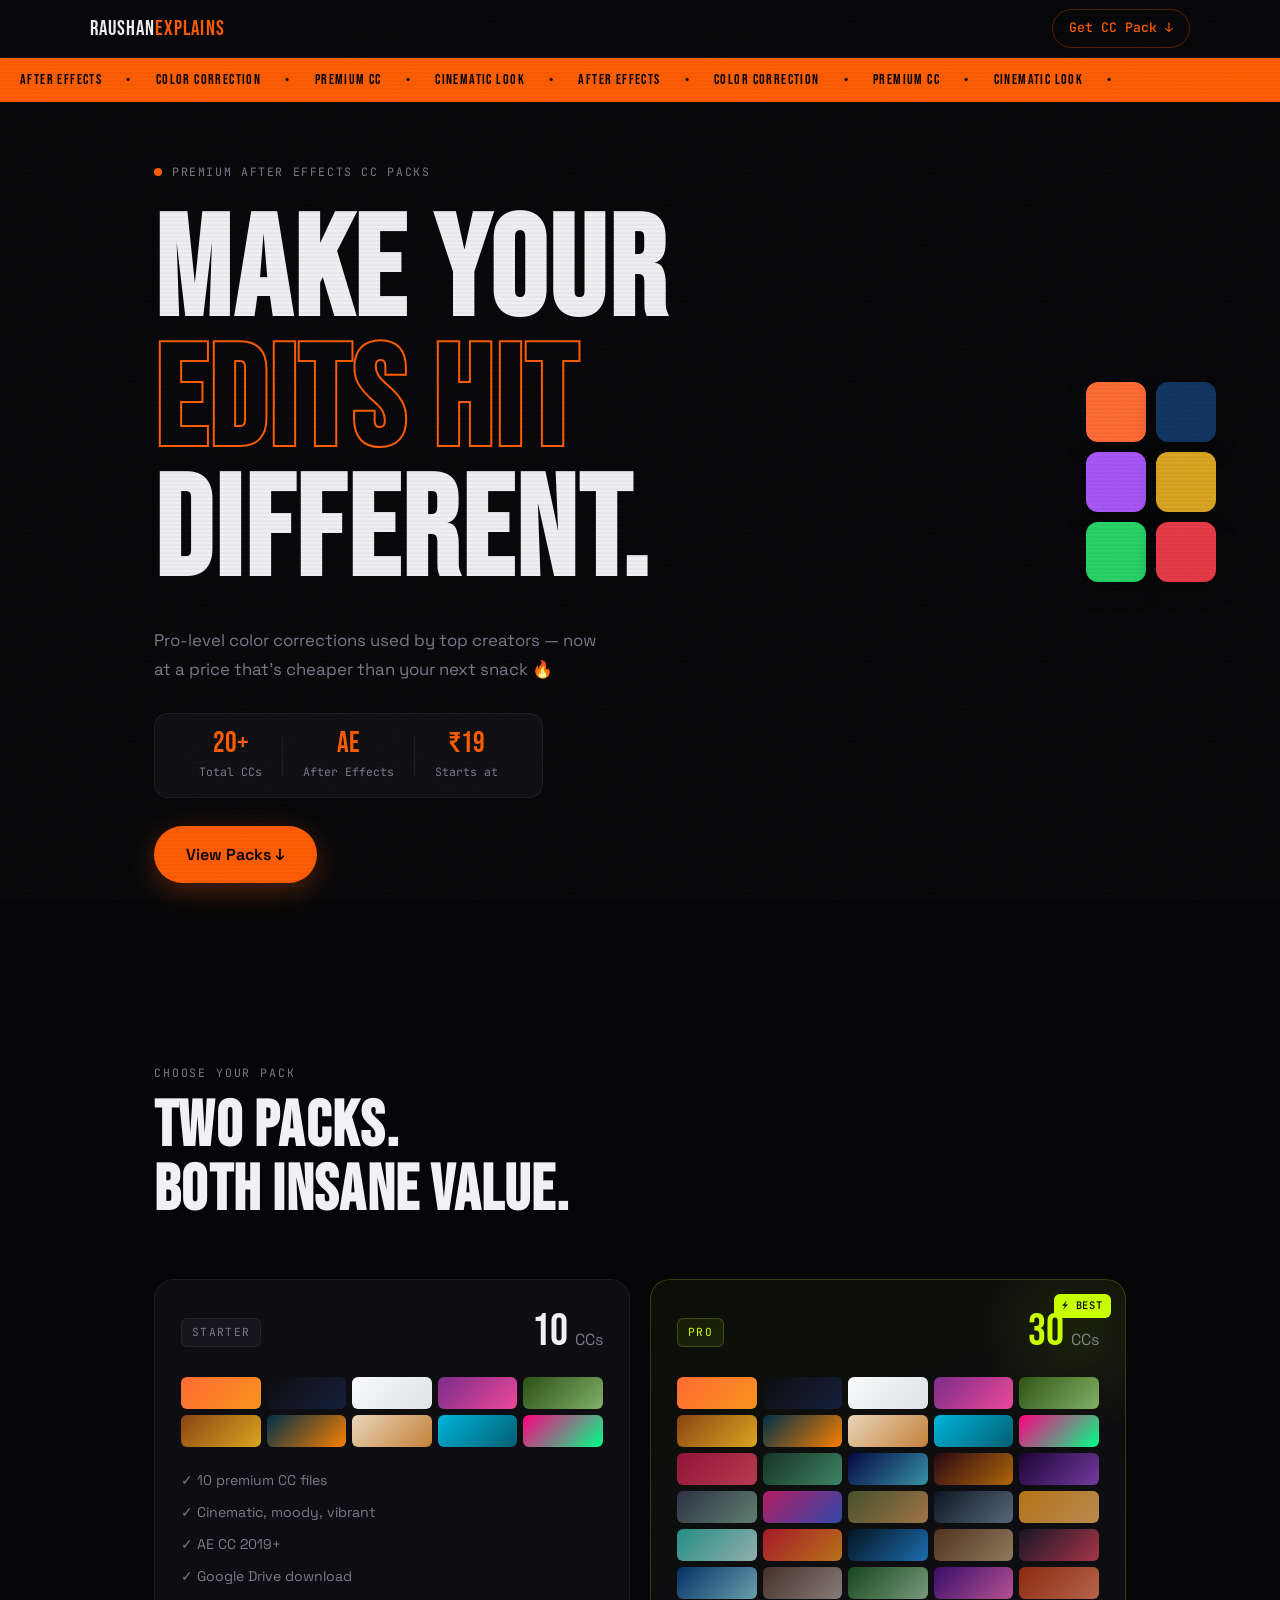
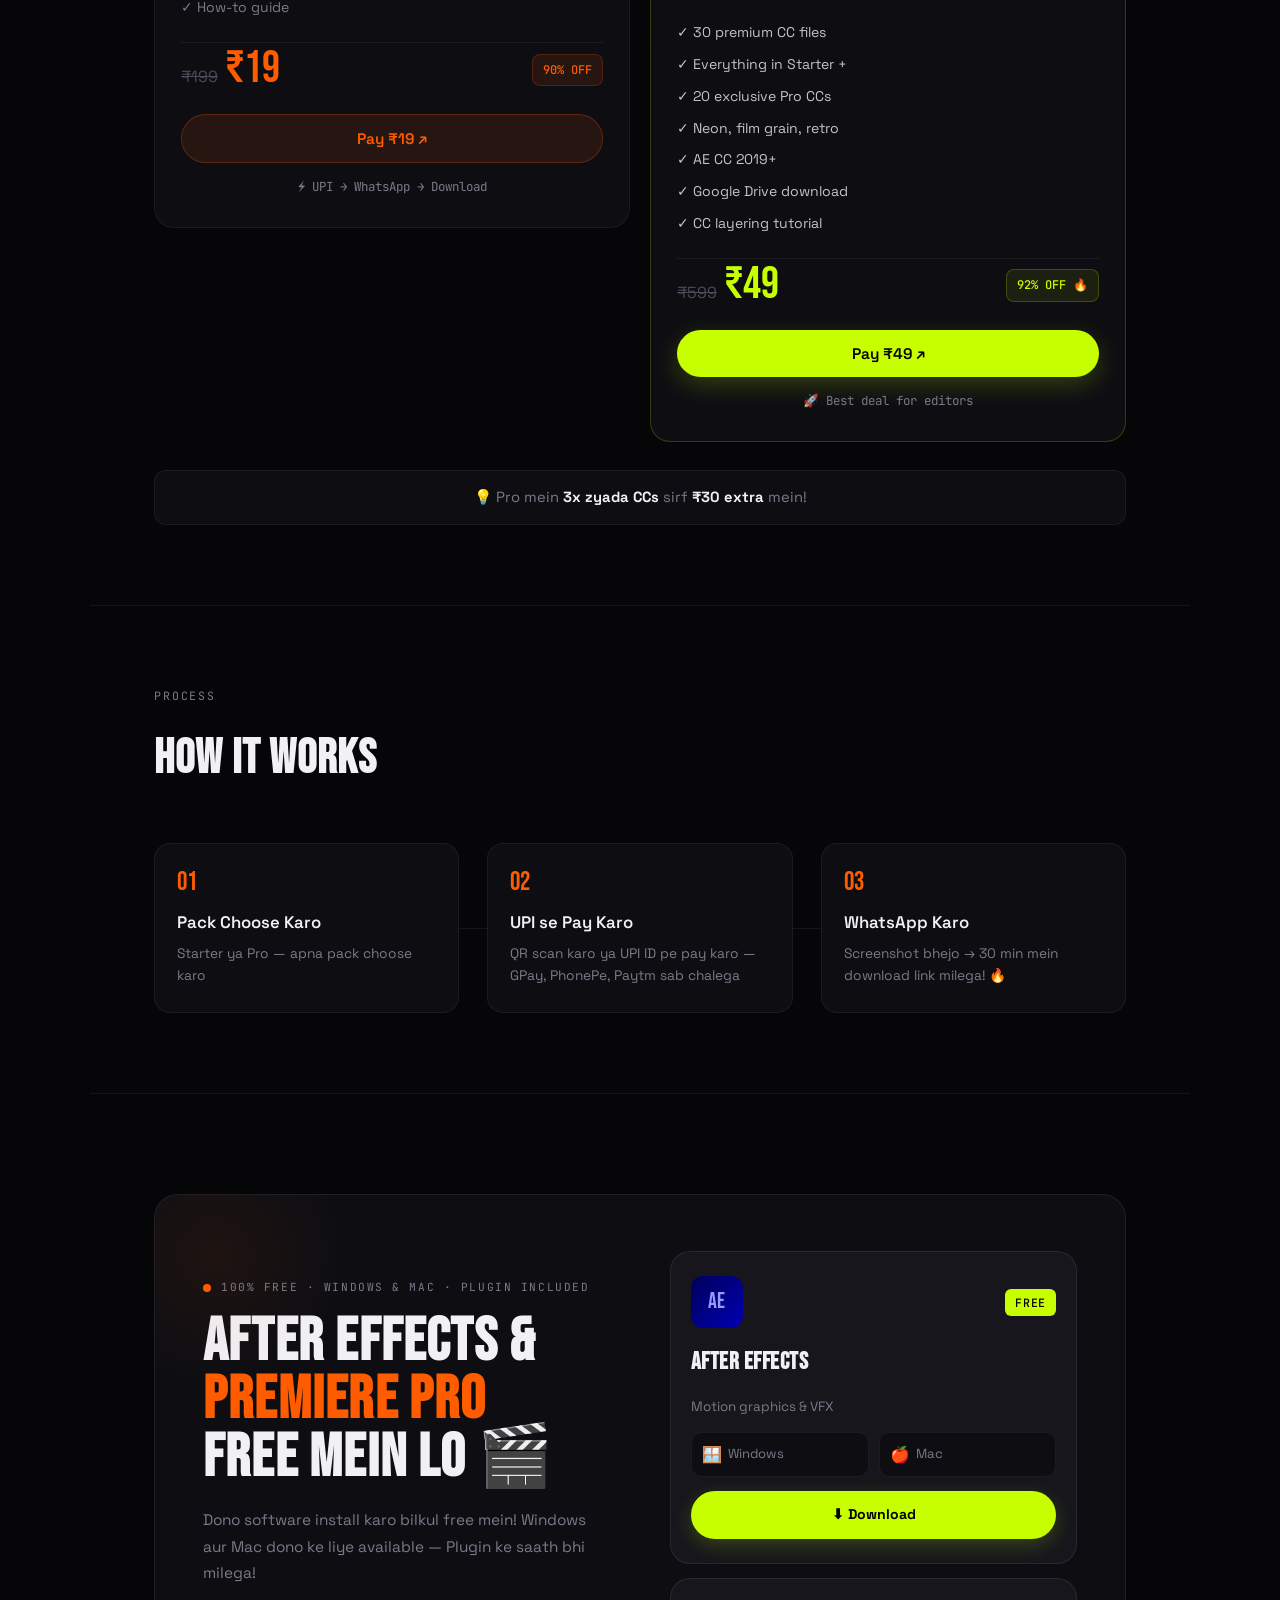
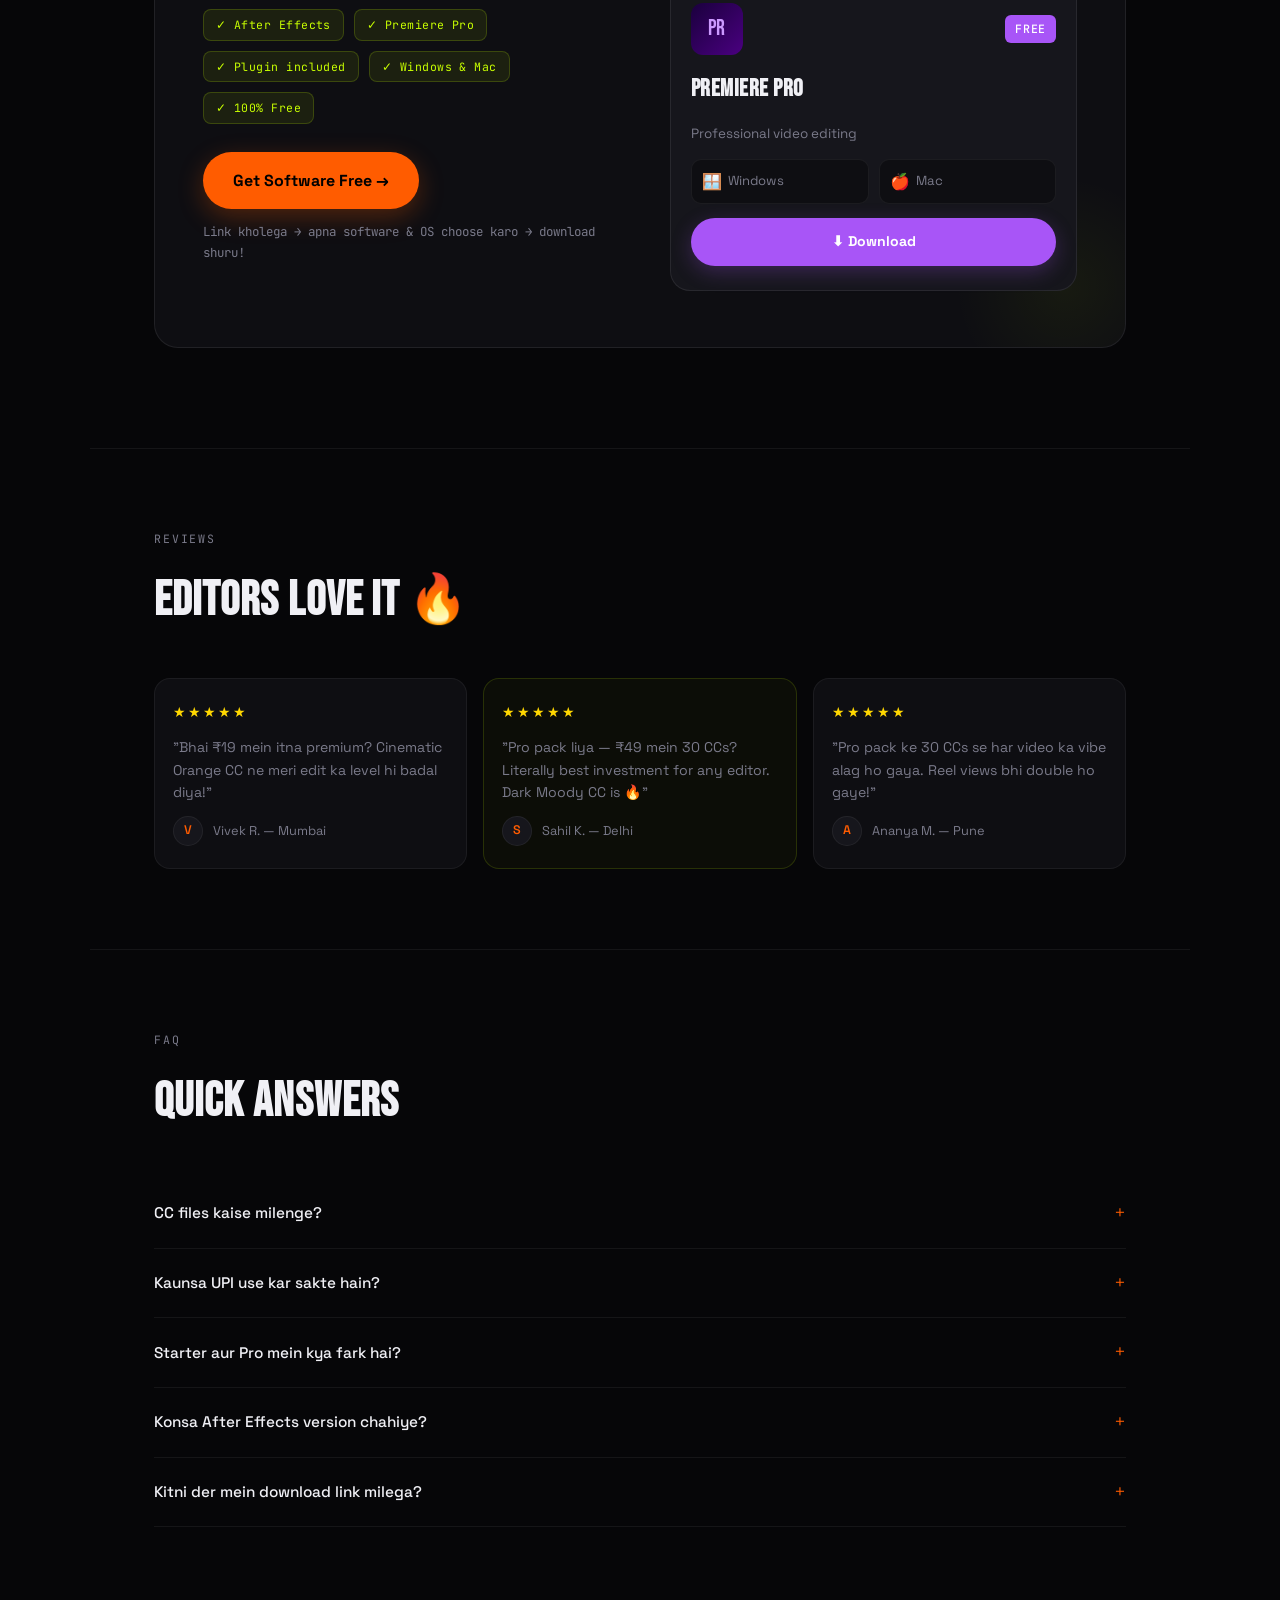
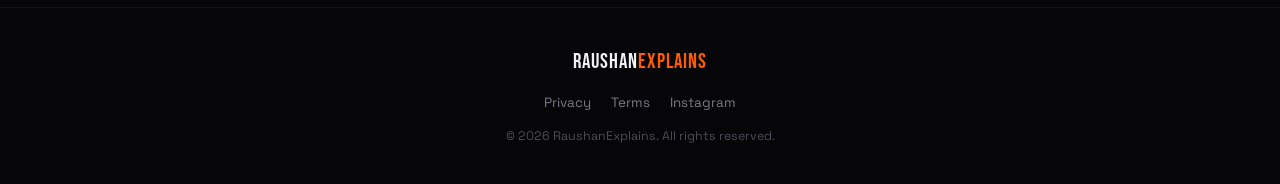
==== commit 1c155365: "changes" ====
--- a/index.html
+++ b/index.html
@@ -1,20 +1,23 @@
 <!DOCTYPE html>
 <html lang="en">
+
 <head>
   <meta charset="UTF-8" />
   <meta name="viewport" content="width=device-width, initial-scale=1.0" />
   <title>Premium CC Packs — RaushanExplains</title>
   <link rel="preconnect" href="https://fonts.googleapis.com">
   <link rel="preconnect" href="https://fonts.gstatic.com" crossorigin>
-  <link href="https://fonts.googleapis.com/css2?family=Bebas+Neue&family=Space+Grotesk:wght@300;400;500;600;700&family=JetBrains+Mono:wght@400;500&display=swap" rel="stylesheet">
+  <link
+    href="https://fonts.googleapis.com/css2?family=Bebas+Neue&family=Space+Grotesk:wght@300;400;500;600;700&family=JetBrains+Mono:wght@400;500&display=swap"
+    rel="stylesheet">
   <link rel="stylesheet" href="style.css" />
 </head>
+
 <body>
 
   <div class="grain"></div>
   <div class="scanlines"></div>
 
-  <!-- ══ NAV ══════════════════════════════════════════════ -->
   <nav class="nav" id="mainNav">
     <div class="nav-inner">
       <span class="logo">RAUSHAN<em>EXPLAINS</em></span>
@@ -22,29 +25,22 @@
     </div>
   </nav>
 
-  <!-- ══ HERO ═════════════════════════════════════════════ -->
   <section class="hero">
     <div class="hero-tape">
-      <span>AFTER EFFECTS</span><span>•</span>
-      <span>COLOR CORRECTION</span><span>•</span>
-      <span>PREMIUM CC</span><span>•</span>
-      <span>CINEMATIC LOOK</span><span>•</span>
-      <span>AFTER EFFECTS</span><span>•</span>
-      <span>COLOR CORRECTION</span><span>•</span>
-      <span>PREMIUM CC</span><span>•</span>
-      <span>CINEMATIC LOOK</span><span>•</span>
+      <span>AFTER EFFECTS</span><span>•</span><span>COLOR CORRECTION</span><span>•</span>
+      <span>PREMIUM CC</span><span>•</span><span>CINEMATIC LOOK</span><span>•</span>
+      <span>AFTER EFFECTS</span><span>•</span><span>COLOR CORRECTION</span><span>•</span>
+      <span>PREMIUM CC</span><span>•</span><span>CINEMATIC LOOK</span><span>•</span>
     </div>
     <div class="hero-content">
-      <div class="hero-kicker">
-        <span class="kicker-dot"></span>
-        <span>PREMIUM AFTER EFFECTS CC PACKS</span>
-      </div>
+      <div class="hero-kicker"><span class="kicker-dot"></span><span>PREMIUM AFTER EFFECTS CC PACKS</span></div>
       <h1 class="hero-title">
         <span class="ht-line">MAKE YOUR</span>
         <span class="ht-line accent-line">EDITS HIT</span>
         <span class="ht-line">DIFFERENT.</span>
       </h1>
-      <p class="hero-desc">Pro-level color corrections used by top creators — now at a price that's cheaper than your next snack 🔥</p>
+      <p class="hero-desc">Pro-level color corrections used by top creators — now at a price that's cheaper than your
+        next snack 🔥</p>
       <div class="hero-badges">
         <div class="hbadge"><span class="hbadge-num">20+</span><span class="hbadge-label">Total CCs</span></div>
         <div class="hbadge-sep"></div>
@@ -64,14 +60,14 @@
     </div>
   </section>
 
-  <!-- ══ PRICING ══════════════════════════════════════════ -->
+  <!-- PRICING -->
   <section class="packs" id="packs">
     <div class="packs-label">CHOOSE YOUR PACK</div>
     <h2 class="packs-title">Two Packs.<br>Both Insane Value.</h2>
     <div class="packs-grid">
 
       <!-- STARTER -->
-      <div class="pack-card" id="starterCard">
+      <div class="pack-card">
         <div class="pack-top">
           <div class="pack-tag">STARTER</div>
           <div class="pack-cc-count">10 <span>CCs</span></div>
@@ -90,24 +86,22 @@
         </div>
         <ul class="pack-features">
           <li>✓ 10 premium CC files</li>
-          <li>✓ Cinematic, moody, vibrant styles</li>
-          <li>✓ Works on AE CC 2019+</li>
-          <li>✓ Instant Google Drive download</li>
-          <li>✓ How-to apply guide</li>
+          <li>✓ Cinematic, moody, vibrant</li>
+          <li>✓ AE CC 2019+</li>
+          <li>✓ Google Drive download</li>
+          <li>✓ How-to guide</li>
         </ul>
         <div class="pack-price-row">
           <div><span class="pack-old">₹199</span><span class="pack-new">₹19</span></div>
           <span class="pack-off">90% OFF</span>
         </div>
-        <button class="pack-btn" onclick="openPayModal('starter')">
-          Pay ₹19 — Get Starter Pack ↗
-        </button>
-        <p class="pack-note">⚡ UPI se pay karo → WhatsApp karo → download lo!</p>
+        <button class="pack-btn" onclick="openPayModal('starter')">Pay ₹19 ↗</button>
+        <p class="pack-note">⚡ UPI → WhatsApp → Download</p>
       </div>
 
       <!-- PRO -->
-      <div class="pack-card pack-card--pro" id="proCard">
-        <div class="pack-best">⚡ BEST VALUE</div>
+      <div class="pack-card pack-card--pro">
+        <div class="pack-best">⚡ BEST</div>
         <div class="pack-top">
           <div class="pack-tag pack-tag--pro">PRO</div>
           <div class="pack-cc-count pro-count">30 <span>CCs</span></div>
@@ -123,15 +117,15 @@
           <div class="pc" style="background:linear-gradient(135deg,#e8d5b7,#c4813a)"></div>
           <div class="pc" style="background:linear-gradient(135deg,#00b4db,#005f73)"></div>
           <div class="pc" style="background:linear-gradient(135deg,#ff0080,#00ff88)"></div>
-          <div class="pc" style="background:linear-gradient(135deg,#c9184a,#ff4d6d)"></div>
-          <div class="pc" style="background:linear-gradient(135deg,#1b4332,#52b788)"></div>
-          <div class="pc" style="background:linear-gradient(135deg,#03045e,#48cae4)"></div>
-          <div class="pc" style="background:linear-gradient(135deg,#370617,#f48c06)"></div>
-          <div class="pc" style="background:linear-gradient(135deg,#240046,#9d4edd)"></div>
-          <div class="pc" style="background:linear-gradient(135deg,#3d405b,#81b29a)"></div>
-          <div class="pc" style="background:linear-gradient(135deg,#f72585,#4361ee)"></div>
-          <div class="pc" style="background:linear-gradient(135deg,#606c38,#dda15e)"></div>
-          <div class="pc" style="background:linear-gradient(135deg,#0d1b2a,#778da9)"></div>
+          <div class="pc pro-extra" style="background:linear-gradient(135deg,#c9184a,#ff4d6d)"></div>
+          <div class="pc pro-extra" style="background:linear-gradient(135deg,#1b4332,#52b788)"></div>
+          <div class="pc pro-extra" style="background:linear-gradient(135deg,#03045e,#48cae4)"></div>
+          <div class="pc pro-extra" style="background:linear-gradient(135deg,#370617,#f48c06)"></div>
+          <div class="pc pro-extra" style="background:linear-gradient(135deg,#240046,#9d4edd)"></div>
+          <div class="pc pro-extra" style="background:linear-gradient(135deg,#3d405b,#81b29a)"></div>
+          <div class="pc pro-extra" style="background:linear-gradient(135deg,#f72585,#4361ee)"></div>
+          <div class="pc pro-extra" style="background:linear-gradient(135deg,#606c38,#dda15e)"></div>
+          <div class="pc pro-extra" style="background:linear-gradient(135deg,#0d1b2a,#778da9)"></div>
           <div class="pc pro-extra" style="background:linear-gradient(135deg,#ff9f1c,#ffbf69)"></div>
           <div class="pc pro-extra" style="background:linear-gradient(135deg,#2ec4b6,#cbf3f0)"></div>
           <div class="pc pro-extra" style="background:linear-gradient(135deg,#e71d36,#ff9f1c)"></div>
@@ -147,52 +141,106 @@
         <ul class="pack-features">
           <li>✓ 30 premium CC files</li>
           <li>✓ Everything in Starter +</li>
-          <li>✓ 20 exclusive Pro-only CCs</li>
-          <li>✓ Neon, film grain, retro styles</li>
-          <li>✓ Works on AE CC 2019+</li>
-          <li>✓ Instant Google Drive download</li>
-          <li>✓ Bonus: CC layering tutorial</li>
+          <li>✓ 20 exclusive Pro CCs</li>
+          <li>✓ Neon, film grain, retro</li>
+          <li>✓ AE CC 2019+</li>
+          <li>✓ Google Drive download</li>
+          <li>✓ CC layering tutorial</li>
         </ul>
         <div class="pack-price-row">
           <div><span class="pack-old">₹599</span><span class="pack-new pro-price">₹49</span></div>
           <span class="pack-off pack-off--pro">92% OFF 🔥</span>
         </div>
-        <button class="pack-btn pack-btn--pro" onclick="openPayModal('pro')">
-          Pay ₹49 — Get Pro Pack ↗
-        </button>
-        <p class="pack-note">⚡ UPI se pay karo → WhatsApp karo → download lo!</p>
-      </div>
-
-    </div>
-    <p class="compare-note">💡 Pro pack mein <strong>3x zyada CCs</strong> sirf <strong>₹30 extra</strong> mein — no brainer!</p>
-  </section>
-
-  <!-- ══ HOW IT WORKS ══════════════════════════════════════ -->
+        <button class="pack-btn pack-btn--pro" onclick="openPayModal('pro')">Pay ₹49 ↗</button>
+        <p class="pack-note">🚀 Best deal for editors</p>
+      </div>
+
+    </div>
+    <p class="compare-note">💡 Pro mein <strong>3x zyada CCs</strong> sirf <strong>₹30 extra</strong> mein!</p>
+  </section>
+
+  <!-- HOW IT WORKS -->
   <section class="how">
     <div class="how-label">PROCESS</div>
     <h2 class="how-title">How it works</h2>
     <div class="steps">
       <div class="step-item">
         <div class="step-n">01</div>
-        <h3>Choose Pack</h3>
-        <p>Starter (10 CC · ₹19) ya Pro (30 CC · ₹49) — apna pack choose karo</p>
+        <h3>Pack Choose Karo</h3>
+        <p>Starter ya Pro — apna pack choose karo</p>
       </div>
       <div class="step-line"></div>
       <div class="step-item">
         <div class="step-n">02</div>
         <h3>UPI se Pay Karo</h3>
-        <p>QR scan karo ya UPI ID pe directly pay karo — GPay, PhonePe, Paytm sab chalega</p>
+        <p>QR scan karo ya UPI ID pe pay karo — GPay, PhonePe, Paytm sab chalega</p>
       </div>
       <div class="step-line"></div>
       <div class="step-item">
         <div class="step-n">03</div>
-        <h3>WhatsApp Confirm</h3>
-        <p>Payment screenshot WhatsApp karo → turant download link milega! 🔥</p>
-      </div>
-    </div>
-  </section>
-
-  <!-- ══ REVIEWS ════════════════════════════════════════════ -->
+        <h3>WhatsApp Karo</h3>
+        <p>Screenshot bhejo → 30 min mein download link milega! 🔥</p>
+      </div>
+    </div>
+  </section>
+
+  <!-- FREE SOFTWARE SECTION -->
+  <section class="free-ae" id="free-ae">
+    <div class="free-ae-inner">
+      <div class="free-ae-left">
+        <div class="free-ae-kicker"><span class="kicker-dot"></span><span>100% FREE · WINDOWS & MAC · PLUGIN
+            INCLUDED</span></div>
+        <h2 class="free-ae-title">After Effects &<br><em>Premiere Pro</em><br>Free Mein Lo 🎬</h2>
+        <p class="free-ae-desc">Dono software install karo bilkul free mein! Windows aur Mac dono ke liye available —
+          Plugin ke saath bhi milega!</p>
+        <div class="free-ae-tags">
+          <span>✓ After Effects</span>
+          <span>✓ Premiere Pro</span>
+          <span>✓ Plugin included</span>
+          <span>✓ Windows & Mac</span>
+          <span>✓ 100% Free</span>
+        </div>
+        <a href="https://satvrn.li/" target="_blank" rel="noopener noreferrer" class="free-ae-btn">Get Software Free
+          →</a>
+        <p class="free-ae-note">Link kholega → apna software & OS choose karo → download shuru!</p>
+      </div>
+      <div class="free-ae-right">
+        <div class="ae-cards-wrap">
+          <!-- After Effects -->
+          <div class="ae-card">
+            <div class="ae-card-top">
+              <div class="ae-icon ae-icon--ae">Ae</div>
+              <span class="ae-badge">FREE</span>
+            </div>
+            <h3>After Effects</h3>
+            <p>Motion graphics & VFX</p>
+            <div class="ae-os">
+              <div class="ae-os-item"><span class="os-icon">🪟</span><span>Windows</span></div>
+              <div class="ae-os-item"><span class="os-icon">🍎</span><span>Mac</span></div>
+            </div>
+            <a href="https://satvrn.li/" target="_blank" rel="noopener noreferrer" class="ae-dl-btn">⬇ Download</a>
+          </div>
+          <!-- Premiere Pro -->
+          <div class="ae-card">
+            <div class="ae-card-top">
+              <div class="ae-icon ae-icon--pr">Pr</div>
+              <span class="ae-badge ae-badge--pr">FREE</span>
+            </div>
+            <h3>Premiere Pro</h3>
+            <p>Professional video editing</p>
+            <div class="ae-os">
+              <div class="ae-os-item"><span class="os-icon">🪟</span><span>Windows</span></div>
+              <div class="ae-os-item"><span class="os-icon">🍎</span><span>Mac</span></div>
+            </div>
+            <a href="https://satvrn.li/" target="_blank" rel="noopener noreferrer" class="ae-dl-btn ae-dl-btn--pr">⬇
+              Download</a>
+          </div>
+        </div>
+      </div>
+    </div>
+  </section>
+
+  <!-- REVIEWS -->
   <section class="reviews">
     <div class="reviews-label">REVIEWS</div>
     <h2 class="reviews-title">Editors love it 🔥</h2>
@@ -200,29 +248,35 @@
       <div class="review-card">
         <div class="stars">★★★★★</div>
         <p>"Bhai ₹19 mein itna premium? Cinematic Orange CC ne meri edit ka level hi badal diya!"</p>
-        <div class="reviewer"><div class="rv-av">V</div><span>Vivek R. — Mumbai</span></div>
+        <div class="reviewer">
+          <div class="rv-av">V</div><span>Vivek R. — Mumbai</span>
+        </div>
       </div>
       <div class="review-card review-card--hl">
         <div class="stars">★★★★★</div>
         <p>"Pro pack liya — ₹49 mein 30 CCs? Literally best investment for any editor. Dark Moody CC is 🔥"</p>
-        <div class="reviewer"><div class="rv-av">S</div><span>Sahil K. — Delhi</span></div>
+        <div class="reviewer">
+          <div class="rv-av">S</div><span>Sahil K. — Delhi</span>
+        </div>
       </div>
       <div class="review-card">
         <div class="stars">★★★★★</div>
         <p>"Pro pack ke 30 CCs se har video ka vibe alag ho gaya. Reel views bhi double ho gaye!"</p>
-        <div class="reviewer"><div class="rv-av">A</div><span>Ananya M. — Pune</span></div>
-      </div>
-    </div>
-  </section>
-
-  <!-- ══ FAQ ════════════════════════════════════════════════ -->
+        <div class="reviewer">
+          <div class="rv-av">A</div><span>Ananya M. — Pune</span>
+        </div>
+      </div>
+    </div>
+  </section>
+
+  <!-- FAQ -->
   <section class="faq">
     <div class="faq-label">FAQ</div>
     <h2 class="faq-title">Quick answers</h2>
     <div class="faq-list">
       <details class="faq-item">
         <summary>CC files kaise milenge?<span>+</span></summary>
-        <p>UPI se pay karo → payment screenshot WhatsApp karo +91 93042 86957 pe → main turant download link dunga!</p>
+        <p>UPI se pay karo → payment screenshot WhatsApp karo → main turant download link dunga!</p>
       </details>
       <details class="faq-item">
         <summary>Kaunsa UPI use kar sakte hain?<span>+</span></summary>
@@ -230,7 +284,8 @@
       </details>
       <details class="faq-item">
         <summary>Starter aur Pro mein kya fark hai?<span>+</span></summary>
-        <p>Starter mein 10 CC files hain ₹19 mein. Pro mein 30 CC files hain ₹49 mein — 20 exclusive Pro-only styles ke saath.</p>
+        <p>Starter mein 10 CC files hain ₹19 mein. Pro mein 30 CC files hain ₹49 mein — 20 exclusive styles ke saath.
+        </p>
       </details>
       <details class="faq-item">
         <summary>Konsa After Effects version chahiye?<span>+</span></summary>
@@ -243,33 +298,7 @@
     </div>
   </section>
 
-  <!-- ══ FREE AE SECTION ═══════════════════════════════════ -->
-  <section class="free-ae" id="free-ae">
-    <div class="free-ae-inner">
-      <div class="free-ae-left">
-        <div class="free-ae-kicker"><span class="kicker-dot"></span><span>100% FREE · WINDOWS & MAC</span></div>
-        <h2 class="free-ae-title">After Effects<br><em>Bilkul Free</em><br>Mein Lo 🎬</h2>
-        <p class="free-ae-desc">After Effects install karna chahte ho bina kuch pay kiye? Mere website pe jao — Windows aur Mac dono ke liye free mein mil jaayega!</p>
-        <div class="free-ae-tags"><span>✓ Windows</span><span>✓ Mac</span><span>✓ Plugin included</span><span>✓ 100% Free</span></div>
-        <a href="https://satvrn.li/" target="_blank" rel="noopener noreferrer" class="free-ae-btn">Get After Effects Free →</a>
-        <p class="free-ae-note">Link kholega → apna OS choose karo → download shuru!</p>
-      </div>
-      <div class="free-ae-right">
-        <div class="ae-card">
-          <div class="ae-card-top"><div class="ae-icon">Ae</div><span class="ae-badge">FREE</span></div>
-          <h3>After Effects</h3>
-          <p>Professional video editing & motion graphics</p>
-          <div class="ae-os">
-            <div class="ae-os-item"><span class="os-icon">🪟</span><span>Windows</span></div>
-            <div class="ae-os-item"><span class="os-icon">🍎</span><span>Mac</span></div>
-          </div>
-          <a href="https://satvrn.li/" target="_blank" rel="noopener noreferrer" class="ae-dl-btn">⬇ Download Now</a>
-        </div>
-      </div>
-    </div>
-  </section>
-
-  <!-- ══ FOOTER ═════════════════════════════════════════════ -->
+  <!-- FOOTER -->
   <footer class="footer">
     <span class="footer-logo">RAUSHAN<em>EXPLAINS</em></span>
     <div class="footer-links">
@@ -279,47 +308,37 @@
     <p class="footer-copy">© 2026 RaushanExplains. All rights reserved.</p>
   </footer>
 
-  <!-- ══ PAYMENT MODAL ══════════════════════════════════════ -->
+  <!-- PAYMENT MODAL -->
   <div class="modal-overlay" id="payModal" onclick="closeModal(event)">
     <div class="modal-box">
       <button class="modal-close" onclick="closePayModal()">✕</button>
-
       <div class="modal-header">
         <div class="modal-pack-tag" id="modalPackTag">STARTER</div>
         <div class="modal-price" id="modalPrice">₹19</div>
       </div>
-
       <p class="modal-title">UPI se Pay Karo</p>
-
-      <!-- QR Code -->
       <div class="qr-wrap">
-        <img src="qr.jpeg" alt="PhonePe QR Code" class="qr-img" />
+        <img src="qr.jpeg" alt="UPI QR Code" class="qr-img" />
         <p class="qr-label">Koi bhi UPI app se scan karo</p>
       </div>
-
-      <!-- UPI ID copy -->
       <div class="upi-box">
         <span class="upi-label">UPI ID</span>
-        <span class="upi-id" id="upiId">9304286957@ybl</span>
+        <span class="upi-id">9304286957@ybl</span>
         <button class="upi-copy" onclick="copyUPI()">Copy</button>
       </div>
-
-      <!-- Steps -->
       <div class="modal-steps">
         <div class="modal-step"><span class="ms-n">1</span><span>QR scan karo ya UPI ID copy karo</span></div>
         <div class="modal-step"><span class="ms-n">2</span><span id="modalAmount">₹19 pay karo</span></div>
         <div class="modal-step"><span class="ms-n">3</span><span>Screenshot lo aur WhatsApp karo</span></div>
       </div>
-
-      <!-- WhatsApp Button -->
       <a class="wa-pay-btn" id="waPayBtn" href="#" target="_blank">
         💬 Payment Done! WhatsApp Karo →
       </a>
-
       <p class="modal-note">Screenshot bhejo → 30 min mein download link milega 🙏</p>
     </div>
   </div>
 
   <script src="script.js"></script>
 </body>
-</html>
+
+</html>
--- a/style.css
+++ b/style.css
@@ -1,4 +1,3 @@
-/* ══ Variables ══════════════════════════════════════════ */
 :root {
   --bg: #060608;
   --bg2: #0e0e12;
@@ -11,20 +10,20 @@
   --pro: #c8ff00;
   --pro2: #e0ff4d;
   --line: rgba(255, 255, 255, 0.06);
-  --r: 12px;
   --font-display: 'Bebas Neue', sans-serif;
   --font-body: 'Space Grotesk', sans-serif;
   --font-mono: 'JetBrains Mono', monospace;
 }
 
-/* ══ Reset ══════════════════════════════════════════════ */
 *, *::before, *::after {
   box-sizing: border-box;
   margin: 0;
   padding: 0
 }
 
-html { scroll-behavior: smooth }
+html {
+  scroll-behavior: smooth
+}
 
 body {
   background: var(--bg);
@@ -36,262 +35,1061 @@
   -webkit-font-smoothing: antialiased;
 }
 
-a { color: inherit; text-decoration: none }
-
-/* ══ Grain & Scanlines ══════════════════════════════════ */
+a {
+  color: inherit;
+  text-decoration: none
+}
+
 .grain {
-  position: fixed; inset: 0; pointer-events: none; z-index: 998; opacity: 0.04;
+  position: fixed;
+  inset: 0;
+  pointer-events: none;
+  z-index: 998;
+  opacity: 0.04;
   background-image: url("data:image/svg+xml,%3Csvg viewBox='0 0 200 200' xmlns='http://www.w3.org/2000/svg'%3E%3Cfilter id='n'%3E%3CfeTurbulence type='fractalNoise' baseFrequency='0.85' numOctaves='4' stitchTiles='stitch'/%3E%3C/filter%3E%3Crect width='100%25' height='100%25' filter='url(%23n)'/%3E%3C/svg%3E");
-  background-size: 180px 180px;
+  background-size: 180px;
 }
 
 .scanlines {
-  position: fixed; inset: 0; pointer-events: none; z-index: 997;
-  background: repeating-linear-gradient(0deg, transparent, transparent 2px, rgba(0,0,0,0.03) 2px, rgba(0,0,0,0.03) 4px);
-}
-
-/* ══ Sticky Download Banner ═════════════════════════════ */
-.dl-banner {
-  position: fixed; bottom: -130px; left: 0; right: 0; z-index: 600;
-  padding: 0 16px 16px;
-  transition: bottom 0.44s cubic-bezier(0.34, 1.56, 0.64, 1);
+  position: fixed;
+  inset: 0;
   pointer-events: none;
-}
-.dl-banner.show { bottom: 0; pointer-events: auto; }
-.dl-banner-inner {
-  max-width: 700px; margin: 0 auto; background: var(--bg2);
-  border: 1px solid rgba(255, 92, 0, 0.28); border-radius: 16px;
-  padding: 14px 18px; display: flex; align-items: center; gap: 14px;
-  box-shadow: 0 8px 40px rgba(0,0,0,0.55), 0 0 0 1px rgba(255,92,0,0.08);
-}
-.dl-banner-left { display: flex; align-items: center; gap: 12px; flex: 1; min-width: 0; }
-.dl-banner-emoji { font-size: 1.5rem; flex-shrink: 0 }
-.dl-banner-title { font-size: 0.92rem; font-weight: 600; color: var(--text); line-height: 1.3; }
-.dl-banner-sub { font-size: 0.74rem; color: var(--text2); font-family: var(--font-mono); margin-top: 2px; }
-.dl-banner-btn {
-  background: var(--accent); color: #000; font-weight: 700; font-size: 0.88rem;
-  padding: 10px 22px; border-radius: 999px; text-decoration: none; white-space: nowrap;
-  flex-shrink: 0; transition: background 0.16s, transform 0.16s;
-  box-shadow: 0 4px 18px rgba(255,92,0,0.34);
-  animation: bannerGlow 2.2s ease-in-out infinite;
-}
-.dl-banner-btn:hover { background: var(--accent2); transform: translateY(-1px); animation: none; }
-@keyframes bannerGlow {
-  0%, 100% { box-shadow: 0 4px 18px rgba(255,92,0,0.34) }
-  50% { box-shadow: 0 4px 28px rgba(255,92,0,0.60) }
-}
-.dl-banner-close {
-  background: none; border: 1px solid rgba(255,255,255,0.08); color: var(--text3);
-  width: 28px; height: 28px; border-radius: 50%; cursor: pointer; font-size: 0.72rem;
-  flex-shrink: 0; transition: color 0.15s; display: flex; align-items: center; justify-content: center;
-}
-.dl-banner-close:hover { color: var(--text) }
-
-/* ══ Nav ════════════════════════════════════════════════ */
+  z-index: 997;
+  background: repeating-linear-gradient(0deg, transparent, transparent 2px, rgba(0, 0, 0, 0.03) 2px, rgba(0, 0, 0, 0.03) 4px);
+}
+
+/* NAV */
 .nav {
-  position: fixed; top: 0; left: 0; right: 0; z-index: 100; height: 58px; padding: 0 5%;
-  display: flex; align-items: center; background: rgba(6,6,8,0.88);
-  backdrop-filter: blur(16px); border-bottom: 1px solid var(--line);
+  position: fixed;
+  top: 0;
+  left: 0;
+  right: 0;
+  z-index: 100;
+  height: 58px;
+  padding: 0 5%;
+  display: flex;
+  align-items: center;
+  background: rgba(6, 6, 8, 0.88);
+  backdrop-filter: blur(16px);
+  border-bottom: 1px solid var(--line);
   transition: background 0.2s, box-shadow 0.2s;
 }
-.nav.scrolled { background: rgba(6,6,8,0.96); box-shadow: 0 4px 20px rgba(0,0,0,0.4); }
-.nav-inner { width: 100%; max-width: 1100px; margin: auto; display: flex; align-items: center; justify-content: space-between }
-.logo { font-family: var(--font-display); font-size: 1.3rem; letter-spacing: 0.05em; color: var(--text) }
-.logo em { color: var(--accent); font-style: normal }
+
+.nav.scrolled {
+  background: rgba(6, 6, 8, 0.96);
+  box-shadow: 0 4px 20px rgba(0, 0, 0, 0.4);
+}
+
+.nav-inner {
+  width: 100%;
+  max-width: 1100px;
+  margin: auto;
+  display: flex;
+  align-items: center;
+  justify-content: space-between
+}
+
+.logo {
+  font-family: var(--font-display);
+  font-size: 1.3rem;
+  letter-spacing: 0.05em;
+}
+
+.logo em {
+  color: var(--accent);
+  font-style: normal
+}
+
 .nav-btn {
-  font-size: 0.82rem; font-weight: 500; font-family: var(--font-mono); color: var(--accent);
-  border: 1px solid rgba(255,92,0,0.3); padding: 7px 16px; border-radius: 999px;
+  font-size: 0.82rem;
+  font-weight: 500;
+  font-family: var(--font-mono);
+  color: var(--accent);
+  border: 1px solid rgba(255, 92, 0, 0.3);
+  padding: 7px 16px;
+  border-radius: 999px;
   transition: background 0.18s, color 0.18s;
 }
-.nav-btn:hover { background: var(--accent); color: #000 }
-
-/* ══ Hero ═══════════════════════════════════════════════ */
-.hero { min-height: 100vh; display: flex; flex-direction: column; position: relative; overflow: hidden; padding-top: 58px; }
+
+.nav-btn:hover {
+  background: var(--accent);
+  color: #000
+}
+
+/* HERO */
+.hero {
+  min-height: 100vh;
+  display: flex;
+  flex-direction: column;
+  position: relative;
+  overflow: hidden;
+  padding-top: 58px;
+}
+
 .hero-tape {
-  display: flex; gap: 24px; padding: 10px 20px; overflow: hidden;
-  animation: tape 18s linear infinite; white-space: nowrap; background: var(--accent);
-}
-.hero-tape span { font-family: var(--font-display); font-size: 0.88rem; letter-spacing: 0.1em; color: #000; flex-shrink: 0; }
-@keyframes tape { 0% { transform: translateX(0) } 100% { transform: translateX(-50%) } }
+  display: flex;
+  gap: 24px;
+  padding: 10px 20px;
+  overflow: hidden;
+  animation: tape 18s linear infinite;
+  white-space: nowrap;
+  background: var(--accent);
+}
+
+.hero-tape span {
+  font-family: var(--font-display);
+  font-size: 0.88rem;
+  letter-spacing: 0.1em;
+  color: #000;
+  flex-shrink: 0;
+}
+
+@keyframes tape {
+  0% {
+    transform: translateX(0)
+  }
+
+  100% {
+    transform: translateX(-50%)
+  }
+}
+
 .hero-content {
-  flex: 1; display: flex; flex-direction: column; justify-content: center;
-  padding: 60px 5% 80px; max-width: 1100px; margin: auto; width: 100%; gap: 28px;
-  position: relative; z-index: 2;
-}
-.hero-kicker { display: flex; align-items: center; gap: 10px; font-family: var(--font-mono); font-size: 0.72rem; letter-spacing: 0.14em; color: var(--text2); }
-.kicker-dot { width: 8px; height: 8px; background: var(--accent); border-radius: 50%; animation: pulse 2s ease-in-out infinite; }
-@keyframes pulse { 0%, 100% { opacity: 1; transform: scale(1) } 50% { opacity: 0.5; transform: scale(0.8) } }
-.hero-title { font-family: var(--font-display); font-size: clamp(4rem, 11vw, 9rem); line-height: 0.92; letter-spacing: 0.02em; max-width: 800px; }
-.ht-line { display: block }
-.accent-line { color: transparent; -webkit-text-stroke: 2px var(--accent) }
-.hero-desc { font-size: 1.05rem; color: var(--text2); max-width: 460px; line-height: 1.75 }
-.hero-badges { display: flex; align-items: center; background: var(--bg2); border: 1px solid var(--line); border-radius: 14px; padding: 16px 24px; width: fit-content; }
-.hbadge { display: flex; flex-direction: column; align-items: center; padding: 0 20px }
-.hbadge-num { font-family: var(--font-display); font-size: 1.8rem; color: var(--accent); line-height: 1 }
-.hbadge-label { font-size: 0.72rem; color: var(--text2); margin-top: 3px; font-family: var(--font-mono) }
-.hbadge-sep { width: 1px; height: 40px; background: var(--line) }
+  flex: 1;
+  display: flex;
+  flex-direction: column;
+  justify-content: center;
+  padding: 60px 5% 80px;
+  max-width: 1100px;
+  margin: auto;
+  width: 100%;
+  gap: 28px;
+  position: relative;
+  z-index: 2;
+}
+
+.hero-kicker {
+  display: flex;
+  align-items: center;
+  gap: 10px;
+  font-family: var(--font-mono);
+  font-size: 0.72rem;
+  letter-spacing: 0.14em;
+  color: var(--text2);
+}
+
+.kicker-dot {
+  width: 8px;
+  height: 8px;
+  background: var(--accent);
+  border-radius: 50%;
+  animation: pulse 2s ease-in-out infinite;
+}
+
+@keyframes pulse {
+  0%, 100% {
+    opacity: 1;
+    transform: scale(1)
+  }
+
+  50% {
+    opacity: 0.5;
+    transform: scale(0.8)
+  }
+}
+
+.hero-title {
+  font-family: var(--font-display);
+  font-size: clamp(4rem, 11vw, 9rem);
+  line-height: 0.92;
+  letter-spacing: 0.02em;
+  max-width: 800px;
+}
+
+.ht-line {
+  display: block
+}
+
+.accent-line {
+  color: transparent;
+  -webkit-text-stroke: 2px var(--accent)
+}
+
+.hero-desc {
+  font-size: 1.05rem;
+  color: var(--text2);
+  max-width: 460px;
+  line-height: 1.75
+}
+
+.hero-badges {
+  display: flex;
+  align-items: center;
+  background: var(--bg2);
+  border: 1px solid var(--line);
+  border-radius: 14px;
+  padding: 16px 24px;
+  width: fit-content;
+}
+
+.hbadge {
+  display: flex;
+  flex-direction: column;
+  align-items: center;
+  padding: 0 20px
+}
+
+.hbadge-num {
+  font-family: var(--font-display);
+  font-size: 1.8rem;
+  color: var(--accent);
+  line-height: 1
+}
+
+.hbadge-label {
+  font-size: 0.72rem;
+  color: var(--text2);
+  margin-top: 3px;
+  font-family: var(--font-mono)
+}
+
+.hbadge-sep {
+  width: 1px;
+  height: 40px;
+  background: var(--line)
+}
+
 .hero-cta {
-  display: inline-flex; align-items: center; gap: 8px; background: var(--accent); color: #000;
-  font-weight: 600; font-size: 1rem; padding: 15px 32px; border-radius: 999px;
-  box-shadow: 0 8px 28px rgba(255,92,0,0.28); transition: background 0.18s, transform 0.15s; width: fit-content;
-}
-.hero-cta:hover { background: var(--accent2); transform: translateY(-2px) }
-.swatches { position: absolute; right: 5%; top: 50%; transform: translateY(-50%); display: grid; grid-template-columns: 1fr 1fr; gap: 10px; pointer-events: none; z-index: 1; }
-.swatch { width: 60px; height: 60px; border-radius: 12px; background: var(--c); animation: swatchFloat 3s ease-in-out infinite; animation-delay: var(--d); box-shadow: 0 8px 20px rgba(0,0,0,0.4); }
-@keyframes swatchFloat { 0%, 100% { transform: translateY(0) } 50% { transform: translateY(-10px) } }
-
-/* ══ Packs Section ══════════════════════════════════════ */
-.packs { max-width: 1100px; margin: auto; padding: 100px 5% 80px }
-.packs-label { font-family: var(--font-mono); font-size: 0.72rem; letter-spacing: 0.16em; color: var(--text2); margin-bottom: 12px; }
-.packs-title { font-family: var(--font-display); font-size: clamp(2.4rem, 5vw, 4rem); line-height: 1; letter-spacing: 0.02em; margin-bottom: 56px; }
-.packs-grid { display: grid; grid-template-columns: 1fr 1fr; gap: 20px; align-items: start }
+  display: inline-flex;
+  align-items: center;
+  gap: 8px;
+  background: var(--accent);
+  color: #000;
+  font-weight: 600;
+  font-size: 1rem;
+  padding: 15px 32px;
+  border-radius: 999px;
+  box-shadow: 0 8px 28px rgba(255, 92, 0, 0.28);
+  transition: background 0.18s, transform 0.15s;
+  width: fit-content;
+}
+
+.hero-cta:hover {
+  background: var(--accent2);
+  transform: translateY(-2px)
+}
+
+.swatches {
+  position: absolute;
+  right: 5%;
+  top: 50%;
+  transform: translateY(-50%);
+  display: grid;
+  grid-template-columns: 1fr 1fr;
+  gap: 10px;
+  pointer-events: none;
+  z-index: 1;
+}
+
+.swatch {
+  width: 60px;
+  height: 60px;
+  border-radius: 12px;
+  background: var(--c);
+  animation: swatchFloat 3s ease-in-out infinite;
+  animation-delay: var(--d);
+  box-shadow: 0 8px 20px rgba(0, 0, 0, 0.4);
+}
+
+@keyframes swatchFloat {
+  0%, 100% {
+    transform: translateY(0)
+  }
+
+  50% {
+    transform: translateY(-10px)
+  }
+}
+
+/* PACKS */
+.packs {
+  max-width: 1100px;
+  margin: auto;
+  padding: 100px 5% 80px
+}
+
+.packs-label {
+  font-family: var(--font-mono);
+  font-size: 0.72rem;
+  letter-spacing: 0.16em;
+  color: var(--text2);
+  margin-bottom: 12px;
+}
+
+.packs-title {
+  font-family: var(--font-display);
+  font-size: clamp(2.4rem, 5vw, 4rem);
+  line-height: 1;
+  letter-spacing: 0.02em;
+  margin-bottom: 56px;
+}
+
+.packs-grid {
+  display: grid;
+  grid-template-columns: 1fr 1fr;
+  gap: 20px;
+  align-items: start
+}
+
 .pack-card {
-  background: var(--bg2); border: 1px solid var(--line); border-radius: 20px; padding: 30px 26px;
-  display: flex; flex-direction: column; gap: 22px;
-  transition: transform 0.2s, border-color 0.2s; position: relative; overflow: hidden;
-}
-.pack-card:hover { transform: translateY(-4px); border-color: rgba(255,255,255,0.12) }
-.pack-card--pro { border-color: rgba(200,255,0,0.2); background: linear-gradient(160deg, rgba(200,255,0,0.04) 0%, var(--bg2) 40%); }
-.pack-card--pro:hover { border-color: rgba(200,255,0,0.4) }
-.pack-card--pro::before { content: ""; position: absolute; top: -60px; right: -60px; width: 220px; height: 220px; background: radial-gradient(circle, rgba(200,255,0,0.08), transparent 65%); pointer-events: none; }
-.pack-best { position: absolute; top: 18px; right: 18px; font-family: var(--font-mono); font-size: 0.68rem; font-weight: 500; letter-spacing: 0.08em; color: #000; background: var(--pro); padding: 4px 10px; border-radius: 6px; }
-.pack-top { display: flex; align-items: center; justify-content: space-between }
-.pack-tag { font-family: var(--font-mono); font-size: 0.7rem; letter-spacing: 0.12em; color: var(--text2); background: var(--bg3); border: 1px solid var(--line); padding: 4px 10px; border-radius: 6px; }
-.pack-tag--pro { color: var(--pro); background: rgba(200,255,0,0.08); border-color: rgba(200,255,0,0.2) }
-.pack-cc-count { font-family: var(--font-display); font-size: 2.8rem; color: var(--text); line-height: 1 }
-.pack-cc-count span { font-size: 1rem; color: var(--text2); font-family: var(--font-body) }
-.pro-count { color: var(--pro) }
-.pack-colors { display: grid; grid-template-columns: repeat(5, 1fr); gap: 6px }
-.pc { height: 32px; border-radius: 6px; transition: transform 0.15s }
-.pc:hover { transform: scale(1.08) }
-.pro-extra { opacity: 0.7 }
-.pack-features { list-style: none; display: flex; flex-direction: column; gap: 8px }
-.pack-features li { font-size: 0.88rem; color: var(--text2); display: flex; align-items: center; gap: 8px }
-.pack-card--pro .pack-features li { color: rgba(240,240,245,0.8) }
-.pack-price-row { display: flex; align-items: center; justify-content: space-between; padding-top: 4px; border-top: 1px solid var(--line); }
-.pack-old { font-size: 1rem; color: var(--text3); text-decoration: line-through; margin-right: 8px }
-.pack-new { font-family: var(--font-display); font-size: 2.8rem; color: var(--accent); line-height: 1 }
-.pro-price { color: var(--pro) }
-.pack-off { font-family: var(--font-mono); font-size: 0.75rem; font-weight: 500; background: rgba(255,92,0,0.1); color: var(--accent); border: 1px solid rgba(255,92,0,0.2); padding: 5px 10px; border-radius: 8px; }
-.pack-off--pro { background: rgba(200,255,0,0.08); color: var(--pro); border-color: rgba(200,255,0,0.2) }
+  background: var(--bg2);
+  border: 1px solid var(--line);
+  border-radius: 20px;
+  padding: 30px 26px;
+  display: flex;
+  flex-direction: column;
+  gap: 22px;
+  transition: transform 0.2s, border-color 0.2s;
+  position: relative;
+  overflow: hidden;
+}
+
+.pack-card:hover {
+  transform: translateY(-4px);
+  border-color: rgba(255, 255, 255, 0.12)
+}
+
+.pack-card--pro {
+  border-color: rgba(200, 255, 0, 0.2);
+  background: linear-gradient(160deg, rgba(200, 255, 0, 0.04) 0%, var(--bg2) 40%);
+}
+
+.pack-card--pro:hover {
+  border-color: rgba(200, 255, 0, 0.4)
+}
+
+.pack-card--pro::before {
+  content: "";
+  position: absolute;
+  top: -60px;
+  right: -60px;
+  width: 220px;
+  height: 220px;
+  background: radial-gradient(circle, rgba(200, 255, 0, 0.08), transparent 65%);
+  pointer-events: none;
+}
+
+.pack-best {
+  position: absolute;
+  top: 14px;
+  right: 14px;
+  font-family: var(--font-mono);
+  font-size: 0.65rem;
+  font-weight: 500;
+  letter-spacing: 0.08em;
+  color: #000;
+  background: var(--pro);
+  padding: 3px 8px;
+  border-radius: 6px;
+}
+
+.pack-top {
+  display: flex;
+  align-items: center;
+  justify-content: space-between
+}
+
+.pack-tag {
+  font-family: var(--font-mono);
+  font-size: 0.7rem;
+  letter-spacing: 0.12em;
+  color: var(--text2);
+  background: var(--bg3);
+  border: 1px solid var(--line);
+  padding: 4px 10px;
+  border-radius: 6px;
+}
+
+.pack-tag--pro {
+  color: var(--pro);
+  background: rgba(200, 255, 0, 0.08);
+  border-color: rgba(200, 255, 0, 0.2)
+}
+
+.pack-cc-count {
+  font-family: var(--font-display);
+  font-size: 2.8rem;
+  color: var(--text);
+  line-height: 1
+}
+
+.pack-cc-count span {
+  font-size: 1rem;
+  color: var(--text2);
+  font-family: var(--font-body)
+}
+
+.pro-count {
+  color: var(--pro)
+}
+
+.pack-colors {
+  display: grid;
+  grid-template-columns: repeat(5, 1fr);
+  gap: 6px
+}
+
+.pc {
+  height: 32px;
+  border-radius: 6px;
+  transition: transform 0.15s
+}
+
+.pc:hover {
+  transform: scale(1.08)
+}
+
+.pro-extra {
+  opacity: 0.7
+}
+
+.pack-features {
+  list-style: none;
+  display: flex;
+  flex-direction: column;
+  gap: 8px
+}
+
+.pack-features li {
+  font-size: 0.88rem;
+  color: var(--text2);
+}
+
+.pack-card--pro .pack-features li {
+  color: rgba(240, 240, 245, 0.8)
+}
+
+.pack-price-row {
+  display: flex;
+  align-items: center;
+  justify-content: space-between;
+  padding-top: 4px;
+  border-top: 1px solid var(--line);
+}
+
+.pack-old {
+  font-size: 1rem;
+  color: var(--text3);
+  text-decoration: line-through;
+  margin-right: 8px
+}
+
+.pack-new {
+  font-family: var(--font-display);
+  font-size: 2.8rem;
+  color: var(--accent);
+  line-height: 1
+}
+
+.pro-price {
+  color: var(--pro)
+}
+
+.pack-off {
+  font-family: var(--font-mono);
+  font-size: 0.75rem;
+  font-weight: 500;
+  background: rgba(255, 92, 0, 0.1);
+  color: var(--accent);
+  border: 1px solid rgba(255, 92, 0, 0.2);
+  padding: 5px 10px;
+  border-radius: 8px;
+}
+
+.pack-off--pro {
+  background: rgba(200, 255, 0, 0.08);
+  color: var(--pro);
+  border-color: rgba(200, 255, 0, 0.2)
+}
+
 .pack-btn {
-  width: 100%; padding: 14px; border-radius: 999px; border: none; cursor: pointer;
-  background: rgba(255,92,0,0.1); border: 1px solid rgba(255,92,0,0.25); color: var(--accent);
-  font-family: var(--font-body); font-size: 0.96rem; font-weight: 600; text-align: center;
-  transition: background 0.18s, transform 0.15s, box-shadow 0.18s; display: block;
-}
-.pack-btn:hover { background: var(--accent); color: #000; transform: translateY(-1px); box-shadow: 0 8px 24px rgba(255,92,0,0.28) }
-.pack-btn--pro { background: var(--pro); color: #000; border: none; box-shadow: 0 8px 24px rgba(200,255,0,0.2); }
-.pack-btn--pro:hover { background: var(--pro2); box-shadow: 0 10px 28px rgba(200,255,0,0.3) }
-.pack-note { font-size: 0.78rem; color: var(--text2); text-align: center; line-height: 1.6; font-family: var(--font-mono); margin-top: -8px; }
-.pack-note strong { color: var(--text) }
-.compare-note { text-align: center; margin-top: 28px; font-size: 0.92rem; color: var(--text2); background: var(--bg2); border: 1px solid var(--line); border-radius: 12px; padding: 14px; }
-.compare-note strong { color: var(--text) }
-
-/* ══ How It Works ═══════════════════════════════════════ */
-.how { max-width: 1100px; margin: auto; padding: 80px 5%; border-top: 1px solid var(--line); }
-.how-label { font-family: var(--font-mono); font-size: 0.72rem; letter-spacing: 0.16em; color: var(--text2); margin-bottom: 12px }
-.how-title { font-family: var(--font-display); font-size: clamp(2rem, 4vw, 3rem); letter-spacing: 0.02em; margin-bottom: 44px }
-.steps { display: flex; align-items: center; gap: 0; flex-wrap: wrap }
-.step-item { flex: 1; min-width: 200px; background: var(--bg2); border: 1px solid var(--line); border-radius: 16px; padding: 26px 22px; }
-.step-n { font-family: var(--font-display); font-size: 1.6rem; color: var(--accent); margin-bottom: 12px; line-height: 1 }
-.step-item h3 { font-size: 1.05rem; font-weight: 600; margin-bottom: 6px }
-.step-item p { font-size: 0.86rem; color: var(--text2); line-height: 1.6 }
-.step-line { width: 28px; height: 1px; background: var(--line); flex-shrink: 0 }
-
-/* ══ Reviews ════════════════════════════════════════════ */
-.reviews { max-width: 1100px; margin: auto; padding: 80px 5%; border-top: 1px solid var(--line); }
-.reviews-label { font-family: var(--font-mono); font-size: 0.72rem; letter-spacing: 0.16em; color: var(--text2); margin-bottom: 12px }
-.reviews-title { font-family: var(--font-display); font-size: clamp(2rem, 4vw, 3rem); letter-spacing: 0.02em; margin-bottom: 36px }
-.reviews-grid { display: grid; grid-template-columns: repeat(3, 1fr); gap: 16px }
-.review-card { background: var(--bg2); border: 1px solid var(--line); border-radius: 16px; padding: 22px 18px; display: flex; flex-direction: column; gap: 12px; }
-.review-card--hl { background: rgba(200,255,0,0.03); border-color: rgba(200,255,0,0.15) }
-.stars { color: #ffd700; font-size: 0.86rem; letter-spacing: 2px }
-.review-card p { font-size: 0.88rem; color: var(--text2); line-height: 1.6; flex: 1 }
-.reviewer { display: flex; align-items: center; gap: 10px; margin-top: auto }
-.rv-av { width: 30px; height: 30px; background: var(--bg3); border: 1px solid var(--line); border-radius: 50%; display: flex; align-items: center; justify-content: center; font-size: 0.78rem; font-weight: 600; color: var(--accent); }
-.reviewer span { font-size: 0.8rem; color: var(--text2) }
-
-/* ══ FAQ ════════════════════════════════════════════════ */
-.faq { max-width: 1100px; margin: auto; padding: 80px 5%; border-top: 1px solid var(--line) }
-.faq-label { font-family: var(--font-mono); font-size: 0.72rem; letter-spacing: 0.16em; color: var(--text2); margin-bottom: 12px }
-.faq-title { font-family: var(--font-display); font-size: clamp(2rem, 4vw, 3rem); letter-spacing: 0.02em; margin-bottom: 36px }
-.faq-list { display: flex; flex-direction: column }
-.faq-item { border-bottom: 1px solid var(--line) }
-.faq-item summary { padding: 18px 0; font-size: 0.96rem; font-weight: 500; cursor: pointer; list-style: none; display: flex; justify-content: space-between; align-items: center; color: var(--text); transition: color 0.15s; }
-.faq-item summary::-webkit-details-marker { display: none }
-.faq-item summary span { font-size: 1.2rem; color: var(--accent); font-weight: 300; transition: transform 0.2s }
-.faq-item[open] summary span { transform: rotate(45deg) }
-.faq-item[open] summary { color: var(--accent) }
-.faq-item p { padding: 0 0 18px; color: var(--text2); font-size: 0.9rem; line-height: 1.7; max-width: 620px }
-
-/* ══ Free AE Section ════════════════════════════════════ */
-.free-ae { border-top: 1px solid var(--line); padding: 100px 5%; max-width: 1100px; margin: auto }
-.free-ae-inner { display: grid; grid-template-columns: 1fr 1fr; gap: 60px; align-items: center; background: var(--bg2); border: 1px solid rgba(255,255,255,0.08); border-radius: 24px; padding: 56px 48px; position: relative; overflow: hidden; }
-.free-ae-inner::before { content: ""; position: absolute; top: -80px; left: -80px; width: 280px; height: 280px; background: radial-gradient(circle, rgba(255,92,0,0.07), transparent 65%); pointer-events: none; }
-.free-ae-inner::after { content: ""; position: absolute; bottom: -60px; right: -60px; width: 240px; height: 240px; background: radial-gradient(circle, rgba(200,255,0,0.05), transparent 65%); pointer-events: none; }
-.free-ae-kicker { display: flex; align-items: center; gap: 10px; font-family: var(--font-mono); font-size: 0.7rem; letter-spacing: 0.14em; color: var(--text2); margin-bottom: 16px; }
-.free-ae-title { font-family: var(--font-display); font-size: clamp(2.4rem, 5vw, 3.8rem); line-height: 0.95; letter-spacing: 0.02em; margin-bottom: 20px; }
-.free-ae-title em { color: var(--accent); font-style: normal }
-.free-ae-desc { font-size: 0.96rem; color: var(--text2); line-height: 1.75; max-width: 420px; margin-bottom: 22px }
-.free-ae-tags { display: flex; gap: 10px; flex-wrap: wrap; margin-bottom: 28px }
-.free-ae-tags span { font-family: var(--font-mono); font-size: 0.72rem; color: var(--pro); background: rgba(200,255,0,0.08); border: 1px solid rgba(200,255,0,0.18); padding: 5px 12px; border-radius: 8px; letter-spacing: 0.04em; }
-.free-ae-btn { display: inline-flex; align-items: center; gap: 8px; background: var(--accent); color: #000; font-weight: 700; font-size: 1rem; padding: 15px 30px; border-radius: 999px; box-shadow: 0 8px 26px rgba(255,92,0,0.28); transition: background 0.18s, transform 0.15s; width: fit-content; }
-.free-ae-btn:hover { background: var(--accent2); transform: translateY(-2px) }
-.free-ae-note { font-size: 0.78rem; color: var(--text2); font-family: var(--font-mono); margin-top: 12px }
-.free-ae-right { display: flex; justify-content: center; align-items: center }
-.ae-card { background: var(--bg3); border: 1px solid rgba(255,255,255,0.08); border-radius: 20px; padding: 28px 24px; display: flex; flex-direction: column; gap: 16px; width: 100%; max-width: 280px; position: relative; z-index: 1; }
-.ae-card-top { display: flex; align-items: center; justify-content: space-between }
-.ae-icon { width: 52px; height: 52px; background: linear-gradient(135deg, #00005b, #0000b3); border-radius: 12px; display: flex; align-items: center; justify-content: center; font-family: var(--font-display); font-size: 1.4rem; color: #9999ff; letter-spacing: 0.02em; }
-.ae-badge { font-family: var(--font-mono); font-size: 0.72rem; font-weight: 500; background: var(--pro); color: #000; padding: 4px 10px; border-radius: 6px; letter-spacing: 0.06em; }
-.ae-card h3 { font-family: var(--font-display); font-size: 1.6rem; letter-spacing: 0.02em; color: var(--text) }
-.ae-card p { font-size: 0.84rem; color: var(--text2); line-height: 1.55 }
-.ae-os { display: flex; gap: 12px }
-.ae-os-item { flex: 1; background: var(--bg2); border: 1px solid var(--line); border-radius: 10px; padding: 10px 12px; display: flex; align-items: center; gap: 8px; font-size: 0.82rem; color: var(--text2); }
-.os-icon { font-size: 1rem }
-.ae-dl-btn { display: flex; align-items: center; justify-content: center; gap: 8px; background: var(--pro); color: #000; font-weight: 700; font-size: 0.92rem; padding: 13px; border-radius: 999px; box-shadow: 0 6px 20px rgba(200,255,0,0.2); transition: background 0.18s, transform 0.15s; }
-.ae-dl-btn:hover { background: var(--pro2); transform: translateY(-1px) }
-
-/* ══ Footer ═════════════════════════════════════════════ */
-.footer { border-top: 1px solid var(--line); padding: 36px 5%; text-align: center; display: flex; flex-direction: column; gap: 12px; align-items: center; }
-.footer-logo { font-family: var(--font-display); font-size: 1.3rem; letter-spacing: 0.05em }
-.footer-logo em { color: var(--accent); font-style: normal }
-.footer-links { display: flex; gap: 20px; font-size: 0.84rem; color: var(--text2) }
-.footer-links a:hover { color: var(--accent) }
-.footer-copy { font-size: 0.78rem; color: var(--text3) }
-
-/* ══ Responsive ═════════════════════════════════════════ */
-@media(max-width:860px) {
-  .packs-grid { grid-template-columns: 1fr }
-  .pack-card--pro { order: -1 }
-  .swatches { display: none }
-  .hero-content { padding: 40px 5% 60px }
-  .reviews-grid { grid-template-columns: 1fr }
-  .steps { flex-direction: column }
-  .step-line { width: 1px; height: 20px }
-  .free-ae-inner { grid-template-columns: 1fr; gap: 36px; padding: 32px 24px }
-  .free-ae-right { justify-content: flex-start }
-  .ae-card { max-width: 100% }
-  .dl-banner-inner { flex-wrap: wrap; gap: 10px }
-  .dl-banner-btn { width: 100%; text-align: center; padding: 12px }
-}
-
-@media(max-width:580px) {
-  .hero-title { font-size: clamp(3rem, 14vw, 5rem) }
-  .packs, .how, .reviews, .faq, .free-ae { padding: 60px 4% }
-  .pack-colors { grid-template-columns: repeat(5, 1fr) }
-  .pack-card { padding: 22px 18px }
-  .hero-badges { padding: 12px 16px }
-  .hbadge { padding: 0 14px }
-  .free-ae { padding: 60px 4% }
-  .free-ae-inner { padding: 24px 18px }
-}
-
-/* ══ Payment Modal ══════════════════════════════════════ */
+  width: 100%;
+  padding: 14px;
+  border-radius: 999px;
+  border: none;
+  cursor: pointer;
+  background: rgba(255, 92, 0, 0.1);
+  border: 1px solid rgba(255, 92, 0, 0.25);
+  color: var(--accent);
+  font-family: var(--font-body);
+  font-size: 0.96rem;
+  font-weight: 600;
+  text-align: center;
+  transition: background 0.18s, transform 0.15s, box-shadow 0.18s;
+  display: block;
+}
+
+.pack-btn:hover {
+  background: var(--accent);
+  color: #000;
+  transform: translateY(-1px);
+  box-shadow: 0 8px 24px rgba(255, 92, 0, 0.28)
+}
+
+.pack-btn--pro {
+  background: var(--pro);
+  color: #000;
+  border: none;
+  box-shadow: 0 8px 24px rgba(200, 255, 0, 0.2);
+}
+
+.pack-btn--pro:hover {
+  background: var(--pro2);
+  box-shadow: 0 10px 28px rgba(200, 255, 0, 0.3)
+}
+
+.pack-note {
+  font-size: 0.78rem;
+  color: var(--text2);
+  text-align: center;
+  line-height: 1.6;
+  font-family: var(--font-mono);
+  margin-top: -8px;
+}
+
+.compare-note {
+  text-align: center;
+  margin-top: 28px;
+  font-size: 0.92rem;
+  color: var(--text2);
+  background: var(--bg2);
+  border: 1px solid var(--line);
+  border-radius: 12px;
+  padding: 14px;
+}
+
+.compare-note strong {
+  color: var(--text)
+}
+
+/* HOW IT WORKS */
+.how {
+  max-width: 1100px;
+  margin: auto;
+  padding: 80px 5%;
+  border-top: 1px solid var(--line);
+}
+
+.how-label {
+  font-family: var(--font-mono);
+  font-size: 0.72rem;
+  letter-spacing: 0.16em;
+  color: var(--text2);
+  margin-bottom: 12px
+}
+
+.how-title {
+  font-family: var(--font-display);
+  font-size: clamp(2rem, 4vw, 3rem);
+  letter-spacing: 0.02em;
+  margin-bottom: 44px
+}
+
+.steps {
+  display: flex;
+  align-items: center;
+  gap: 0;
+  flex-wrap: wrap
+}
+
+.step-item {
+  flex: 1;
+  min-width: 200px;
+  background: var(--bg2);
+  border: 1px solid var(--line);
+  border-radius: 16px;
+  padding: 26px 22px;
+}
+
+.step-n {
+  font-family: var(--font-display);
+  font-size: 1.6rem;
+  color: var(--accent);
+  margin-bottom: 12px;
+  line-height: 1
+}
+
+.step-item h3 {
+  font-size: 1.05rem;
+  font-weight: 600;
+  margin-bottom: 6px
+}
+
+.step-item p {
+  font-size: 0.86rem;
+  color: var(--text2);
+  line-height: 1.6
+}
+
+.step-line {
+  width: 28px;
+  height: 1px;
+  background: var(--line);
+  flex-shrink: 0
+}
+
+/* FREE SOFTWARE */
+.free-ae {
+  border-top: 1px solid var(--line);
+  padding: 100px 5%;
+  max-width: 1100px;
+  margin: auto
+}
+
+.free-ae-inner {
+  display: grid;
+  grid-template-columns: 1fr 1fr;
+  gap: 60px;
+  align-items: center;
+  background: var(--bg2);
+  border: 1px solid rgba(255, 255, 255, 0.08);
+  border-radius: 24px;
+  padding: 56px 48px;
+  position: relative;
+  overflow: hidden;
+}
+
+.free-ae-inner::before {
+  content: "";
+  position: absolute;
+  top: -80px;
+  left: -80px;
+  width: 280px;
+  height: 280px;
+  background: radial-gradient(circle, rgba(255, 92, 0, 0.07), transparent 65%);
+  pointer-events: none;
+}
+
+.free-ae-inner::after {
+  content: "";
+  position: absolute;
+  bottom: -60px;
+  right: -60px;
+  width: 240px;
+  height: 240px;
+  background: radial-gradient(circle, rgba(200, 255, 0, 0.05), transparent 65%);
+  pointer-events: none;
+}
+
+.free-ae-kicker {
+  display: flex;
+  align-items: center;
+  gap: 10px;
+  font-family: var(--font-mono);
+  font-size: 0.7rem;
+  letter-spacing: 0.14em;
+  color: var(--text2);
+  margin-bottom: 16px;
+}
+
+.free-ae-title {
+  font-family: var(--font-display);
+  font-size: clamp(2.4rem, 5vw, 3.8rem);
+  line-height: 0.95;
+  letter-spacing: 0.02em;
+  margin-bottom: 20px;
+}
+
+.free-ae-title em {
+  color: var(--accent);
+  font-style: normal
+}
+
+.free-ae-desc {
+  font-size: 0.96rem;
+  color: var(--text2);
+  line-height: 1.75;
+  max-width: 420px;
+  margin-bottom: 22px
+}
+
+.free-ae-tags {
+  display: flex;
+  gap: 10px;
+  flex-wrap: wrap;
+  margin-bottom: 28px
+}
+
+.free-ae-tags span {
+  font-family: var(--font-mono);
+  font-size: 0.72rem;
+  color: var(--pro);
+  background: rgba(200, 255, 0, 0.08);
+  border: 1px solid rgba(200, 255, 0, 0.18);
+  padding: 5px 12px;
+  border-radius: 8px;
+  letter-spacing: 0.04em;
+}
+
+.free-ae-btn {
+  display: inline-flex;
+  align-items: center;
+  gap: 8px;
+  background: var(--accent);
+  color: #000;
+  font-weight: 700;
+  font-size: 1rem;
+  padding: 15px 30px;
+  border-radius: 999px;
+  box-shadow: 0 8px 26px rgba(255, 92, 0, 0.28);
+  transition: background 0.18s, transform 0.15s;
+  width: fit-content;
+}
+
+.free-ae-btn:hover {
+  background: var(--accent2);
+  transform: translateY(-2px)
+}
+
+.free-ae-note {
+  font-size: 0.78rem;
+  color: var(--text2);
+  font-family: var(--font-mono);
+  margin-top: 12px
+}
+
+.free-ae-right {
+  display: flex;
+  justify-content: center;
+  align-items: center
+}
+
+.ae-cards-wrap {
+  display: flex;
+  flex-direction: column;
+  gap: 14px;
+  width: 100%;
+}
+
+.ae-card {
+  background: var(--bg3);
+  border: 1px solid rgba(255, 255, 255, 0.08);
+  border-radius: 20px;
+  padding: 24px 20px;
+  display: flex;
+  flex-direction: column;
+  gap: 14px;
+  position: relative;
+  z-index: 1;
+}
+
+.ae-card-top {
+  display: flex;
+  align-items: center;
+  justify-content: space-between
+}
+
+.ae-icon {
+  width: 52px;
+  height: 52px;
+  border-radius: 12px;
+  display: flex;
+  align-items: center;
+  justify-content: center;
+  font-family: var(--font-display);
+  font-size: 1.4rem;
+  letter-spacing: 0.02em;
+}
+
+.ae-icon--ae {
+  background: linear-gradient(135deg, #00005b, #0000b3);
+  color: #9999ff
+}
+
+.ae-icon--pr {
+  background: linear-gradient(135deg, #1a003d, #4a0080);
+  color: #cc99ff
+}
+
+.ae-badge {
+  font-family: var(--font-mono);
+  font-size: 0.72rem;
+  font-weight: 500;
+  background: var(--pro);
+  color: #000;
+  padding: 4px 10px;
+  border-radius: 6px;
+  letter-spacing: 0.06em;
+}
+
+.ae-badge--pr {
+  background: #a855f7;
+  color: #fff
+}
+
+.ae-card h3 {
+  font-family: var(--font-display);
+  font-size: 1.5rem;
+  letter-spacing: 0.02em;
+  color: var(--text)
+}
+
+.ae-card p {
+  font-size: 0.84rem;
+  color: var(--text2);
+  line-height: 1.55
+}
+
+.ae-os {
+  display: flex;
+  gap: 10px
+}
+
+.ae-os-item {
+  flex: 1;
+  background: var(--bg2);
+  border: 1px solid var(--line);
+  border-radius: 10px;
+  padding: 8px 10px;
+  display: flex;
+  align-items: center;
+  gap: 6px;
+  font-size: 0.82rem;
+  color: var(--text2);
+}
+
+.os-icon {
+  font-size: 1rem
+}
+
+.ae-dl-btn {
+  display: flex;
+  align-items: center;
+  justify-content: center;
+  gap: 8px;
+  background: var(--pro);
+  color: #000;
+  font-weight: 700;
+  font-size: 0.88rem;
+  padding: 12px;
+  border-radius: 999px;
+  box-shadow: 0 6px 20px rgba(200, 255, 0, 0.2);
+  transition: background 0.18s, transform 0.15s;
+}
+
+.ae-dl-btn:hover {
+  background: var(--pro2);
+  transform: translateY(-1px)
+}
+
+.ae-dl-btn--pr {
+  background: #a855f7;
+  color: #fff;
+  box-shadow: 0 6px 20px rgba(168, 85, 247, 0.25);
+}
+
+.ae-dl-btn--pr:hover {
+  background: #9333ea;
+}
+
+/* REVIEWS */
+.reviews {
+  max-width: 1100px;
+  margin: auto;
+  padding: 80px 5%;
+  border-top: 1px solid var(--line);
+}
+
+.reviews-label {
+  font-family: var(--font-mono);
+  font-size: 0.72rem;
+  letter-spacing: 0.16em;
+  color: var(--text2);
+  margin-bottom: 12px
+}
+
+.reviews-title {
+  font-family: var(--font-display);
+  font-size: clamp(2rem, 4vw, 3rem);
+  letter-spacing: 0.02em;
+  margin-bottom: 36px
+}
+
+.reviews-grid {
+  display: grid;
+  grid-template-columns: repeat(3, 1fr);
+  gap: 16px
+}
+
+.review-card {
+  background: var(--bg2);
+  border: 1px solid var(--line);
+  border-radius: 16px;
+  padding: 22px 18px;
+  display: flex;
+  flex-direction: column;
+  gap: 12px;
+}
+
+.review-card--hl {
+  background: rgba(200, 255, 0, 0.03);
+  border-color: rgba(200, 255, 0, 0.15)
+}
+
+.stars {
+  color: #ffd700;
+  font-size: 0.86rem;
+  letter-spacing: 2px
+}
+
+.review-card p {
+  font-size: 0.88rem;
+  color: var(--text2);
+  line-height: 1.6;
+  flex: 1
+}
+
+.reviewer {
+  display: flex;
+  align-items: center;
+  gap: 10px;
+  margin-top: auto
+}
+
+.rv-av {
+  width: 30px;
+  height: 30px;
+  background: var(--bg3);
+  border: 1px solid var(--line);
+  border-radius: 50%;
+  display: flex;
+  align-items: center;
+  justify-content: center;
+  font-size: 0.78rem;
+  font-weight: 600;
+  color: var(--accent);
+}
+
+.reviewer span {
+  font-size: 0.8rem;
+  color: var(--text2)
+}
+
+/* FAQ */
+.faq {
+  max-width: 1100px;
+  margin: auto;
+  padding: 80px 5%;
+  border-top: 1px solid var(--line)
+}
+
+.faq-label {
+  font-family: var(--font-mono);
+  font-size: 0.72rem;
+  letter-spacing: 0.16em;
+  color: var(--text2);
+  margin-bottom: 12px
+}
+
+.faq-title {
+  font-family: var(--font-display);
+  font-size: clamp(2rem, 4vw, 3rem);
+  letter-spacing: 0.02em;
+  margin-bottom: 36px
+}
+
+.faq-list {
+  display: flex;
+  flex-direction: column
+}
+
+.faq-item {
+  border-bottom: 1px solid var(--line)
+}
+
+.faq-item summary {
+  padding: 18px 0;
+  font-size: 0.96rem;
+  font-weight: 500;
+  cursor: pointer;
+  list-style: none;
+  display: flex;
+  justify-content: space-between;
+  align-items: center;
+  color: var(--text);
+  transition: color 0.15s;
+}
+
+.faq-item summary::-webkit-details-marker {
+  display: none
+}
+
+.faq-item summary span {
+  font-size: 1.2rem;
+  color: var(--accent);
+  font-weight: 300;
+  transition: transform 0.2s
+}
+
+.faq-item[open] summary span {
+  transform: rotate(45deg)
+}
+
+.faq-item[open] summary {
+  color: var(--accent)
+}
+
+.faq-item p {
+  padding: 0 0 18px;
+  color: var(--text2);
+  font-size: 0.9rem;
+  line-height: 1.7;
+  max-width: 620px
+}
+
+/* FOOTER */
+.footer {
+  border-top: 1px solid var(--line);
+  padding: 36px 5%;
+  text-align: center;
+  display: flex;
+  flex-direction: column;
+  gap: 12px;
+  align-items: center;
+}
+
+.footer-logo {
+  font-family: var(--font-display);
+  font-size: 1.3rem;
+  letter-spacing: 0.05em
+}
+
+.footer-logo em {
+  color: var(--accent);
+  font-style: normal
+}
+
+.footer-links {
+  display: flex;
+  gap: 20px;
+  font-size: 0.84rem;
+  color: var(--text2)
+}
+
+.footer-links a:hover {
+  color: var(--accent)
+}
+
+.footer-copy {
+  font-size: 0.78rem;
+  color: var(--text3)
+}
+
+/* MODAL */
 .modal-overlay {
   position: fixed;
   inset: 0;
-  background: rgba(0,0,0,0.85);
+  background: rgba(0, 0, 0, 0.85);
   z-index: 900;
   display: flex;
   align-items: center;
@@ -302,13 +1100,15 @@
   transition: opacity 0.25s;
   backdrop-filter: blur(6px);
 }
+
 .modal-overlay.show {
   opacity: 1;
   pointer-events: auto;
 }
+
 .modal-box {
   background: var(--bg2);
-  border: 1px solid rgba(255,255,255,0.1);
+  border: 1px solid rgba(255, 255, 255, 0.1);
   border-radius: 24px;
   padding: 32px 28px;
   width: 100%;
@@ -317,47 +1117,67 @@
   display: flex;
   flex-direction: column;
   gap: 20px;
-  animation: modalPop 0.3s cubic-bezier(0.34,1.56,0.64,1);
-}
+  animation: modalPop 0.3s cubic-bezier(0.34, 1.56, 0.64, 1);
+}
+
 @keyframes modalPop {
-  from { transform: scale(0.88); opacity: 0 }
-  to   { transform: scale(1);    opacity: 1 }
-}
+  from {
+    transform: scale(0.88);
+    opacity: 0
+  }
+
+  to {
+    transform: scale(1);
+    opacity: 1
+  }
+}
+
 .modal-close {
   position: absolute;
-  top: 16px; right: 16px;
+  top: 16px;
+  right: 16px;
   background: var(--bg3);
   border: 1px solid var(--line);
   color: var(--text2);
-  width: 32px; height: 32px;
+  width: 32px;
+  height: 32px;
   border-radius: 50%;
   cursor: pointer;
   font-size: 0.8rem;
-  display: flex; align-items: center; justify-content: center;
+  display: flex;
+  align-items: center;
+  justify-content: center;
   transition: color 0.15s;
 }
-.modal-close:hover { color: var(--text) }
+
+.modal-close:hover {
+  color: var(--text)
+}
+
 .modal-header {
   display: flex;
   align-items: center;
   justify-content: space-between;
 }
+
 .modal-pack-tag {
   font-family: var(--font-mono);
   font-size: 0.72rem;
   letter-spacing: 0.12em;
   color: var(--accent);
-  background: rgba(255,92,0,0.1);
-  border: 1px solid rgba(255,92,0,0.25);
+  background: rgba(255, 92, 0, 0.1);
+  border: 1px solid rgba(255, 92, 0, 0.25);
   padding: 4px 12px;
   border-radius: 6px;
 }
+
 .modal-price {
   font-family: var(--font-display);
   font-size: 2.4rem;
   color: var(--accent);
   line-height: 1;
 }
+
 .modal-title {
   font-family: var(--font-display);
   font-size: 1.6rem;
@@ -365,6 +1185,7 @@
   text-align: center;
   margin-top: -8px;
 }
+
 .qr-wrap {
   display: flex;
   flex-direction: column;
@@ -374,18 +1195,21 @@
   border-radius: 16px;
   padding: 16px;
 }
+
 .qr-img {
   width: 200px;
   height: 200px;
   object-fit: contain;
   border-radius: 8px;
 }
+
 .qr-label {
   font-size: 0.78rem;
   color: #333;
   font-family: var(--font-mono);
   text-align: center;
 }
+
 .upi-box {
   display: flex;
   align-items: center;
@@ -395,6 +1219,7 @@
   border-radius: 12px;
   padding: 12px 16px;
 }
+
 .upi-label {
   font-family: var(--font-mono);
   font-size: 0.68rem;
@@ -402,6 +1227,7 @@
   letter-spacing: 0.1em;
   flex-shrink: 0;
 }
+
 .upi-id {
   font-family: var(--font-mono);
   font-size: 0.88rem;
@@ -409,9 +1235,10 @@
   flex: 1;
   font-weight: 500;
 }
+
 .upi-copy {
-  background: rgba(255,92,0,0.12);
-  border: 1px solid rgba(255,92,0,0.3);
+  background: rgba(255, 92, 0, 0.12);
+  border: 1px solid rgba(255, 92, 0, 0.3);
   color: var(--accent);
   font-family: var(--font-mono);
   font-size: 0.72rem;
@@ -422,12 +1249,18 @@
   transition: background 0.15s, color 0.15s;
   flex-shrink: 0;
 }
-.upi-copy:hover { background: var(--accent); color: #000 }
+
+.upi-copy:hover {
+  background: var(--accent);
+  color: #000
+}
+
 .modal-steps {
   display: flex;
   flex-direction: column;
   gap: 10px;
 }
+
 .modal-step {
   display: flex;
   align-items: center;
@@ -435,17 +1268,22 @@
   font-size: 0.86rem;
   color: var(--text2);
 }
+
 .ms-n {
-  width: 24px; height: 24px;
-  background: rgba(255,92,0,0.12);
-  border: 1px solid rgba(255,92,0,0.25);
+  width: 24px;
+  height: 24px;
+  background: rgba(255, 92, 0, 0.12);
+  border: 1px solid rgba(255, 92, 0, 0.25);
   border-radius: 50%;
-  display: flex; align-items: center; justify-content: center;
+  display: flex;
+  align-items: center;
+  justify-content: center;
   font-family: var(--font-mono);
   font-size: 0.72rem;
   color: var(--accent);
   flex-shrink: 0;
 }
+
 .wa-pay-btn {
   display: flex;
   align-items: center;
@@ -458,10 +1296,15 @@
   padding: 15px;
   border-radius: 999px;
   text-decoration: none;
-  box-shadow: 0 6px 20px rgba(37,211,102,0.3);
+  box-shadow: 0 6px 20px rgba(37, 211, 102, 0.3);
   transition: background 0.16s, transform 0.15s;
 }
-.wa-pay-btn:hover { background: #20ba58; transform: translateY(-1px) }
+
+.wa-pay-btn:hover {
+  background: #20ba58;
+  transform: translateY(-1px)
+}
+
 .modal-note {
   font-size: 0.76rem;
   color: var(--text2);
@@ -469,7 +1312,143 @@
   font-family: var(--font-mono);
   margin-top: -8px;
 }
-@media(max-width:480px) {
-  .modal-box { padding: 24px 18px }
-  .qr-img { width: 170px; height: 170px }
-}
+
+/* RESPONSIVE */
+@media(max-width:860px) {
+  .swatches {
+    display: none
+  }
+
+  .hero-content {
+    padding: 40px 5% 60px
+  }
+
+  .reviews-grid {
+    grid-template-columns: 1fr
+  }
+
+  .steps {
+    flex-direction: column
+  }
+
+  .step-line {
+    width: 1px;
+    height: 20px
+  }
+
+  .free-ae-inner {
+    grid-template-columns: 1fr;
+    gap: 36px;
+    padding: 32px 24px
+  }
+
+  .free-ae-right {
+    justify-content: flex-start
+  }
+
+  .ae-cards-wrap {
+    flex-direction: row
+  }
+
+  .ae-card {
+    flex: 1
+  }
+}
+
+/* MOBILE — dono packs side by side */
+@media(max-width:640px) {
+  .packs-grid {
+    grid-template-columns: 1fr 1fr;
+    gap: 10px
+  }
+
+  .pack-card {
+    padding: 16px 12px;
+    gap: 14px
+  }
+
+  .pack-cc-count {
+    font-size: 2rem
+  }
+
+  .pack-new {
+    font-size: 2rem
+  }
+
+  .pack-features li {
+    font-size: 0.76rem
+  }
+
+  .pack-btn {
+    font-size: 0.78rem;
+    padding: 11px 6px
+  }
+
+  .pack-best {
+    font-size: 0.58rem;
+    padding: 3px 7px;
+    top: 10px;
+    right: 10px
+  }
+
+  .pack-colors {
+    gap: 3px
+  }
+
+  .pc {
+    height: 22px
+  }
+
+  .pack-off {
+    font-size: 0.64rem;
+    padding: 3px 6px
+  }
+
+  .pack-old {
+    font-size: 0.8rem
+  }
+
+  .pack-note {
+    font-size: 0.66rem
+  }
+
+  .ae-cards-wrap {
+    flex-direction: column
+  }
+
+  .modal-box {
+    padding: 24px 18px
+  }
+
+  .qr-img {
+    width: 170px;
+    height: 170px
+  }
+}
+
+@media(max-width:400px) {
+  .packs {
+    padding: 60px 3% 60px
+  }
+
+  .pack-card {
+    padding: 12px 10px
+  }
+
+  .pack-cc-count {
+    font-size: 1.6rem
+  }
+
+  .pack-new {
+    font-size: 1.6rem
+  }
+
+  .pack-features li {
+    font-size: 0.7rem
+  }
+
+  .pack-btn {
+    font-size: 0.72rem;
+    padding: 10px 4px
+  }
+}
